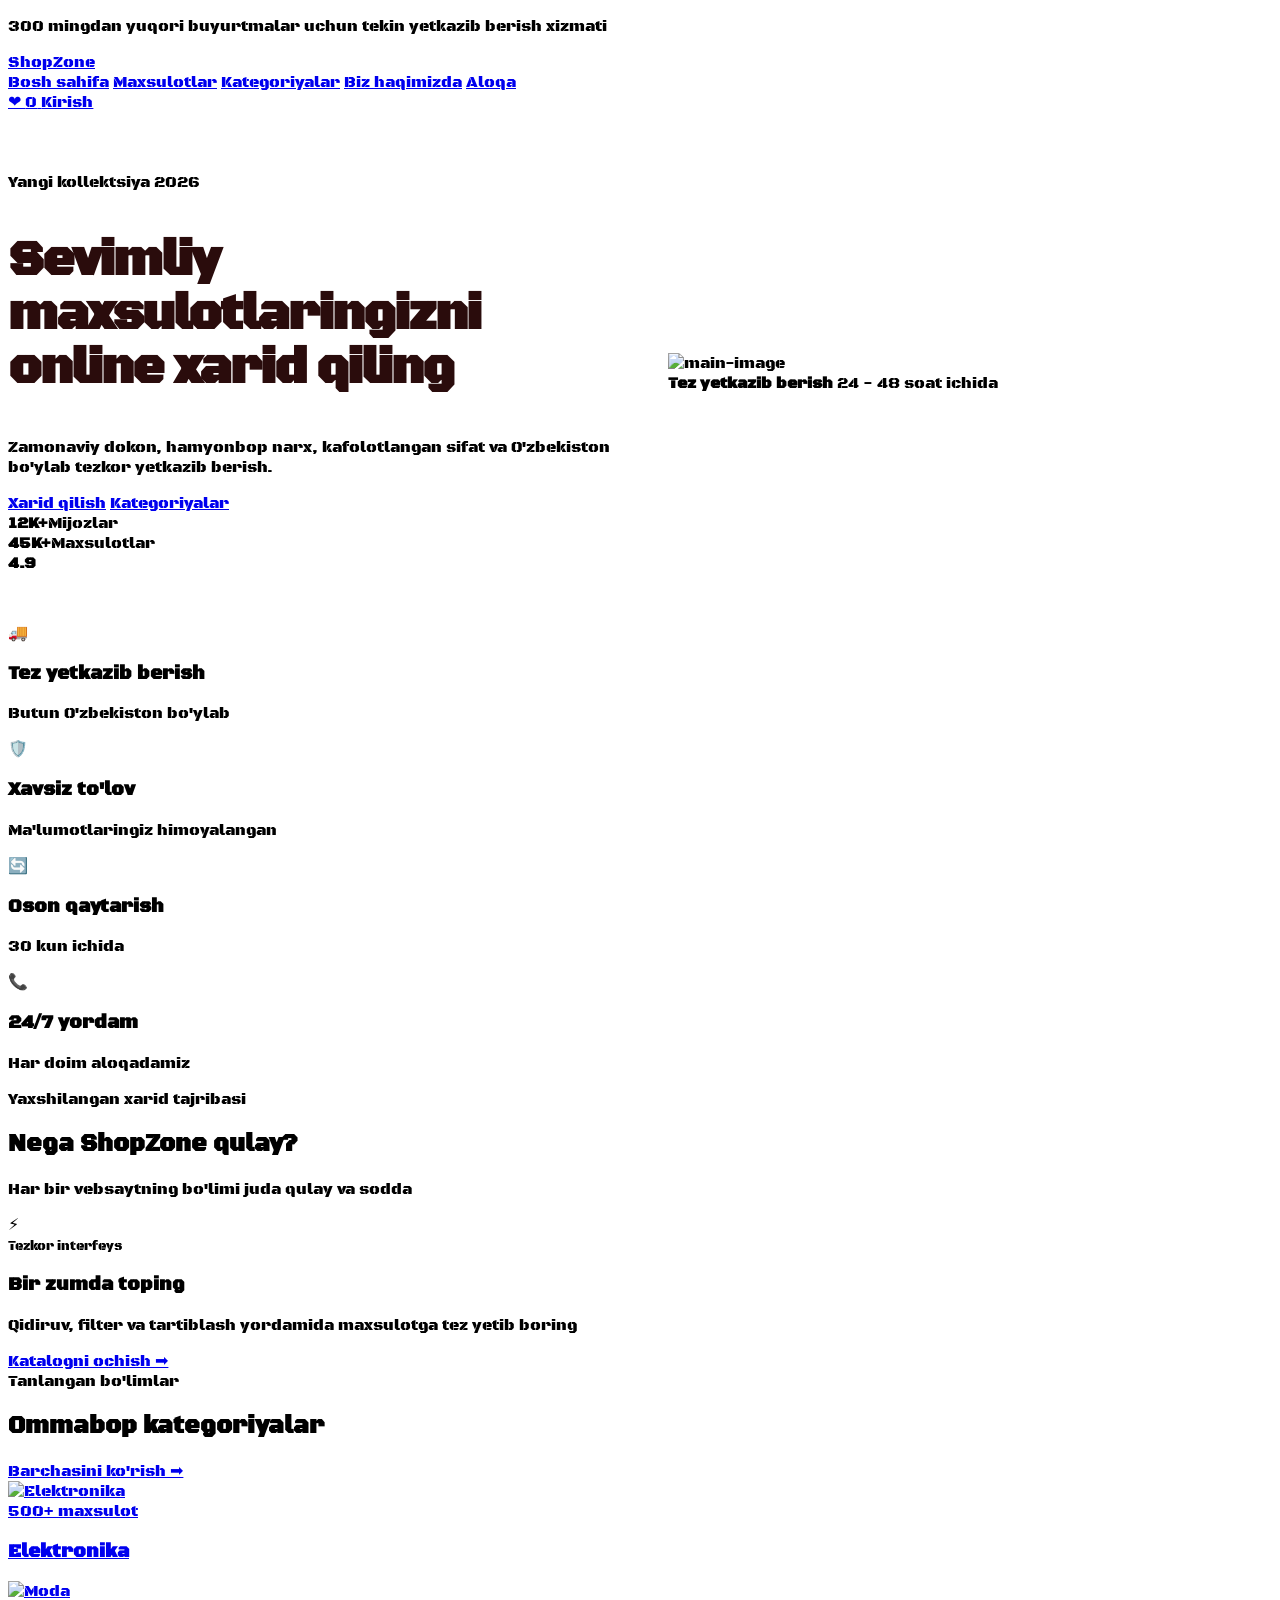
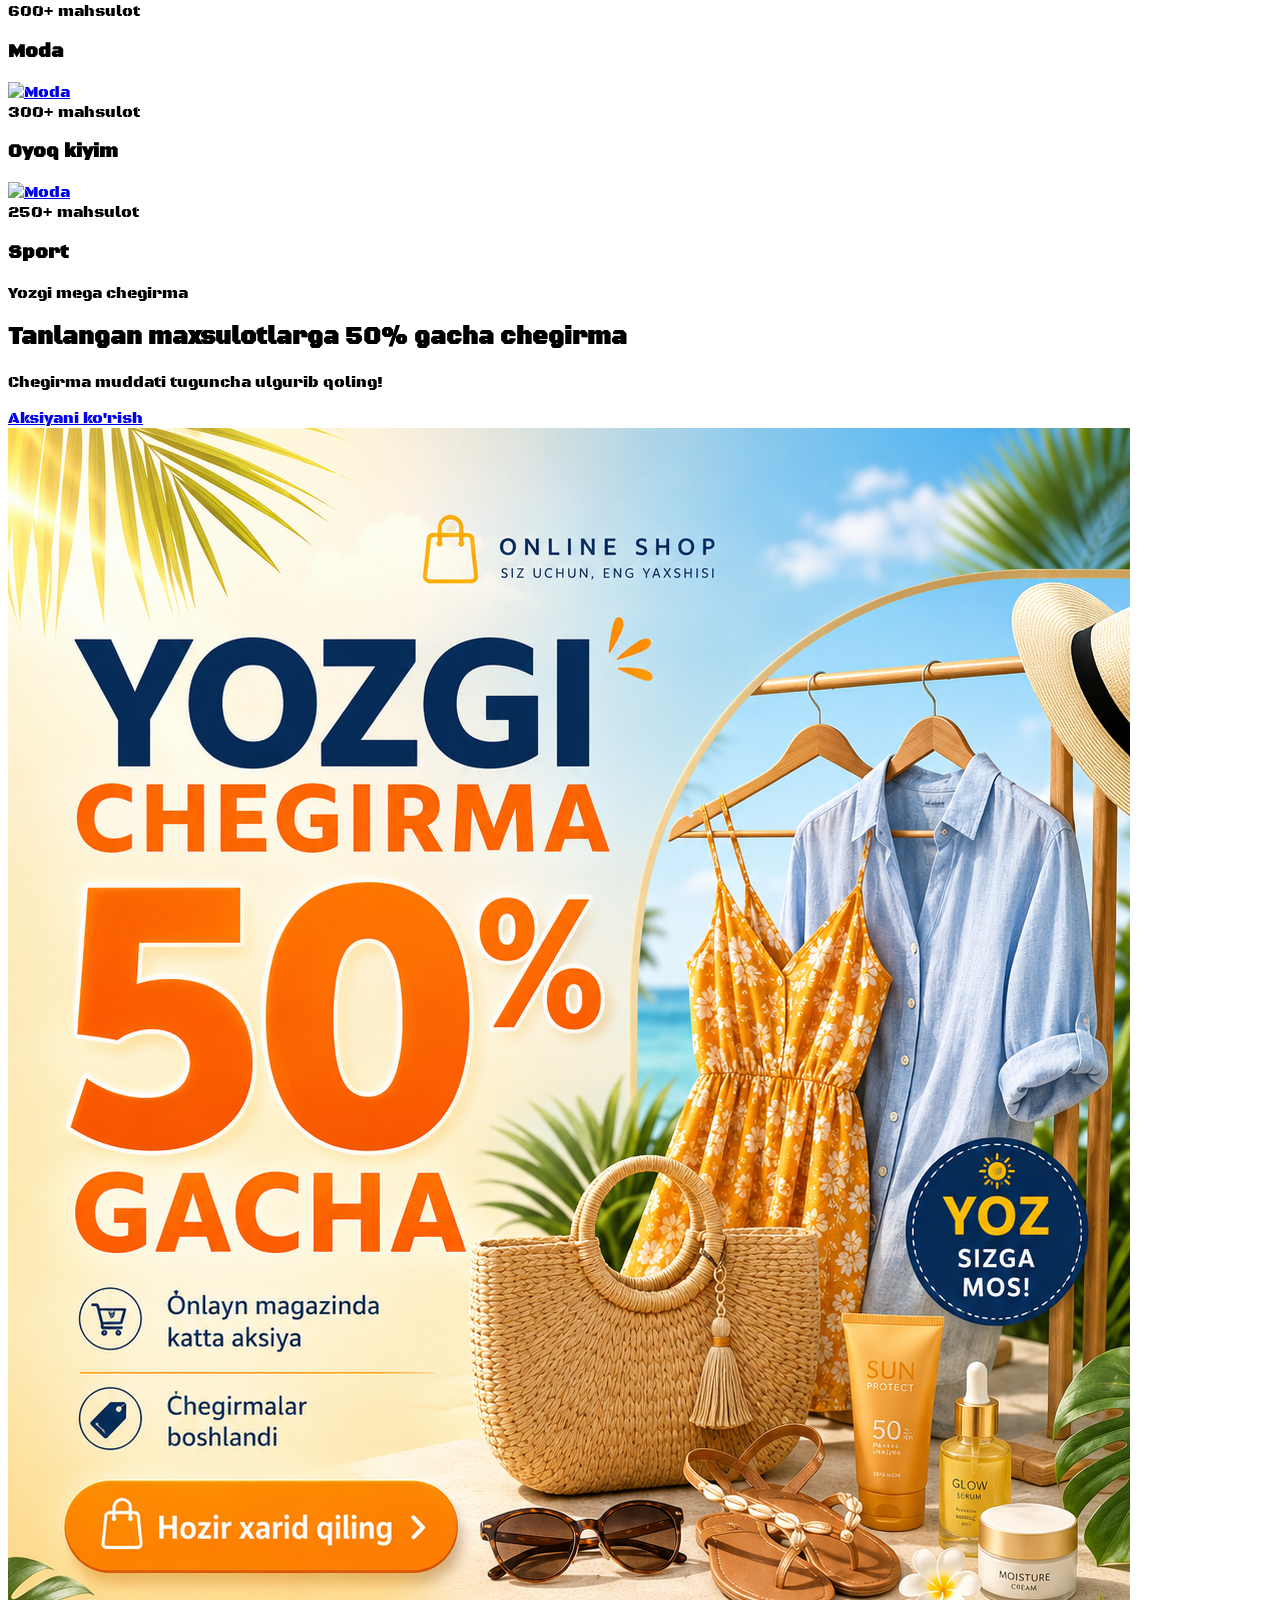
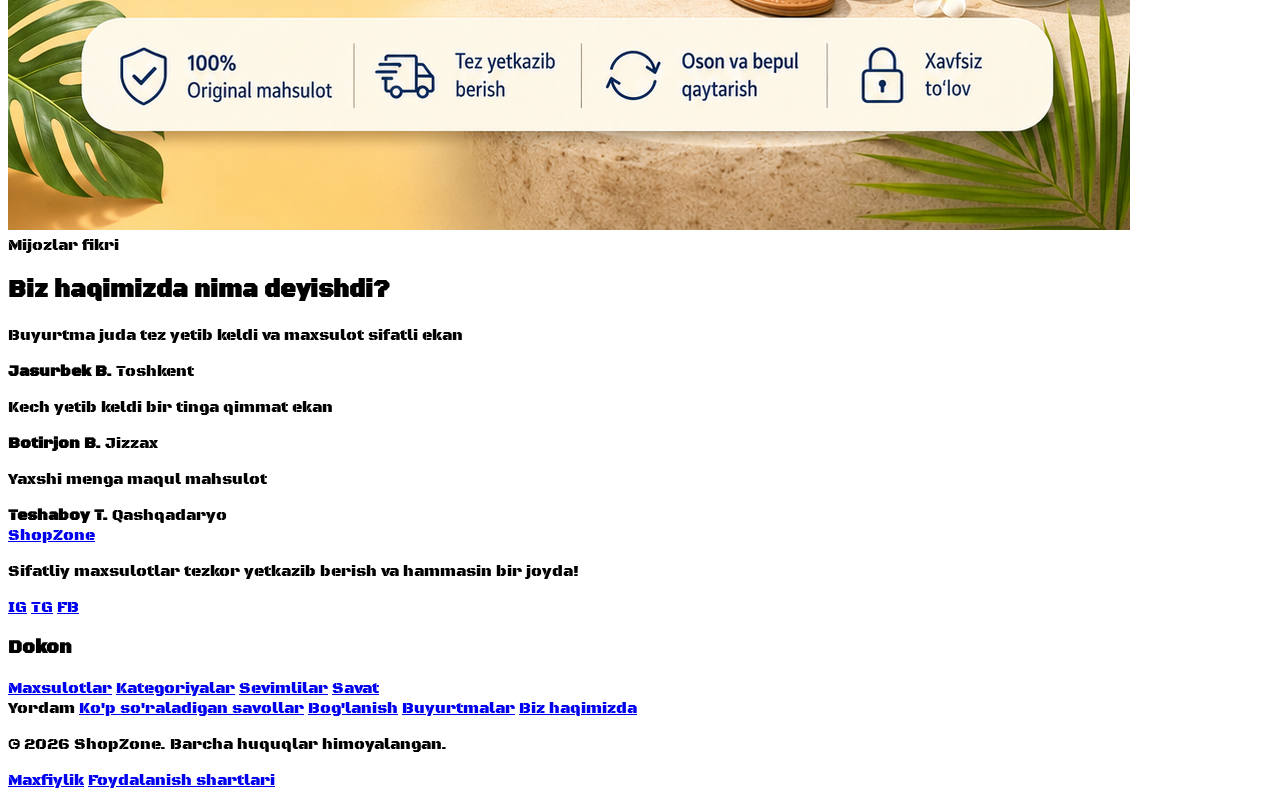
==== index.html @ ae43d374 "first commit" ====
<!DOCTYPE html>
<html lang="en">
<head>
    <meta charset="UTF-8">
    <meta name="viewport" content="width=device-width, initial-scale=1.0">
    <title>Bosh sahifa | ShopZone</title>
    <link rel="stylesheet" href="styles.css">
    <link rel="preconnect" href="https://fonts.googleapis.com">
    <link rel="preconnect" href="https://fonts.gstatic.com" crossorigin>
    <link href="https://fonts.googleapis.com/css2?family=Black+Ops+One&display=swap" rel="stylesheet">
</head>
<body class="home-page">
    <div>
        <p> 300 mingdan yuqori buyurtmalar uchun tekin yetkazib berish xizmati</p>
    </div>
    <header class="main-header">
        <a href="#" class="main-logo">Shop<span>Zone</span></a>
        <nav class="navbar">
            <a href="index.html">Bosh sahifa</a>
            <a href="#">Maxsulotlar</a>
            <a href="#">Kategoriyalar</a>
            <a href="#">Biz haqimizda</a>
            <a href="#">Aloqa</a>
        </nav>
        <div class="header-actions">
            <a href="#" class="header-icon" aria-label="Sevimlilar">❤️
                <span class="wishlist-count">0</span>
            </a>
            <a href="#login.html">Kirish</a>
        </div>
    </header>

    <main>
        <section class="hero-container">
            <div class="hero-text">
                <span class="eyebrow">
                    Yangi kollektsiya 2026
                    <h1>Sevimliy maxsulotlaringizni online xarid qiling</h1>
                    <p>Zamonaviy dokon, hamyonbop narx, kafolotlangan sifat va 
                        O'zbekiston bo'ylab tezkor yetkazib berish.</p>
                    <div class="hero-buttons">
                        <a href="#products.html" class="primary-btn">Xarid qilish</a>
                        <a href="#categories.html" class="secondary-btn">Kategoriyalar</a>
                        <div class="hero-stats">
                            <div><strong>12K+</strong><span>Mijozlar</span></div>
                            <div><strong>45K+</strong><span>Maxsulotlar</span></div>
                            <div><strong>4.9</strong><span></span></div>
                        </div>
                    </div>
                </span>
            </div>
            <div class="hero-image">
                <img src="https://encrypted-tbn0.gstatic.com/images?q=tbn:ANd9GcSJVjdfNf40AwaxAmTg4VoYuDFyxDxo_qXLVg&s" alt="main-image">
                <div class="floating-card floating-card-one"><strong>Tez yetkazib berish</strong>
                    <span>24 - 48 soat ichida</span>
                </div>
            </div>
        </section>

        <section class="benefits container">
            <article>
                <span>🚚</span>
                <div>
                    <h3>Tez yetkazib berish</h3>
                    <p>Butun O'zbekiston bo'ylab</p>
                </div>
            </article>
            <article>
                <span>🛡️</span>
                <div>
                    <h3>Xavsiz to'lov</h3>
                    <p>Ma'lumotlaringiz himoyalangan</p>
                </div>
            </article>
            <article>
                <span>🔄</span>
                <div>
                    <h3>Oson qaytarish</h3>
                    <p>30 kun ichida</p>
                </div>
            </article>
            <article>
                <span>📞</span>
                <div>
                    <h3>24/7 yordam</h3>
                    <p>Har doim aloqadamiz</p>
                </div>
            </article>
        </section>

        <section class="section design-showcase container">
            <div class="section-heading">
                <div>
                    <span class="eyebrow">Yaxshilangan xarid tajribasi</span>
                    <h2>Nega ShopZone qulay?</h2>
                </div>
                <p class="section-intro">Har bir vebsaytning bo'limi juda qulay va sodda</p>
            </div>

            <div class="design-future-grid">
                <article class="design-future-card">
                    <span class="future-icon">⚡</span>
                    <div>
                        <small>Tezkor interfeys</small>
                        <h3>Bir zumda toping</h3>
                        <p>Qidiruv, filter va tartiblash yordamida maxsulotga tez yetib boring</p>
                    </div>
                    <a href="#products.html">Katalogni ochish <span aria-hidden="true">➡️</span></a>
                </article>
            </div>
        </section>

        <section class="section container">
            <div class="section-heading">
                <div>
                    <span class="eyebrow">Tanlangan bo'limlar</span>
                    <h2>Ommabop kategoriyalar</h2>
                    <a href="#categories.html">Barchasini ko'rish ➡️</a>
                </div>
                <div class="category-grid">
                    <a href="#" class="category-card large-category">
                        <img src="https://media.bazaarvoice.com/Shutterstock_1875797686.png" alt="Elektronika">
                        <div>
                            <span>500+ maxsulot</span>
                            <h3>Elektronika</h3>
                        </div>
                    </a>
                    <a href="#" class="category-card">
                        <img src="https://tomandlorenzo.com/wp-content/uploads/2026/02/BOSS-Fall-2026-Menswear-Collection-Runway-TLO-1.jpg" alt="Moda">
                    </a>
                    <div>
                        <span>600+ mahsulot</span>
                        <h3>Moda</h3>
                    </div>
                    <a href="#" class="category-card">
                        <img src="https://hips.hearstapps.com/hmg-prod/images/mhl-opener-run-shoes-311-67edd9f20e75a.jpg?crop=0.655xw:0.983xh;0.168xw,0&resize=1120:*" alt="Moda">
                    </a>
                    <div>
                        <span>300+ mahsulot</span>
                        <h3>Oyoq kiyim</h3>
                    </div>
                    <a href="#" class="category-card">
                        <img src="https://encrypted-tbn0.gstatic.com/images?q=tbn:ANd9GcTLEkcduol9xiPxnnrKMlS5aoY_lcQ_M_TSwEepSw7bE2GSBwhyiGZF1RkJ&s=10" alt="Moda">
                    </a>
                    <div>
                        <span>250+ mahsulot</span>
                        <h3>Sport</h3>
                    </div>
                </div>
            </div>
        </section>

        <section class="sale-banner container">
            <div>
                <span class="eyebrow">
                    Yozgi mega chegirma
                </span>
                <h2>Tanlangan maxsulotlarga 50% gacha chegirma</h2>
                <p>Chegirma muddati tuguncha ulgurib qoling!</p>
                <a href="#products.html" class="primary-btn">Aksiyani ko'rish</a>
                <div>
                    <img src="media/images/summer_discpunt.png" alt="">
                </div>
            </div>
        </section>

        <section class="section container">
            <div class="section-heading centered">
                <div>
                    <span class="eyebrow">Mijozlar fikri</span>
                    <h2>Biz haqimizda nima deyishdi?</h2>
                </div>
            </div>
            <div class="comments">
                <article>
                    <div class="starts">
                        <p>Buyurtma juda tez yetib keldi va maxsulot sifatli ekan</p>
                        <div>
                            <strong>Jasurbek B.</strong>
                            <span>Toshkent</span>
                        </div>             
                    </div>
                </article>
                <article>
                    <div class="starts">
                        <p>Kech yetib keldi bir tinga qimmat ekan</p>
                        <div>
                            <strong>Botirjon B.</strong>
                            <span>Jizzax</span>
                        </div>             
                    </div>
                </article>
                <article>
                    <div class="starts">
                        <p>Yaxshi menga maqul mahsulot</p>
                        <div>
                            <strong>Teshaboy T.</strong>
                            <span>Qashqadaryo</span>
                        </div>             
                    </div>
                </article>
            </div>
        </section>
    </main>


    <footer class="site-footer">
        <div class="footer-grid">
            <a class="logo footer-logo" href="index.html">
                Shop<span>Zone</span>
            </a>
            <p>Sifatliy maxsulotlar tezkor yetkazib berish va hammasin bir joyda!</p>
            <div class="social-links">
                <a href="#" aria-label="Instagram">IG</a>
                <a href="#" aria-label="Telegram">TG</a>
                <a href="#" aria-label="Facebook">FB</a>
            </div>
        </div>
        <div>
            <h3>Dokon</h3>
            <a href="#">Maxsulotlar</a>
            <a href="#">Kategoriyalar</a>
            <a href="#">Sevimlilar</a>
            <a href="#">Savat</a>
        </div>
        <div
            <h3>Yordam</h3>
            <a href="#faq.html">Ko'p so'raladigan savollar</a>
            <a href="#contact.html">Bog'lanish</a>
            <a href="#orders.html">Buyurtmalar</a>
            <a href="#about.html">Biz haqimizda</a>
        </div>
        <div class="footer-bottom">
            <p>&copy 2026 ShopZone. Barcha huquqlar himoyalangan.</p>
            <div>
                <a href="#">Maxfiylik</a>
                <a href="#">Foydalanish shartlari</a>
            </div>
        </div>
    </footer>
</body>
</html>
---- styles.css ----
body {
  font-family: "Black Ops One", system-ui;
  font-weight: 400;
  font-style: normal;
}


/* index.html stillari  uchun */

.hero-container {
  display: grid;
  grid-template-columns: 1fr 1fr;
  gap: 55px;
  align-items: center;
  padding: 60px 0 50px;
}

.hero-text h1{
  max-width: 650px;
  color: rgb(42, 12, 12);
  font-size: 50px;
  line-height: 1.08;
  letter-spacing: -2px;
}

.hero h1 span{
  color: brown;
}






/* about.html stillari  uchun */
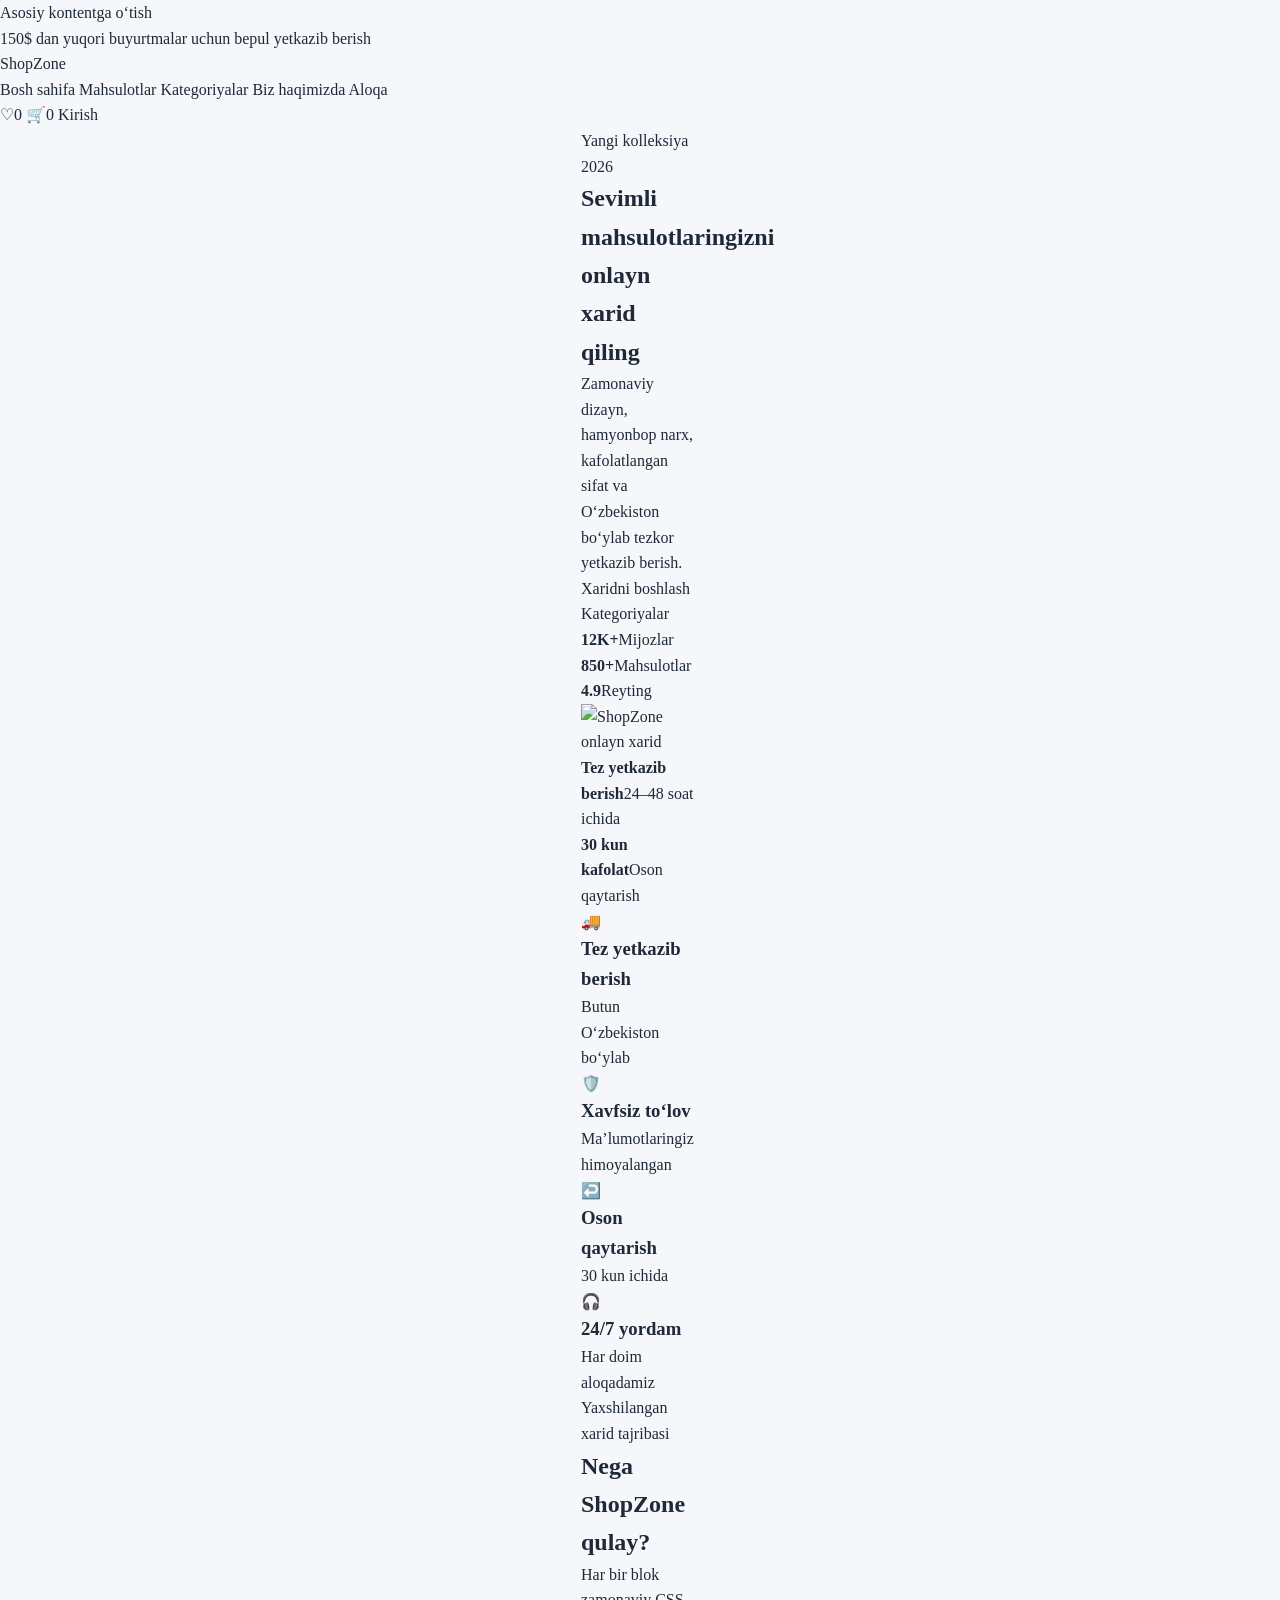
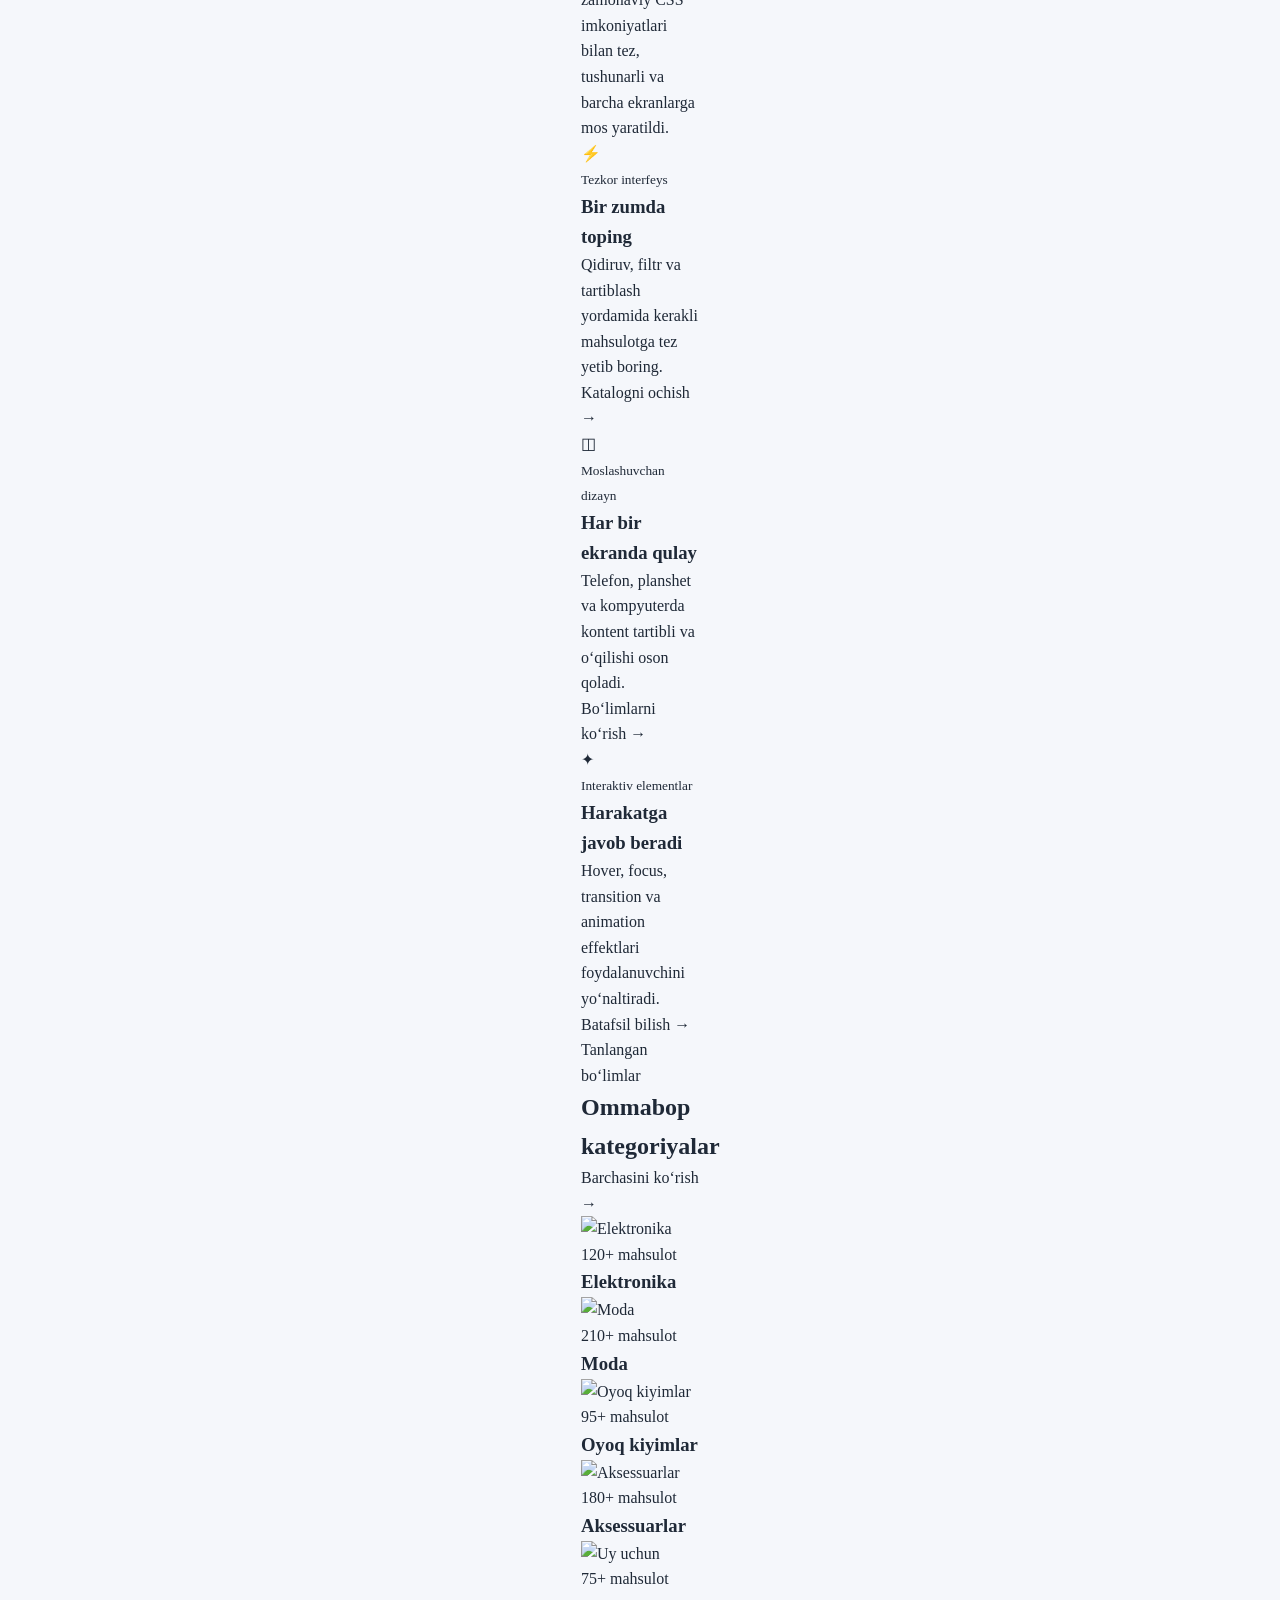
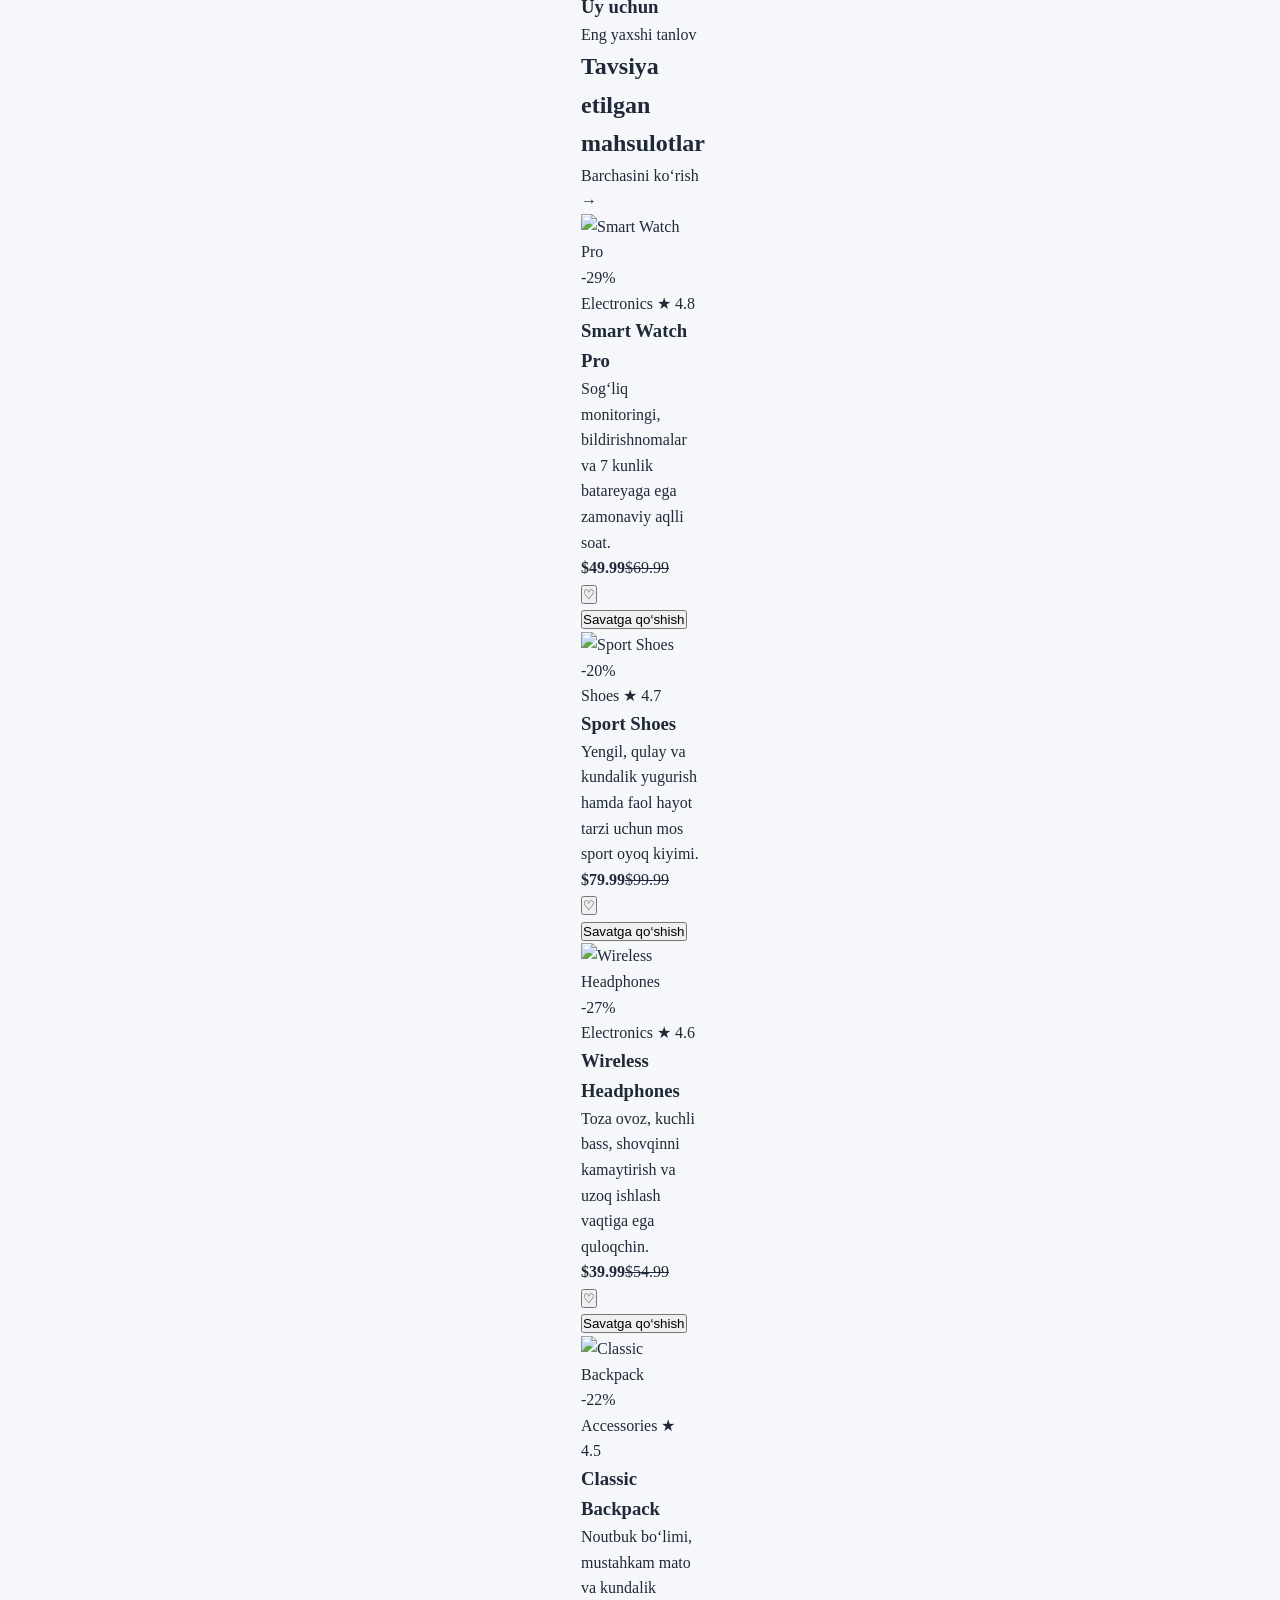
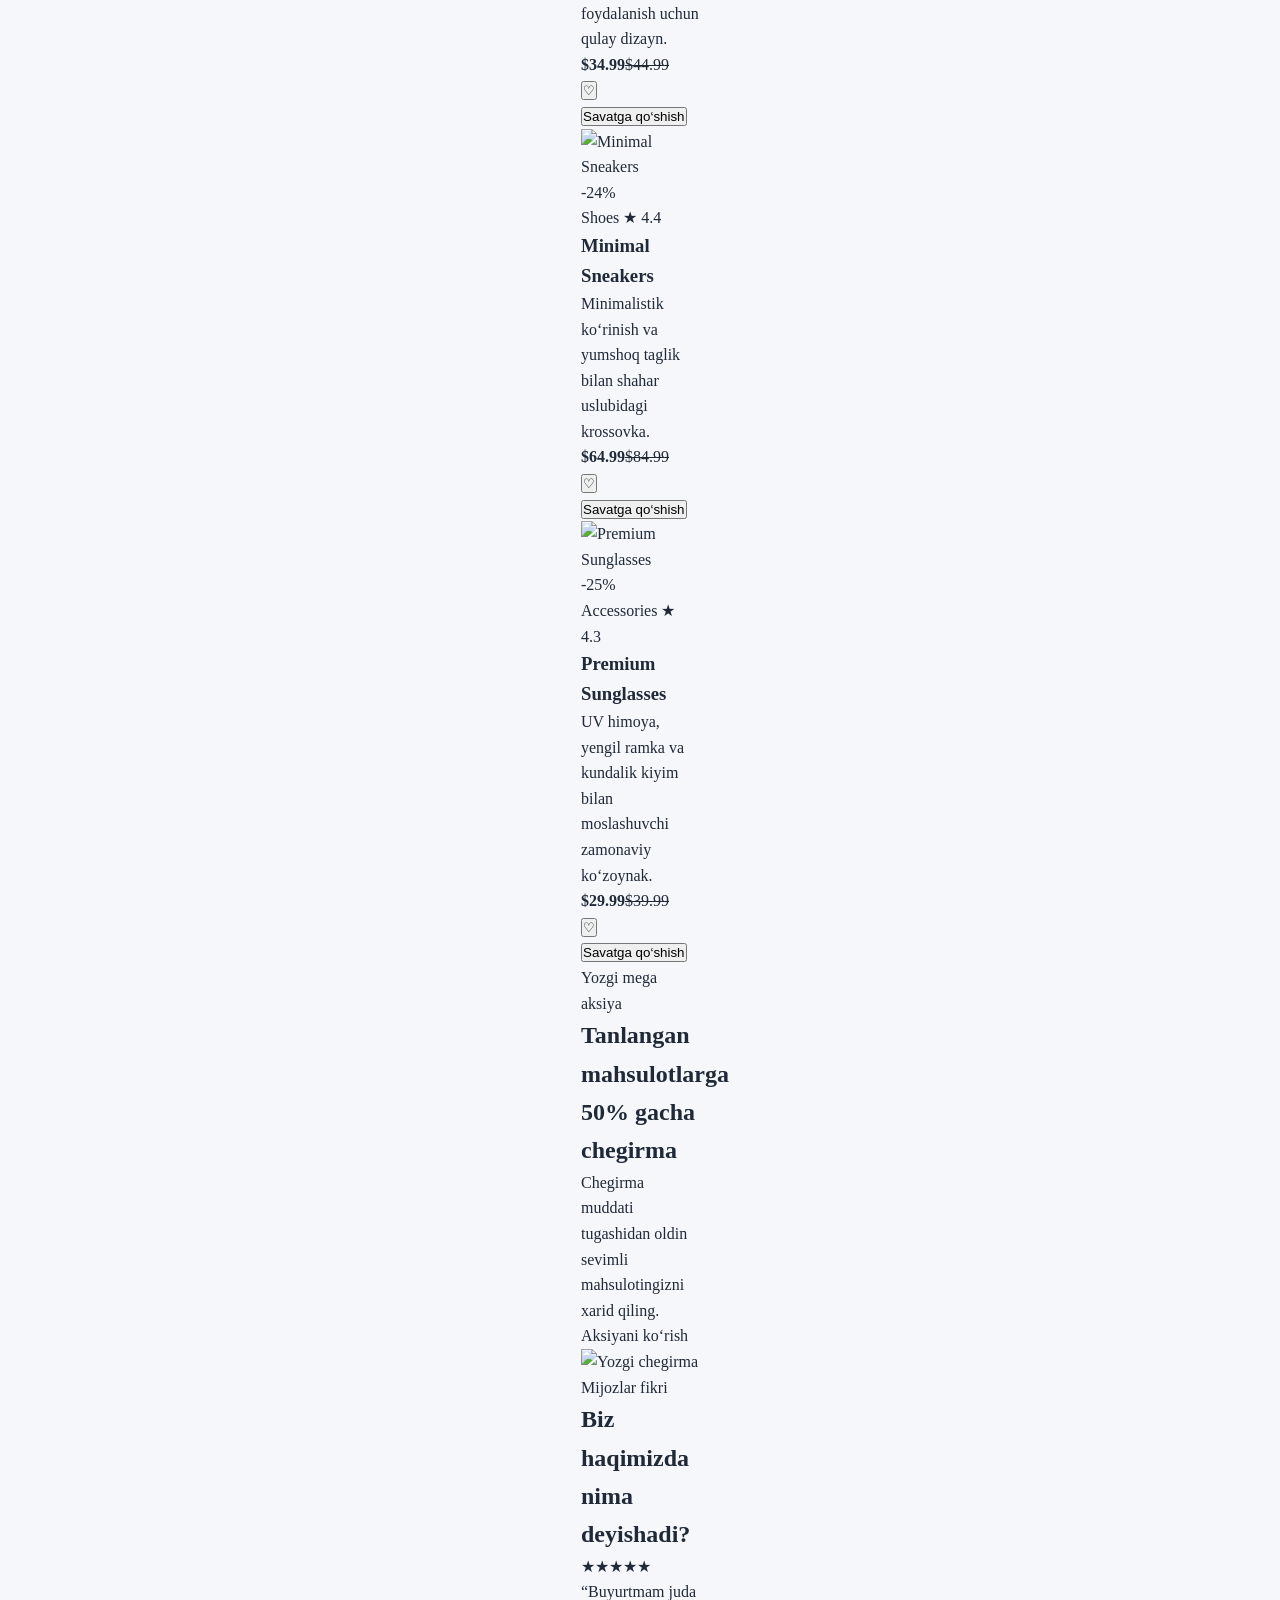
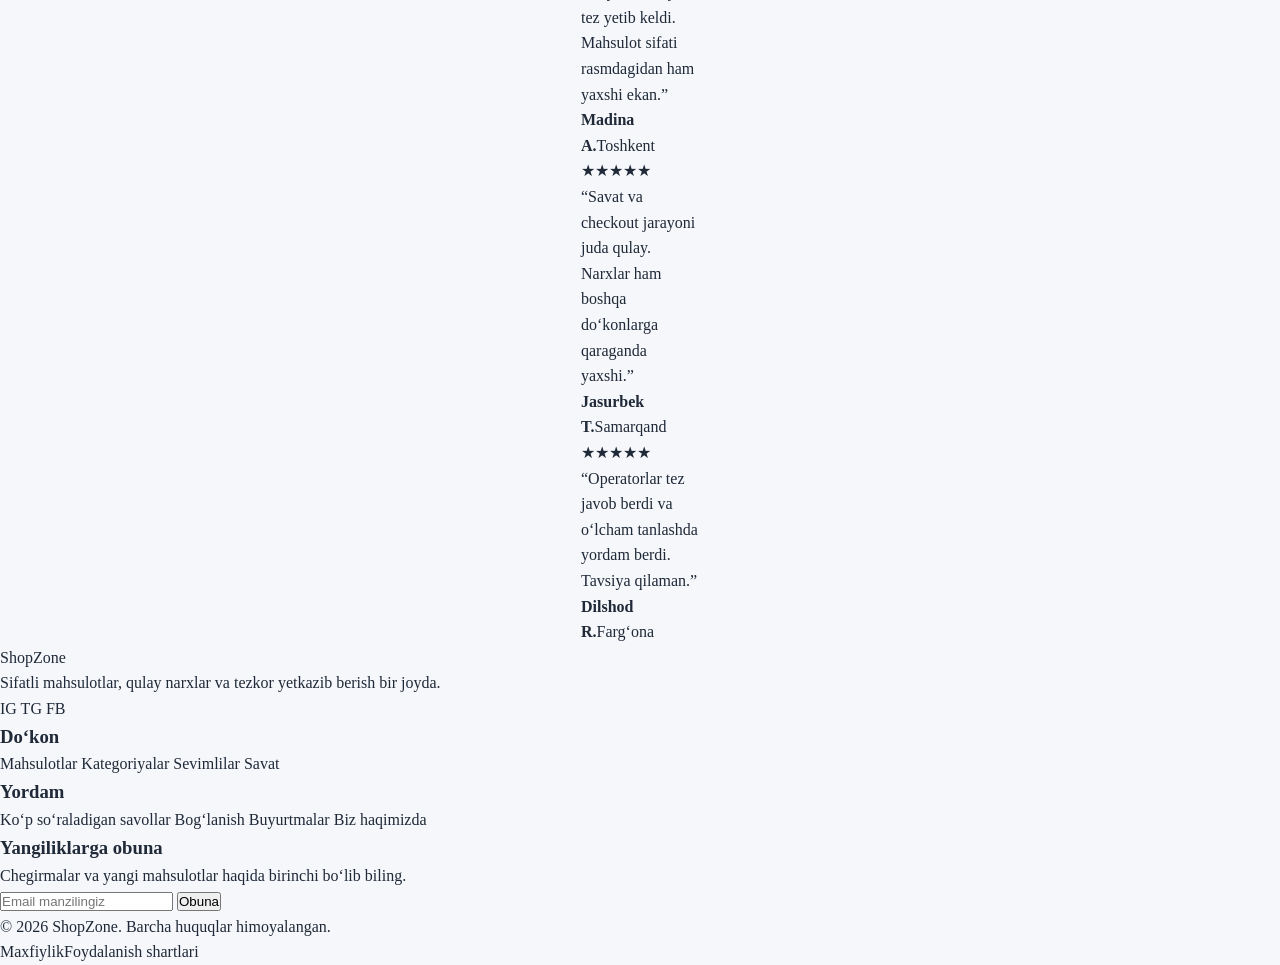
==== commit a2b4010e: "Update index.html and styles.css" ====
--- a/index.html
+++ b/index.html
@@ -1,242 +1,337 @@
 <!DOCTYPE html>
-<html lang="en">
+<html lang="uz">
 <head>
-    <meta charset="UTF-8">
-    <meta name="viewport" content="width=device-width, initial-scale=1.0">
-    <title>Bosh sahifa | ShopZone</title>
-    <link rel="stylesheet" href="styles.css">
-    <link rel="preconnect" href="https://fonts.googleapis.com">
-    <link rel="preconnect" href="https://fonts.gstatic.com" crossorigin>
-    <link href="https://fonts.googleapis.com/css2?family=Black+Ops+One&display=swap" rel="stylesheet">
+  <meta charset="UTF-8">
+  <meta name="viewport" content="width=device-width, initial-scale=1.0">
+  <meta name="description" content="ShopZone elektron magazin frontend loyihasi">
+  <title>Bosh sahifa | ShopZone</title>
+  <link rel="preconnect" href="https://fonts.googleapis.com">
+  <link rel="preconnect" href="https://fonts.gstatic.com" crossorigin>
+  <link href="https://fonts.googleapis.com/css2?family=Poppins:wght@400;500;600;700;800&display=swap" rel="stylesheet">
+  <link rel="stylesheet" href="styles.css">
 </head>
 <body class="home-page">
+  <a class="skip-link" href="#main-content">Asosiy kontentga o‘tish</a>
+
+  <div class="announcement-bar">
+    <p>150$ dan yuqori buyurtmalar uchun bepul yetkazib berish</p>
+  </div>
+  <header id="main-header">
+    <a class="logo" href="index.html">Shop<span>Zone</span></a>
+    <nav class="navbar" id="mainNavbar" aria-label="Asosiy navigatsiya">
+      <a href="index.html">Bosh sahifa</a>
+      <a href="products.html">Mahsulotlar</a>
+      <a href="categories.html">Kategoriyalar</a>
+      <a href="about.html">Biz haqimizda</a>
+      <a href="contact.html">Aloqa</a>
+    </nav>
+    <div class="header-actions">
+      <a href="wishlist.html" class="header-icon" aria-label="Sevimlilar">♡<span class="wishlist-count">0</span></a>
+      <a href="cart.html" class="header-icon" aria-label="Savat">🛒<span class="cart-count">0</span></a>
+      <a href="login.html" class="login-btn">Kirish</a>
+    </div>
+  </header>
+
+<main id="main-content">
+
+  <section class="hero container">
+    <div class="hero-text">
+      <span class="eyebrow">Yangi kolleksiya 2026</span>
+      <h1>Sevimli mahsulotlaringizni <span>onlayn xarid qiling</span></h1>
+      <p>Zamonaviy dizayn, hamyonbop narx, kafolatlangan sifat va O‘zbekiston bo‘ylab tezkor yetkazib berish.</p>
+      <div class="hero-buttons">
+        <a href="products.html" class="primary-btn">Xaridni boshlash</a>
+        <a href="categories.html" class="secondary-btn">Kategoriyalar</a>
+      </div>
+      <div class="hero-stats">
+        <div><strong>12K+</strong><span>Mijozlar</span></div>
+        <div><strong>850+</strong><span>Mahsulotlar</span></div>
+        <div><strong>4.9</strong><span>Reyting</span></div>
+      </div>
+    </div>
+    <div class="hero-image">
+      <img loading="eager" fetchpriority="high" src="https://images.unsplash.com/photo-1555529669-e69e7aa0ba9a?w=1200" alt="ShopZone onlayn xarid">
+      <div class="floating-card floating-card-one"><strong>Tez yetkazib berish</strong><span>24–48 soat ichida</span></div>
+      <div class="floating-card floating-card-two"><strong>30 kun kafolat</strong><span>Oson qaytarish</span></div>
+    </div>
+  </section>
+
+  <section class="benefits container">
+    <article><span>🚚</span><div><h3>Tez yetkazib berish</h3><p>Butun O‘zbekiston bo‘ylab</p></div></article>
+    <article><span>🛡️</span><div><h3>Xavfsiz to‘lov</h3><p>Ma’lumotlaringiz himoyalangan</p></div></article>
+    <article><span>↩️</span><div><h3>Oson qaytarish</h3><p>30 kun ichida</p></div></article>
+    <article><span>🎧</span><div><h3>24/7 yordam</h3><p>Har doim aloqadamiz</p></div></article>
+  </section>
+
+
+  <section class="section design-showcase container" aria-labelledby="designShowcaseTitle">
+    <div class="section-heading">
+      <div>
+        <span class="eyebrow">Yaxshilangan xarid tajribasi</span>
+        <h2 id="designShowcaseTitle">Nega ShopZone qulay?</h2>
+      </div>
+      <p class="section-intro">Har bir blok zamonaviy CSS imkoniyatlari bilan tez, tushunarli va barcha ekranlarga mos yaratildi.</p>
+    </div>
+
+    <div class="design-feature-grid">
+      <article class="design-feature-card" data-accent="blue">
+        <span class="feature-icon" aria-hidden="true">⚡</span>
+        <div>
+          <small>Tezkor interfeys</small>
+          <h3>Bir zumda toping</h3>
+          <p>Qidiruv, filtr va tartiblash yordamida kerakli mahsulotga tez yetib boring.</p>
+        </div>
+        <a href="products.html">Katalogni ochish <span aria-hidden="true">→</span></a>
+      </article>
+
+      <article class="design-feature-card" data-accent="violet">
+        <span class="feature-icon" aria-hidden="true">◫</span>
+        <div>
+          <small>Moslashuvchan dizayn</small>
+          <h3>Har bir ekranda qulay</h3>
+          <p>Telefon, planshet va kompyuterda kontent tartibli va o‘qilishi oson qoladi.</p>
+        </div>
+        <a href="categories.html">Bo‘limlarni ko‘rish <span aria-hidden="true">→</span></a>
+      </article>
+
+      <article class="design-feature-card" data-accent="orange">
+        <span class="feature-icon" aria-hidden="true">✦</span>
+        <div>
+          <small>Interaktiv elementlar</small>
+          <h3>Harakatga javob beradi</h3>
+          <p>Hover, focus, transition va animation effektlari foydalanuvchini yo‘naltiradi.</p>
+        </div>
+        <a href="about.html">Batafsil bilish <span aria-hidden="true">→</span></a>
+      </article>
+    </div>
+  </section>
+
+  <section class="section container">
+    <div class="section-heading">
+      <div><span class="eyebrow">Tanlangan bo‘limlar</span><h2>Ommabop kategoriyalar</h2></div>
+      <a href="categories.html">Barchasini ko‘rish →</a>
+    </div>
+    <div class="category-grid">
+      <a href="products.html?category=Electronics" class="category-card large-category">
+        <img loading="lazy" src="https://images.unsplash.com/photo-1498049794561-7780e7231661?w=900" alt="Elektronika">
+        <div><span>120+ mahsulot</span><h3>Elektronika</h3></div>
+      </a>
+      <a href="products.html?category=Fashion" class="category-card">
+        <img loading="lazy" src="https://images.unsplash.com/photo-1445205170230-053b83016050?w=900" alt="Moda">
+        <div><span>210+ mahsulot</span><h3>Moda</h3></div>
+      </a>
+      <a href="products.html?category=Shoes" class="category-card">
+        <img loading="lazy" src="https://images.unsplash.com/photo-1543163521-1bf539c55dd2?w=900" alt="Oyoq kiyimlar">
+        <div><span>95+ mahsulot</span><h3>Oyoq kiyimlar</h3></div>
+      </a>
+      <a href="products.html?category=Accessories" class="category-card">
+        <img loading="lazy" src="https://images.unsplash.com/photo-1523779917675-b6ed3a42a561?w=900" alt="Aksessuarlar">
+        <div><span>180+ mahsulot</span><h3>Aksessuarlar</h3></div>
+      </a>
+      <a href="products.html?category=Home" class="category-card">
+        <img loading="lazy" src="https://images.unsplash.com/photo-1618221195710-dd6b41faaea6?w=900" alt="Uy uchun">
+        <div><span>75+ mahsulot</span><h3>Uy uchun</h3></div>
+      </a>
+    </div>
+  </section>
+
+  <section class="section container">
+    <div class="section-heading">
+      <div><span class="eyebrow">Eng yaxshi tanlov</span><h2>Tavsiya etilgan mahsulotlar</h2></div>
+      <a href="products.html">Barchasini ko‘rish →</a>
+    </div>
+    <div class="product-grid">
+
+      <article class="product-card" data-category="Electronics" data-name="smart watch pro" data-price="49.99">
+        <a class="product-image-link" href="product-detail.html?id=1">
+          <img loading="lazy" src="https://images.unsplash.com/photo-1523275335684-37898b6baf30?w=900" alt="Smart Watch Pro">
+          <span class="discount-badge">-29%</span>
+        </a>
+        <div class="product-card-body">
+          <div class="product-meta">
+            <span>Electronics</span>
+            <span>★ 4.8</span>
+          </div>
+          <h3><a href="product-detail.html?id=1">Smart Watch Pro</a></h3>
+          <p>Sog‘liq monitoringi, bildirishnomalar va 7 kunlik batareyaga ega zamonaviy aqlli soat.</p>
+          <div class="product-price-row">
+            <div><strong>$49.99</strong><del>$69.99</del></div>
+            <button class="icon-btn wishlist-toggle" data-product-id="1" aria-label="Sevimlilarga qo‘shish">♡</button>
+          </div>
+          <button class="primary-btn full-width add-to-cart" data-product-id="1">Savatga qo‘shish</button>
+        </div>
+      </article>
+    
+
+      <article class="product-card" data-category="Shoes" data-name="sport shoes" data-price="79.99">
+        <a class="product-image-link" href="product-detail.html?id=2">
+          <img loading="lazy" src="https://images.unsplash.com/photo-1542291026-7eec264c27ff?w=900" alt="Sport Shoes">
+          <span class="discount-badge">-20%</span>
+        </a>
+        <div class="product-card-body">
+          <div class="product-meta">
+            <span>Shoes</span>
+            <span>★ 4.7</span>
+          </div>
+          <h3><a href="product-detail.html?id=2">Sport Shoes</a></h3>
+          <p>Yengil, qulay va kundalik yugurish hamda faol hayot tarzi uchun mos sport oyoq kiyimi.</p>
+          <div class="product-price-row">
+            <div><strong>$79.99</strong><del>$99.99</del></div>
+            <button class="icon-btn wishlist-toggle" data-product-id="2" aria-label="Sevimlilarga qo‘shish">♡</button>
+          </div>
+          <button class="primary-btn full-width add-to-cart" data-product-id="2">Savatga qo‘shish</button>
+        </div>
+      </article>
+    
+
+      <article class="product-card" data-category="Electronics" data-name="wireless headphones" data-price="39.99">
+        <a class="product-image-link" href="product-detail.html?id=3">
+          <img loading="lazy" src="https://images.unsplash.com/photo-1505740420928-5e560c06d30e?w=900" alt="Wireless Headphones">
+          <span class="discount-badge">-27%</span>
+        </a>
+        <div class="product-card-body">
+          <div class="product-meta">
+            <span>Electronics</span>
+            <span>★ 4.6</span>
+          </div>
+          <h3><a href="product-detail.html?id=3">Wireless Headphones</a></h3>
+          <p>Toza ovoz, kuchli bass, shovqinni kamaytirish va uzoq ishlash vaqtiga ega quloqchin.</p>
+          <div class="product-price-row">
+            <div><strong>$39.99</strong><del>$54.99</del></div>
+            <button class="icon-btn wishlist-toggle" data-product-id="3" aria-label="Sevimlilarga qo‘shish">♡</button>
+          </div>
+          <button class="primary-btn full-width add-to-cart" data-product-id="3">Savatga qo‘shish</button>
+        </div>
+      </article>
+    
+
+      <article class="product-card" data-category="Accessories" data-name="classic backpack" data-price="34.99">
+        <a class="product-image-link" href="product-detail.html?id=4">
+          <img loading="lazy" src="https://images.unsplash.com/photo-1553062407-98eeb64c6a62?w=900" alt="Classic Backpack">
+          <span class="discount-badge">-22%</span>
+        </a>
+        <div class="product-card-body">
+          <div class="product-meta">
+            <span>Accessories</span>
+            <span>★ 4.5</span>
+          </div>
+          <h3><a href="product-detail.html?id=4">Classic Backpack</a></h3>
+          <p>Noutbuk bo‘limi, mustahkam mato va kundalik foydalanish uchun qulay dizayn.</p>
+          <div class="product-price-row">
+            <div><strong>$34.99</strong><del>$44.99</del></div>
+            <button class="icon-btn wishlist-toggle" data-product-id="4" aria-label="Sevimlilarga qo‘shish">♡</button>
+          </div>
+          <button class="primary-btn full-width add-to-cart" data-product-id="4">Savatga qo‘shish</button>
+        </div>
+      </article>
+    
+
+      <article class="product-card" data-category="Shoes" data-name="minimal sneakers" data-price="64.99">
+        <a class="product-image-link" href="product-detail.html?id=5">
+          <img loading="lazy" src="https://images.unsplash.com/photo-1549298916-b41d501d3772?w=900" alt="Minimal Sneakers">
+          <span class="discount-badge">-24%</span>
+        </a>
+        <div class="product-card-body">
+          <div class="product-meta">
+            <span>Shoes</span>
+            <span>★ 4.4</span>
+          </div>
+          <h3><a href="product-detail.html?id=5">Minimal Sneakers</a></h3>
+          <p>Minimalistik ko‘rinish va yumshoq taglik bilan shahar uslubidagi krossovka.</p>
+          <div class="product-price-row">
+            <div><strong>$64.99</strong><del>$84.99</del></div>
+            <button class="icon-btn wishlist-toggle" data-product-id="5" aria-label="Sevimlilarga qo‘shish">♡</button>
+          </div>
+          <button class="primary-btn full-width add-to-cart" data-product-id="5">Savatga qo‘shish</button>
+        </div>
+      </article>
+    
+
+      <article class="product-card" data-category="Accessories" data-name="premium sunglasses" data-price="29.99">
+        <a class="product-image-link" href="product-detail.html?id=6">
+          <img loading="lazy" src="https://images.unsplash.com/photo-1511499767150-a48a237f0083?w=900" alt="Premium Sunglasses">
+          <span class="discount-badge">-25%</span>
+        </a>
+        <div class="product-card-body">
+          <div class="product-meta">
+            <span>Accessories</span>
+            <span>★ 4.3</span>
+          </div>
+          <h3><a href="product-detail.html?id=6">Premium Sunglasses</a></h3>
+          <p>UV himoya, yengil ramka va kundalik kiyim bilan moslashuvchi zamonaviy ko‘zoynak.</p>
+          <div class="product-price-row">
+            <div><strong>$29.99</strong><del>$39.99</del></div>
+            <button class="icon-btn wishlist-toggle" data-product-id="6" aria-label="Sevimlilarga qo‘shish">♡</button>
+          </div>
+          <button class="primary-btn full-width add-to-cart" data-product-id="6">Savatga qo‘shish</button>
+        </div>
+      </article>
+    
+    </div>
+  </section>
+
+  <section class="sale-banner container">
     <div>
-        <p> 300 mingdan yuqori buyurtmalar uchun tekin yetkazib berish xizmati</p>
-    </div>
-    <header class="main-header">
-        <a href="#" class="main-logo">Shop<span>Zone</span></a>
-        <nav class="navbar">
-            <a href="index.html">Bosh sahifa</a>
-            <a href="#">Maxsulotlar</a>
-            <a href="#">Kategoriyalar</a>
-            <a href="#">Biz haqimizda</a>
-            <a href="#">Aloqa</a>
-        </nav>
-        <div class="header-actions">
-            <a href="#" class="header-icon" aria-label="Sevimlilar">❤️
-                <span class="wishlist-count">0</span>
-            </a>
-            <a href="#login.html">Kirish</a>
-        </div>
-    </header>
-
-    <main>
-        <section class="hero-container">
-            <div class="hero-text">
-                <span class="eyebrow">
-                    Yangi kollektsiya 2026
-                    <h1>Sevimliy maxsulotlaringizni online xarid qiling</h1>
-                    <p>Zamonaviy dokon, hamyonbop narx, kafolotlangan sifat va 
-                        O'zbekiston bo'ylab tezkor yetkazib berish.</p>
-                    <div class="hero-buttons">
-                        <a href="#products.html" class="primary-btn">Xarid qilish</a>
-                        <a href="#categories.html" class="secondary-btn">Kategoriyalar</a>
-                        <div class="hero-stats">
-                            <div><strong>12K+</strong><span>Mijozlar</span></div>
-                            <div><strong>45K+</strong><span>Maxsulotlar</span></div>
-                            <div><strong>4.9</strong><span></span></div>
-                        </div>
-                    </div>
-                </span>
-            </div>
-            <div class="hero-image">
-                <img src="https://encrypted-tbn0.gstatic.com/images?q=tbn:ANd9GcSJVjdfNf40AwaxAmTg4VoYuDFyxDxo_qXLVg&s" alt="main-image">
-                <div class="floating-card floating-card-one"><strong>Tez yetkazib berish</strong>
-                    <span>24 - 48 soat ichida</span>
-                </div>
-            </div>
-        </section>
-
-        <section class="benefits container">
-            <article>
-                <span>🚚</span>
-                <div>
-                    <h3>Tez yetkazib berish</h3>
-                    <p>Butun O'zbekiston bo'ylab</p>
-                </div>
-            </article>
-            <article>
-                <span>🛡️</span>
-                <div>
-                    <h3>Xavsiz to'lov</h3>
-                    <p>Ma'lumotlaringiz himoyalangan</p>
-                </div>
-            </article>
-            <article>
-                <span>🔄</span>
-                <div>
-                    <h3>Oson qaytarish</h3>
-                    <p>30 kun ichida</p>
-                </div>
-            </article>
-            <article>
-                <span>📞</span>
-                <div>
-                    <h3>24/7 yordam</h3>
-                    <p>Har doim aloqadamiz</p>
-                </div>
-            </article>
-        </section>
-
-        <section class="section design-showcase container">
-            <div class="section-heading">
-                <div>
-                    <span class="eyebrow">Yaxshilangan xarid tajribasi</span>
-                    <h2>Nega ShopZone qulay?</h2>
-                </div>
-                <p class="section-intro">Har bir vebsaytning bo'limi juda qulay va sodda</p>
-            </div>
-
-            <div class="design-future-grid">
-                <article class="design-future-card">
-                    <span class="future-icon">⚡</span>
-                    <div>
-                        <small>Tezkor interfeys</small>
-                        <h3>Bir zumda toping</h3>
-                        <p>Qidiruv, filter va tartiblash yordamida maxsulotga tez yetib boring</p>
-                    </div>
-                    <a href="#products.html">Katalogni ochish <span aria-hidden="true">➡️</span></a>
-                </article>
-            </div>
-        </section>
-
-        <section class="section container">
-            <div class="section-heading">
-                <div>
-                    <span class="eyebrow">Tanlangan bo'limlar</span>
-                    <h2>Ommabop kategoriyalar</h2>
-                    <a href="#categories.html">Barchasini ko'rish ➡️</a>
-                </div>
-                <div class="category-grid">
-                    <a href="#" class="category-card large-category">
-                        <img src="https://media.bazaarvoice.com/Shutterstock_1875797686.png" alt="Elektronika">
-                        <div>
-                            <span>500+ maxsulot</span>
-                            <h3>Elektronika</h3>
-                        </div>
-                    </a>
-                    <a href="#" class="category-card">
-                        <img src="https://tomandlorenzo.com/wp-content/uploads/2026/02/BOSS-Fall-2026-Menswear-Collection-Runway-TLO-1.jpg" alt="Moda">
-                    </a>
-                    <div>
-                        <span>600+ mahsulot</span>
-                        <h3>Moda</h3>
-                    </div>
-                    <a href="#" class="category-card">
-                        <img src="https://hips.hearstapps.com/hmg-prod/images/mhl-opener-run-shoes-311-67edd9f20e75a.jpg?crop=0.655xw:0.983xh;0.168xw,0&resize=1120:*" alt="Moda">
-                    </a>
-                    <div>
-                        <span>300+ mahsulot</span>
-                        <h3>Oyoq kiyim</h3>
-                    </div>
-                    <a href="#" class="category-card">
-                        <img src="https://encrypted-tbn0.gstatic.com/images?q=tbn:ANd9GcTLEkcduol9xiPxnnrKMlS5aoY_lcQ_M_TSwEepSw7bE2GSBwhyiGZF1RkJ&s=10" alt="Moda">
-                    </a>
-                    <div>
-                        <span>250+ mahsulot</span>
-                        <h3>Sport</h3>
-                    </div>
-                </div>
-            </div>
-        </section>
-
-        <section class="sale-banner container">
-            <div>
-                <span class="eyebrow">
-                    Yozgi mega chegirma
-                </span>
-                <h2>Tanlangan maxsulotlarga 50% gacha chegirma</h2>
-                <p>Chegirma muddati tuguncha ulgurib qoling!</p>
-                <a href="#products.html" class="primary-btn">Aksiyani ko'rish</a>
-                <div>
-                    <img src="media/images/summer_discpunt.png" alt="">
-                </div>
-            </div>
-        </section>
-
-        <section class="section container">
-            <div class="section-heading centered">
-                <div>
-                    <span class="eyebrow">Mijozlar fikri</span>
-                    <h2>Biz haqimizda nima deyishdi?</h2>
-                </div>
-            </div>
-            <div class="comments">
-                <article>
-                    <div class="starts">
-                        <p>Buyurtma juda tez yetib keldi va maxsulot sifatli ekan</p>
-                        <div>
-                            <strong>Jasurbek B.</strong>
-                            <span>Toshkent</span>
-                        </div>             
-                    </div>
-                </article>
-                <article>
-                    <div class="starts">
-                        <p>Kech yetib keldi bir tinga qimmat ekan</p>
-                        <div>
-                            <strong>Botirjon B.</strong>
-                            <span>Jizzax</span>
-                        </div>             
-                    </div>
-                </article>
-                <article>
-                    <div class="starts">
-                        <p>Yaxshi menga maqul mahsulot</p>
-                        <div>
-                            <strong>Teshaboy T.</strong>
-                            <span>Qashqadaryo</span>
-                        </div>             
-                    </div>
-                </article>
-            </div>
-        </section>
-    </main>
-
-
-    <footer class="site-footer">
-        <div class="footer-grid">
-            <a class="logo footer-logo" href="index.html">
-                Shop<span>Zone</span>
-            </a>
-            <p>Sifatliy maxsulotlar tezkor yetkazib berish va hammasin bir joyda!</p>
-            <div class="social-links">
-                <a href="#" aria-label="Instagram">IG</a>
-                <a href="#" aria-label="Telegram">TG</a>
-                <a href="#" aria-label="Facebook">FB</a>
-            </div>
-        </div>
-        <div>
-            <h3>Dokon</h3>
-            <a href="#">Maxsulotlar</a>
-            <a href="#">Kategoriyalar</a>
-            <a href="#">Sevimlilar</a>
-            <a href="#">Savat</a>
-        </div>
-        <div
-            <h3>Yordam</h3>
-            <a href="#faq.html">Ko'p so'raladigan savollar</a>
-            <a href="#contact.html">Bog'lanish</a>
-            <a href="#orders.html">Buyurtmalar</a>
-            <a href="#about.html">Biz haqimizda</a>
-        </div>
-        <div class="footer-bottom">
-            <p>&copy 2026 ShopZone. Barcha huquqlar himoyalangan.</p>
-            <div>
-                <a href="#">Maxfiylik</a>
-                <a href="#">Foydalanish shartlari</a>
-            </div>
-        </div>
-    </footer>
+      <span class="eyebrow">Yozgi mega aksiya</span>
+      <h2>Tanlangan mahsulotlarga 50% gacha chegirma</h2>
+      <p>Chegirma muddati tugashidan oldin sevimli mahsulotingizni xarid qiling.</p>
+      <a href="products.html" class="primary-btn">Aksiyani ko‘rish</a>
+    </div>
+    <img loading="lazy" src="https://images.unsplash.com/photo-1607082349566-187342175e2f?w=900" alt="Yozgi chegirma">
+  </section>
+
+  <section class="section container">
+    <div class="section-heading centered">
+      <div><span class="eyebrow">Mijozlar fikri</span><h2>Biz haqimizda nima deyishadi?</h2></div>
+    </div>
+    <div class="testimonial-grid">
+      <article><div class="stars">★★★★★</div><p>“Buyurtmam juda tez yetib keldi. Mahsulot sifati rasmdagidan ham yaxshi ekan.”</p><div><strong>Madina A.</strong><span>Toshkent</span></div></article>
+      <article><div class="stars">★★★★★</div><p>“Savat va checkout jarayoni juda qulay. Narxlar ham boshqa do‘konlarga qaraganda yaxshi.”</p><div><strong>Jasurbek T.</strong><span>Samarqand</span></div></article>
+      <article><div class="stars">★★★★★</div><p>“Operatorlar tez javob berdi va o‘lcham tanlashda yordam berdi. Tavsiya qilaman.”</p><div><strong>Dilshod R.</strong><span>Farg‘ona</span></div></article>
+    </div>
+  </section>
+
+</main>
+
+  <footer class="site-footer">
+    <div class="footer-grid">
+      <div>
+        <a class="logo footer-logo" href="index.html">Shop<span>Zone</span></a>
+        <p>Sifatli mahsulotlar, qulay narxlar va tezkor yetkazib berish bir joyda.</p>
+        <div class="social-links">
+          <a href="#" aria-label="Instagram">IG</a>
+          <a href="#" aria-label="Telegram">TG</a>
+          <a href="#" aria-label="Facebook">FB</a>
+        </div>
+      </div>
+      <div>
+        <h3>Do‘kon</h3>
+        <a href="products.html">Mahsulotlar</a>
+        <a href="categories.html">Kategoriyalar</a>
+        <a href="wishlist.html">Sevimlilar</a>
+        <a href="cart.html">Savat</a>
+      </div>
+      <div>
+        <h3>Yordam</h3>
+        <a href="faq.html">Ko‘p so‘raladigan savollar</a>
+        <a href="contact.html">Bog‘lanish</a>
+        <a href="orders.html">Buyurtmalar</a>
+        <a href="about.html">Biz haqimizda</a>
+      </div>
+      <div>
+        <h3>Yangiliklarga obuna</h3>
+        <p>Chegirmalar va yangi mahsulotlar haqida birinchi bo‘lib biling.</p>
+        <form class="newsletter-form" id="newsletterForm">
+          <input type="email" placeholder="Email manzilingiz" required>
+          <button type="submit">Obuna</button>
+        </form>
+      </div>
+    </div>
+    <div class="footer-bottom">
+      <p>&copy; 2026 ShopZone. Barcha huquqlar himoyalangan.</p>
+      <div><a href="#">Maxfiylik</a><a href="#">Foydalanish shartlari</a></div>
+    </div>
+  </footer>
+
 </body>
-</html>+</html>
--- a/styles.css
+++ b/styles.css
@@ -1,35 +1,62 @@
-body {
-  font-family: "Black Ops One", system-ui;
-  font-weight: 400;
-  font-style: normal;
+:root {
+  --primary: #2563eb;
+  --primary-dark: #1d4ed8;
+  --secodary: #111827;
+  --success: #16a34a;
+  --danger: #dc2626;
+  --warning: #f59e0b;
+  --text:#1f2937;
+  --muted:#6b7280;
+  --light: #f5f7fb;
+  --white: #ffffff;
+  --border: #e5e7eb;
+  --shadow: 0 18px 50px rgba(15, 23, 42, 0.08);
+  --radius: 22px;
 }
 
-
-/* index.html stillari  uchun */
-
-.hero-container {
-  display: grid;
-  grid-template-columns: 1fr 1fr;
-  gap: 55px;
-  align-items: center;
-  padding: 60px 0 50px;
+* {
+  margin: 0;
+  padding: 0;
+  box-sizing: border-box;
 }
 
-.hero-text h1{
-  max-width: 650px;
-  color: rgb(42, 12, 12);
-  font-size: 50px;
-  line-height: 1.08;
-  letter-spacing: -2px;
+html {
+  scroll-behavior: smooth;
 }
 
-.hero h1 span{
-  color: brown;
+body {
+  background: var(--light);
+  color: var(--text);
+  line-height: 1.6;
 }
 
+img {
+  max-width: 100%;
+  display: block;
+}
 
+a {
+  color: inherit;
+  text-decoration: none;
+}
 
+button
+input
+select
+textarea {
+  font: inherit;
+}
 
+button {
+  cursor: pointer;
+}
 
+main {
+  min-height: 65vh;
+}
 
-/* about.html stillari  uchun */
+.container {
+  width: min(118px, calc(100% - 40px));
+  margin-inline: auto;
+}
+
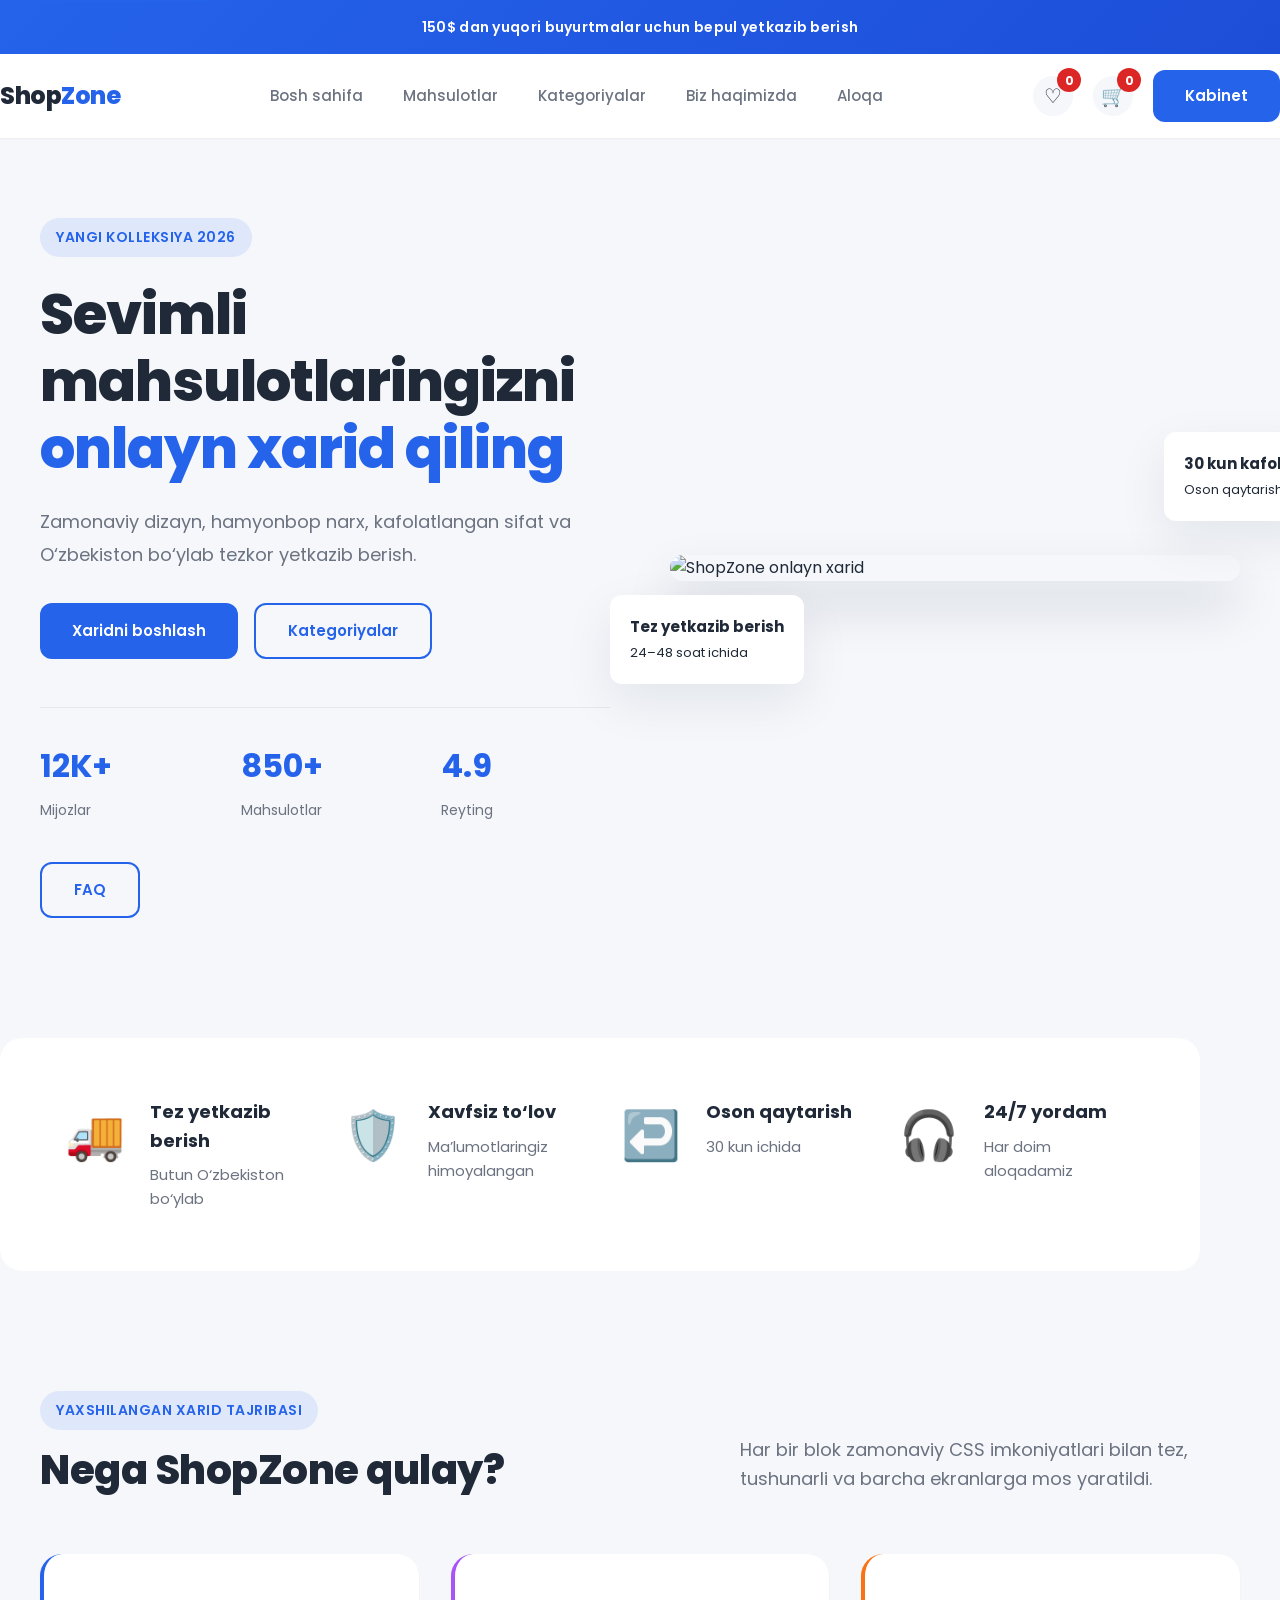
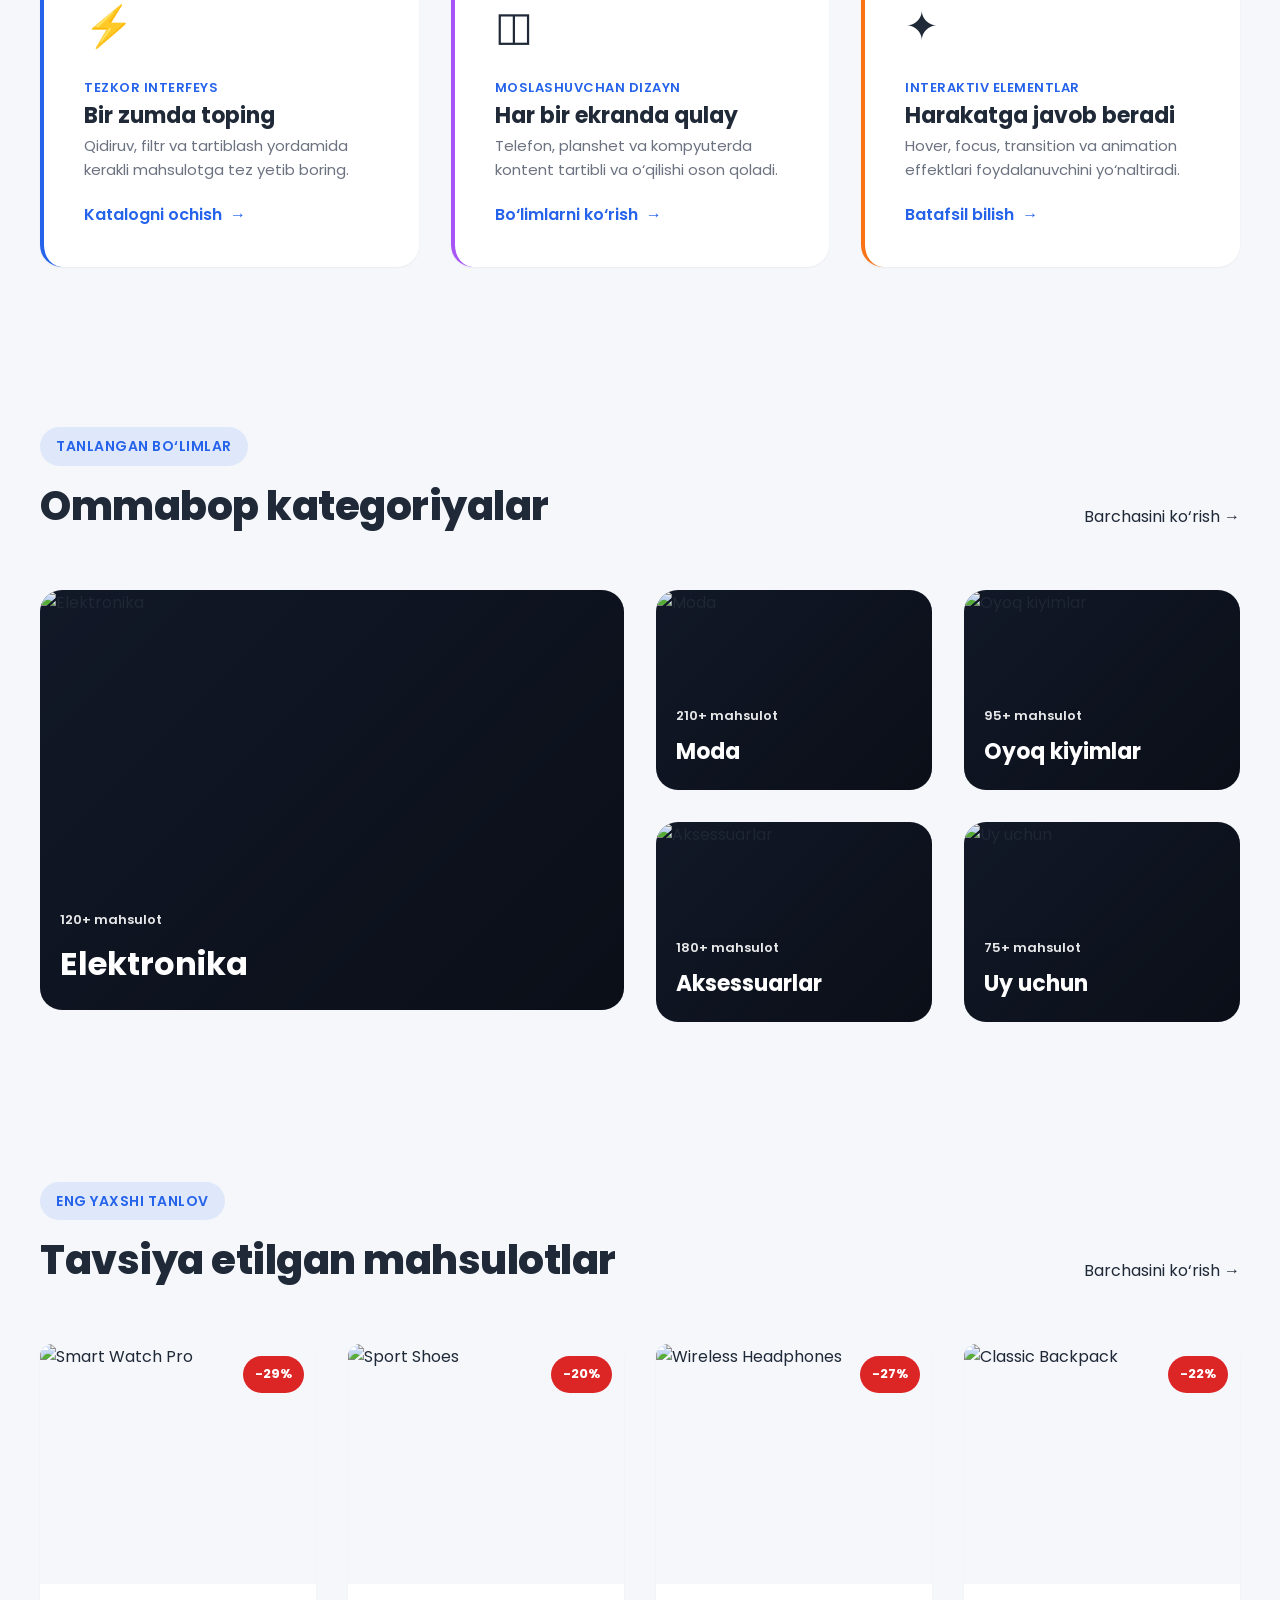
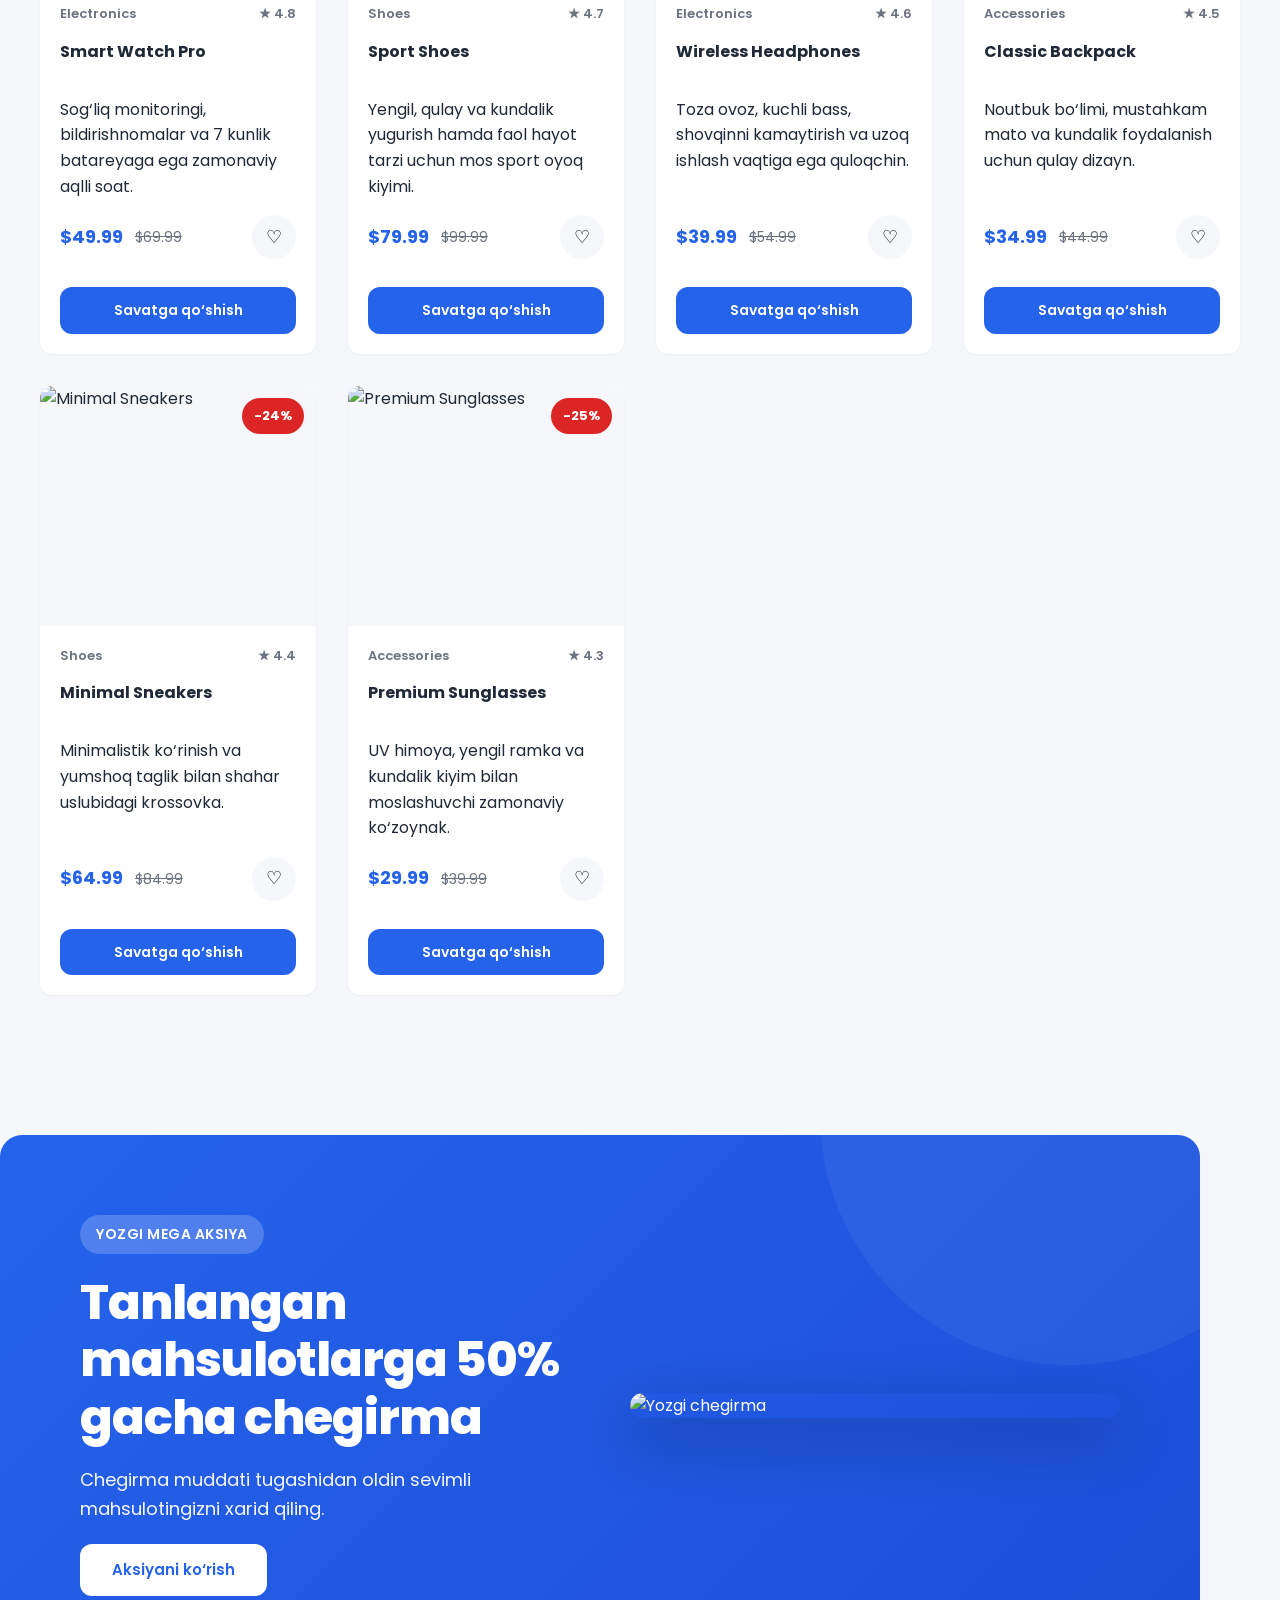
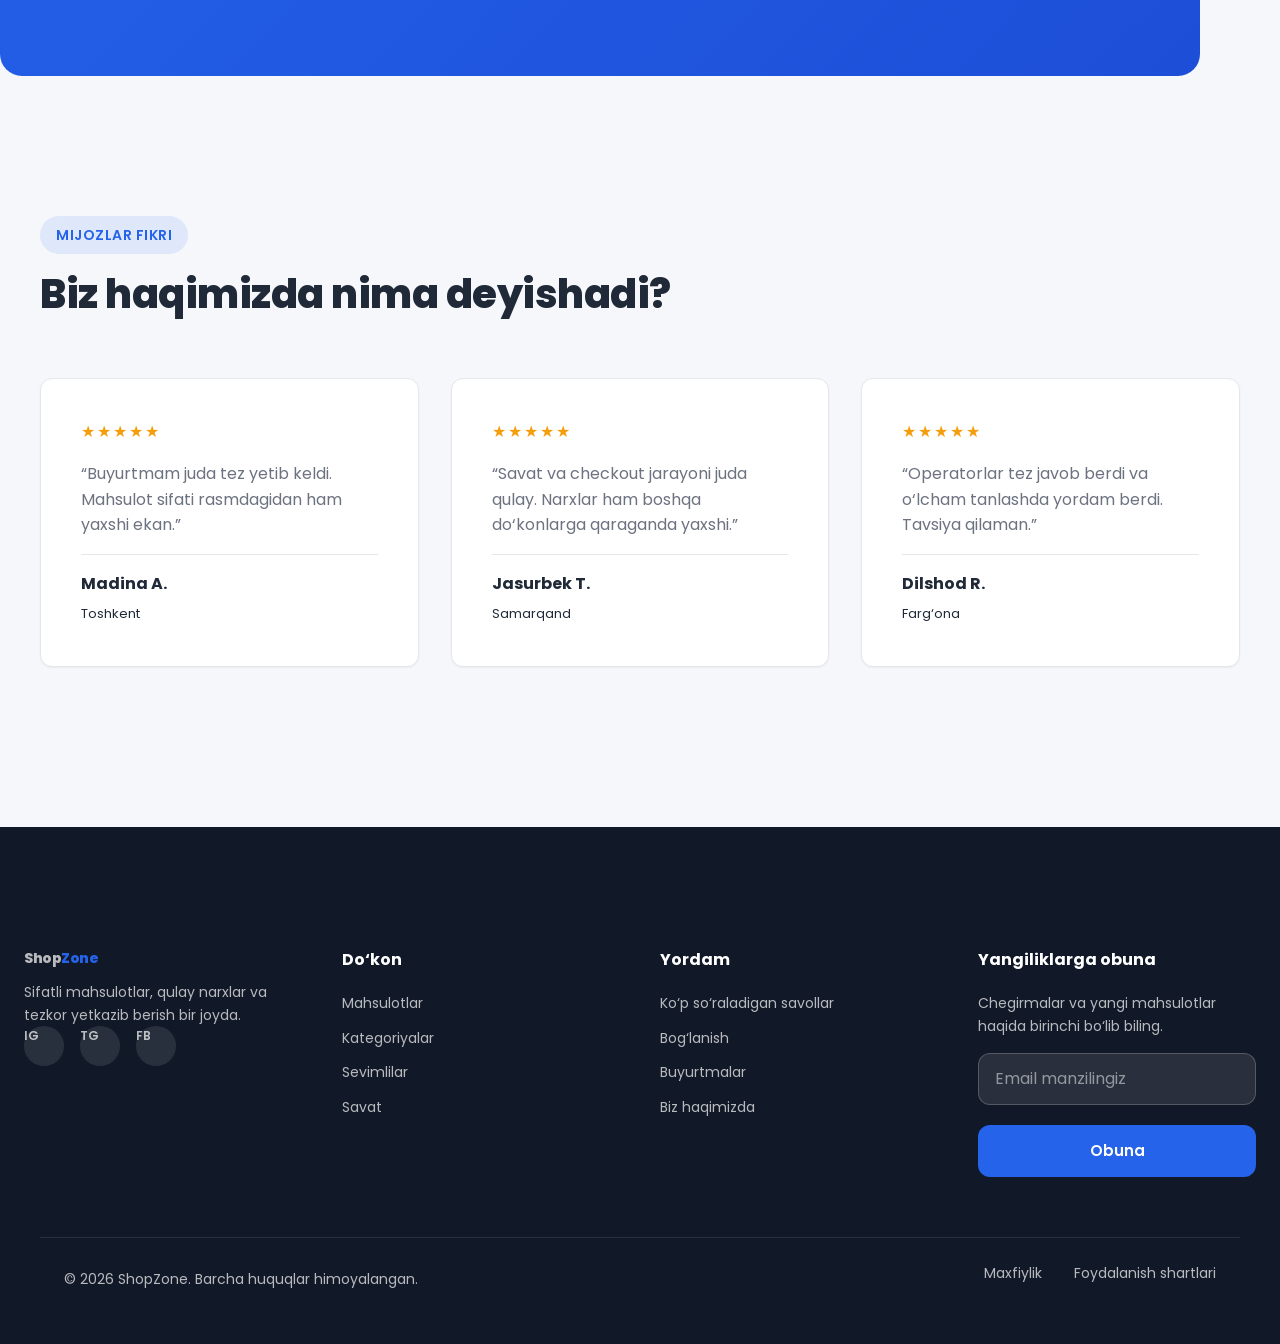
==== commit 858b5ee4: "added new pages" ====
--- a/index.html
+++ b/index.html
@@ -28,7 +28,7 @@
     <div class="header-actions">
       <a href="wishlist.html" class="header-icon" aria-label="Sevimlilar">♡<span class="wishlist-count">0</span></a>
       <a href="cart.html" class="header-icon" aria-label="Savat">🛒<span class="cart-count">0</span></a>
-      <a href="login.html" class="login-btn">Kirish</a>
+      <a href="account.html" class="login-btn">Kabinet</a>
     </div>
   </header>
 
@@ -48,6 +48,9 @@
         <div><strong>850+</strong><span>Mahsulotlar</span></div>
         <div><strong>4.9</strong><span>Reyting</span></div>
       </div>
+      <div class="hero-buttons" style="margin-top: 16px;">
+        <a href="faq.html" class="secondary-btn">FAQ</a>
+      </div>
     </div>
     <div class="hero-image">
       <img loading="eager" fetchpriority="high" src="https://images.unsplash.com/photo-1555529669-e69e7aa0ba9a?w=1200" alt="ShopZone onlayn xarid">
@@ -333,5 +336,6 @@
     </div>
   </footer>
 
+  <script src="router.js"></script>
 </body>
 </html>
--- a/styles.css
+++ b/styles.css
@@ -1,17 +1,22 @@
 :root {
   --primary: #2563eb;
   --primary-dark: #1d4ed8;
-  --secodary: #111827;
+  --secondary: #111827;
   --success: #16a34a;
   --danger: #dc2626;
   --warning: #f59e0b;
-  --text:#1f2937;
-  --muted:#6b7280;
+  --text: #1f2937;
+  --muted: #6b7280;
   --light: #f5f7fb;
   --white: #ffffff;
   --border: #e5e7eb;
   --shadow: 0 18px 50px rgba(15, 23, 42, 0.08);
+  --shadow-sm: 0 1px 2px rgba(0, 0, 0, 0.05);
+  --shadow-lg: 0 25px 50px rgba(15, 23, 42, 0.15);
   --radius: 22px;
+  --radius-sm: 12px;
+  --radius-lg: 32px;
+  --transition: all 0.3s cubic-bezier(0.4, 0, 0.2, 1);
 }
 
 * {
@@ -22,41 +27,1982 @@
 
 html {
   scroll-behavior: smooth;
+  font-size: 16px;
 }
 
 body {
+  min-height: 100vh;
   background: var(--light);
   color: var(--text);
   line-height: 1.6;
+  font-family: 'Poppins', sans-serif;
+  -webkit-font-smoothing: antialiased;
+  -moz-osx-font-smoothing: grayscale;
 }
 
 img {
+  display: block;
   max-width: 100%;
-  display: block;
+  height: auto;
 }
 
 a {
   color: inherit;
   text-decoration: none;
-}
-
-button
-input
-select
+  transition: var(--transition);
+}
+
+button,
+input,
+select,
+textarea,
+.btn {
+  font: inherit;
+}
+
+button,
+.btn,
+.icon-btn,
+.wishlist-toggle,
+.newsletter-form button {
+  transition: var(--transition);
+  cursor: pointer;
+}
+
+button,
+input,
 textarea {
-  font: inherit;
-}
-
-button {
+  border: none;
+}
+
+input,
+textarea {
+  width: 100%;
+  padding: 12px 16px;
+  border: 1px solid var(--border);
+  border-radius: var(--radius-sm);
+}
+
+input:focus,
+textarea:focus {
+  outline: none;
+  border-color: var(--primary);
+  box-shadow: 0 0 0 3px rgba(37, 99, 235, 0.1);
+}
+
+.skip-link {
+  position: absolute;
+  top: -40px;
+  left: 0;
+  background: var(--primary);
+  color: var(--white);
+  padding: 8px 16px;
+  z-index: 100;
+  border-radius: 0 0 var(--radius-sm) 0;
+}
+
+.skip-link:focus {
+  top: 0;
+}
+
+.container {
+  max-width: 1200px;
+  margin: 0 auto;
+  padding: 0 24px;
+}
+
+@media (max-width: 768px) {
+  .container {
+    padding: 0 16px;
+  }
+}
+
+.announcement-bar {
+  background: linear-gradient(135deg, var(--primary) 0%, var(--primary-dark) 100%);
+  color: var(--white);
+  text-align: center;
+  padding: 16px 24px;
+  font-size: 14px;
+  font-weight: 600;
+  letter-spacing: 0.3px;
+}
+
+#main-header {
+  background: var(--white);
+  box-shadow: var(--shadow-sm);
+  position: sticky;
+  top: 0;
+  z-index: 50;
+  padding: 16px 0;
+  display: flex;
+  align-items: center;
+  justify-content: space-between;
+  flex-wrap: wrap;
+  gap: 16px;
+}
+
+.logo,
+.section-heading a,
+.design-feature-card a,
+.footer-bottom a {
+  transition: var(--transition);
+}
+
+.logo {
+  font-size: 24px;
+  font-weight: 800;
+  letter-spacing: -0.5px;
+}
+
+.logo span {
+  color: var(--primary);
+}
+
+.logo:hover {
+  transform: scale(1.05);
+}
+
+.navbar {
+  display: flex;
+  gap: 40px;
+  flex: 1;
+  justify-content: center;
+  flex-wrap: wrap;
+}
+
+.navbar a {
+  position: relative;
+  padding: 8px 0;
+  font-size: 15px;
+  font-weight: 500;
+  color: var(--muted);
+}
+
+.navbar a::after,
+.section-heading a::after {
+  content: '';
+  position: absolute;
+  bottom: 0;
+  left: 0;
+  width: 0;
+  height: 2px;
+  background: var(--primary);
+  transition: width 0.3s ease;
+}
+
+.navbar a:hover,
+.section-heading a:hover,
+.footer-bottom a:hover,
+.site-footer a:hover,
+.design-feature-card a:hover {
+  color: var(--primary);
+}
+
+.navbar a:hover::after,
+.section-heading a:hover::after {
+  width: 100%;
+}
+
+.header-actions {
+  display: flex;
+  gap: 20px;
+  align-items: center;
+}
+
+.header-icon,
+.icon-btn,
+.wishlist-toggle {
+  display: inline-flex;
+  align-items: center;
+  justify-content: center;
+  font-size: 20px;
+  background: var(--light);
+  border-radius: 50%;
+  transition: var(--transition);
+}
+
+.header-icon {
+  width: 40px;
+  height: 40px;
+  position: relative;
+}
+
+.header-icon:hover,
+.icon-btn:hover,
+.wishlist-toggle:hover {
+  background: var(--primary);
+  color: var(--white);
+  transform: scale(1.1);
+}
+
+.header-icon span {
+  position: absolute;
+  top: -8px;
+  right: -8px;
+  width: 24px;
+  height: 24px;
+  border-radius: 50%;
+  background: var(--danger);
+  color: var(--white);
+  display: flex;
+  align-items: center;
+  justify-content: center;
+  font-size: 12px;
+  font-weight: 700;
+}
+
+.login-btn,
+.primary-btn,
+.secondary-btn,
+.newsletter-form button {
+  display: inline-flex;
+  align-items: center;
+  justify-content: center;
+  gap: 8px;
+  padding: 14px 32px;
+  border-radius: var(--radius-sm);
+  font-size: 15px;
+  font-weight: 600;
+  text-decoration: none;
+  white-space: nowrap;
+}
+
+.primary-btn,
+.login-btn,
+.newsletter-form button {
+  background: var(--primary);
+  color: var(--white);
+}
+
+.secondary-btn {
+  border: 2px solid var(--primary);
+  background: var(--light);
+  color: var(--primary);
+}
+
+.primary-btn:hover,
+.login-btn:hover,
+.secondary-btn:hover,
+.newsletter-form button:hover {
+  transform: translateY(-2px);
+}
+
+.primary-btn:hover,
+.login-btn:hover,
+.newsletter-form button:hover {
+  background: var(--primary-dark);
+  box-shadow: 0 10px 25px rgba(37, 99, 235, 0.3);
+}
+
+.secondary-btn:hover {
+  background: var(--primary);
+  color: var(--white);
+}
+
+.primary-btn.full-width,
+.hero-buttons a.full-width {
+  width: 100%;
+}
+
+.icon-btn,
+.wishlist-toggle {
+  width: 44px;
+  height: 44px;
+}
+
+.wishlist-toggle {
+  padding: 8px;
+  font-size: 18px;
+  background: var(--light);
+  border-radius: 50%;
+}
+
+.hero {
+  display: grid;
+  grid-template-columns: 1fr 1fr;
+  gap: 60px;
+  align-items: center;
+  padding: 80px 0;
+  min-height: 600px;
+}
+
+.hero-text {
+  display: flex;
+  flex-direction: column;
+  gap: 24px;
+}
+
+.eyebrow {
+  display: inline-block;
+  width: fit-content;
+  padding: 8px 16px;
+  border-radius: 50px;
+  background: rgba(37, 99, 235, 0.1);
+  color: var(--primary);
+  font-size: 14px;
+  font-weight: 600;
+  letter-spacing: 0.5px;
+  text-transform: uppercase;
+}
+
+.hero-text h1 {
+  font-size: 56px;
+  line-height: 1.2;
+  font-weight: 800;
+  letter-spacing: -1px;
+}
+
+.hero-text h1 span {
+  color: var(--primary);
+}
+
+.hero-text > p {
+  font-size: 18px;
+  color: var(--muted);
+  line-height: 1.8;
+}
+
+.hero-buttons {
+  display: flex;
+  gap: 16px;
+  flex-wrap: wrap;
+  margin-top: 8px;
+}
+
+.hero-stats {
+  display: grid;
+  grid-template-columns: repeat(3, 1fr);
+  gap: 32px;
+  margin-top: 24px;
+  padding-top: 32px;
+  border-top: 1px solid var(--border);
+}
+
+.hero-stats div {
+  display: flex;
+  flex-direction: column;
+  gap: 8px;
+}
+
+.hero-stats strong {
+  font-size: 32px;
+  color: var(--primary);
+}
+
+.hero-stats span,
+.section-intro,
+.benefits p,
+.design-feature-card p,
+.product-card > p,
+.testimonial-grid p,
+.site-footer p,
+.footer-bottom,
+.footer-bottom a {
+  color: var(--muted);
+}
+
+.hero-stats span {
+  font-size: 14px;
+}
+
+.hero-image {
+  position: relative;
+  display: flex;
+  align-items: center;
+  justify-content: center;
+}
+
+.hero-image img {
+  width: 100%;
+  border-radius: var(--radius);
+  box-shadow: var(--shadow-lg);
+  animation: floatImage 3s ease-in-out infinite;
+}
+
+.floating-card {
+  position: absolute;
+  background: var(--white);
+  padding: 20px;
+  border-radius: var(--radius-sm);
+  box-shadow: var(--shadow);
+  display: flex;
+  flex-direction: column;
+  gap: 4px;
+  z-index: 10;
+  animation: slideInUp 0.6s ease-out;
+}
+
+.floating-card strong {
+  font-size: 15px;
+}
+
+.floating-card span {
+  font-size: 13px;
+}
+
+.floating-card-one {
+  top: 40px;
+  left: -60px;
+  animation-delay: 0.2s;
+}
+
+.floating-card-two {
+  bottom: 60px;
+  right: -80px;
+  animation-delay: 0.4s;
+}
+
+.benefits {
+  display: grid;
+  grid-template-columns: repeat(auto-fit, minmax(200px, 1fr));
+  gap: 32px;
+  margin: 40px 0;
+  padding: 60px;
+  background: var(--white);
+  border-radius: var(--radius);
+}
+
+.benefits article,
+.testimonial-grid article,
+.design-feature-card,
+.product-card,
+.sale-banner > div,
+.site-footer,
+.footer-grid {
+  transition: var(--transition);
+}
+
+.benefits article {
+  display: flex;
+  gap: 20px;
+  align-items: flex-start;
+}
+
+.benefits article:hover {
+  transform: translateY(-5px);
+}
+
+.benefits span {
+  font-size: 48px;
+  min-width: 70px;
+  display: flex;
+  align-items: center;
+  justify-content: center;
+  animation: bounceIn 0.6s cubic-bezier(0.68, -0.55, 0.265, 1.55);
+}
+
+.benefits h3 {
+  font-size: 18px;
+  font-weight: 700;
+  margin-bottom: 8px;
+}
+
+.benefits p {
+  font-size: 15px;
+}
+
+.section {
+  padding: 80px 0;
+}
+
+.section-heading {
+  display: flex;
+  justify-content: space-between;
+  align-items: flex-end;
+  gap: 32px;
+  margin-bottom: 60px;
+}
+
+.section-heading > div {
+  display: flex;
+  flex-direction: column;
+  gap: 16px;
+}
+
+.section-heading h2 {
+  font-size: 40px;
+  font-weight: 800;
+  letter-spacing: -0.5px;
+  line-height: 1.2;
+}
+
+.section-intro {
+  font-size: 18px;
+  max-width: 500px;
+}
+
+.design-feature-grid,
+.product-grid,
+.category-grid,
+.testimonial-grid,
+.footer-grid {
+  display: grid;
+  gap: 32px;
+}
+
+.design-feature-grid {
+  grid-template-columns: repeat(auto-fit, minmax(280px, 1fr));
+}
+
+.design-feature-card {
+  background: var(--white);
+  padding: 40px;
+  border-radius: var(--radius);
+  border-left: 4px solid var(--border);
+  display: flex;
+  flex-direction: column;
+  gap: 20px;
+  box-shadow: var(--shadow-sm);
+}
+
+.design-feature-card[data-accent="blue"] { border-left-color: #2563eb; }
+.design-feature-card[data-accent="violet"] { border-left-color: #a855f7; }
+.design-feature-card[data-accent="orange"] { border-left-color: #f97316; }
+
+.design-feature-card:hover {
+  transform: translateY(-8px);
+  box-shadow: var(--shadow);
+  border-left-width: 8px;
+}
+
+.feature-icon {
+  font-size: 40px;
+  display: inline-block;
+}
+
+.design-feature-card small {
+  display: block;
+  color: var(--primary);
+  font-weight: 600;
+  font-size: 13px;
+  text-transform: uppercase;
+  letter-spacing: 0.5px;
+}
+
+.design-feature-card h3 {
+  font-size: 22px;
+  font-weight: 700;
+}
+
+.design-feature-card p {
+  font-size: 15px;
+  color: var(--muted);
+  flex: 1;
+}
+
+.design-feature-card a {
+  display: inline-flex;
+  align-items: center;
+  gap: 8px;
+  width: fit-content;
+  color: var(--primary);
+  font-weight: 600;
+}
+
+.design-feature-card a:hover span {
+  transform: translateX(4px);
+}
+
+.category-grid {
+  grid-template-columns: repeat(4, 1fr);
+}
+
+.category-card {
+  position: relative;
+  height: 200px;
+  border-radius: var(--radius);
+  overflow: hidden;
   cursor: pointer;
-}
-
-main {
-  min-height: 65vh;
-}
-
-.container {
-  width: min(118px, calc(100% - 40px));
-  margin-inline: auto;
-}
-
+  display: flex;
+  align-items: flex-end;
+  background: var(--secondary);
+}
+
+.category-card img {
+  position: absolute;
+  inset: 0;
+  width: 100%;
+  height: 100%;
+  object-fit: cover;
+  transition: var(--transition);
+  z-index: 1;
+}
+
+.category-card::before {
+  content: '';
+  position: absolute;
+  inset: 0;
+  background: linear-gradient(135deg, rgba(0, 0, 0, 0) 0%, rgba(0, 0, 0, 0.4) 100%);
+  z-index: 2;
+  transition: var(--transition);
+}
+
+.category-card:hover::before {
+  background: linear-gradient(135deg, rgba(37, 99, 235, 0.2) 0%, rgba(37, 99, 235, 0.6) 100%);
+}
+
+.category-card > div {
+  position: relative;
+  z-index: 3;
+  padding: 20px;
+  color: var(--white);
+  display: flex;
+  flex-direction: column;
+  gap: 8px;
+}
+
+.category-card span {
+  font-size: 13px;
+  font-weight: 600;
+  opacity: 0.9;
+}
+
+.category-card h3 {
+  font-size: 22px;
+  font-weight: 700;
+}
+
+.category-card:hover img {
+  transform: scale(1.1);
+}
+
+.category-card.large-category {
+  grid-column: span 2;
+  grid-row: span 2;
+  min-height: 420px;
+}
+
+.category-card.large-category h3 {
+  font-size: 32px;
+}
+
+.product-grid {
+  grid-template-columns: repeat(auto-fill, minmax(260px, 1fr));
+  margin-top: 40px;
+}
+
+.product-card {
+  background: var(--white);
+  border-radius: var(--radius-sm);
+  overflow: hidden;
+  box-shadow: var(--shadow-sm);
+  display: flex;
+  flex-direction: column;
+}
+
+.product-card:hover {
+  transform: translateY(-8px);
+  box-shadow: var(--shadow);
+}
+
+.product-image-link {
+  position: relative;
+  display: block;
+  height: 240px;
+  overflow: hidden;
+  background: var(--light);
+}
+
+.product-image-link img {
+  width: 100%;
+  height: 100%;
+  object-fit: cover;
+}
+
+.product-card:hover .product-image-link img {
+  transform: scale(1.08);
+}
+
+.discount-badge {
+  position: absolute;
+  top: 12px;
+  right: 12px;
+  background: var(--danger);
+  color: var(--white);
+  padding: 8px 12px;
+  border-radius: 50px;
+  font-size: 13px;
+  font-weight: 700;
+  z-index: 5;
+}
+
+.product-card-body {
+  padding: 20px;
+  display: flex;
+  flex-direction: column;
+  gap: 16px;
+  flex: 1;
+}
+
+.product-meta {
+  display: flex;
+  justify-content: space-between;
+  align-items: center;
+  font-size: 13px;
+  color: var(--muted);
+  font-weight: 600;
+}
+
+.product-meta span {
+  display: flex;
+  align-items: center;
+  gap: 4px;
+}
+
+.product-card h3 {
+  font-size: 16px;
+  font-weight: 700;
+  line-height: 1.4;
+  min-height: 40px;
+}
+
+.product-card h3 a:hover {
+  color: var(--primary);
+}
+
+.product-card > p {
+  font-size: 14px;
+  line-height: 1.5;
+}
+
+.product-price-row {
+  display: flex;
+  justify-content: space-between;
+  align-items: center;
+  margin-top: auto;
+}
+
+.product-price-row > div {
+  display: flex;
+  gap: 12px;
+  align-items: center;
+}
+
+.product-price-row strong {
+  font-size: 18px;
+  color: var(--primary);
+  font-weight: 700;
+}
+
+.product-price-row del {
+  font-size: 14px;
+  color: var(--muted);
+  text-decoration: line-through;
+}
+
+.product-card .primary-btn {
+  margin-top: 12px;
+  padding: 12px 16px;
+  font-size: 14px;
+}
+
+.sale-banner {
+  display: grid;
+  grid-template-columns: 1fr 1fr;
+  gap: 60px;
+  align-items: center;
+  padding: 80px;
+  border-radius: var(--radius);
+  position: relative;
+  overflow: hidden;
+  margin: 60px 0;
+  background: linear-gradient(135deg, var(--primary) 0%, var(--primary-dark) 100%);
+  color: var(--white);
+}
+
+.sale-banner::before {
+  content: '';
+  position: absolute;
+  top: -50%;
+  right: -10%;
+  width: 500px;
+  height: 500px;
+  background: rgba(255, 255, 255, 0.05);
+  border-radius: 50%;
+  animation: float 6s ease-in-out infinite;
+}
+
+.sale-banner > div,
+.site-footer .newsletter-form {
+  position: relative;
+  z-index: 2;
+  display: flex;
+  flex-direction: column;
+  gap: 20px;
+}
+
+.sale-banner .eyebrow {
+  background: rgba(255, 255, 255, 0.2);
+  color: var(--white);
+}
+
+.sale-banner h2 {
+  font-size: 48px;
+  font-weight: 800;
+  line-height: 1.2;
+  letter-spacing: -1px;
+}
+
+.sale-banner p {
+  font-size: 18px;
+  opacity: 0.95;
+}
+
+.sale-banner img {
+  border-radius: var(--radius);
+  box-shadow: 0 20px 60px rgba(0, 0, 0, 0.3);
+}
+
+.sale-banner .primary-btn {
+  background: var(--white);
+  color: var(--primary);
+  width: fit-content;
+}
+
+.sale-banner .primary-btn:hover {
+  background: var(--light);
+  color: var(--primary-dark);
+}
+
+.testimonial-grid {
+  grid-template-columns: repeat(auto-fit, minmax(320px, 1fr));
+}
+
+.testimonial-grid article {
+  background: var(--white);
+  padding: 40px;
+  border-radius: var(--radius-sm);
+  box-shadow: var(--shadow-sm);
+  display: flex;
+  flex-direction: column;
+  gap: 16px;
+  border: 1px solid var(--border);
+}
+
+.testimonial-grid article:hover {
+  transform: translateY(-4px);
+  box-shadow: var(--shadow);
+  border-color: var(--primary);
+}
+
+.stars {
+  color: var(--warning);
+  font-size: 16px;
+  letter-spacing: 2px;
+}
+
+.testimonial-grid > article > div:last-child {
+  margin-top: auto;
+  padding-top: 16px;
+  border-top: 1px solid var(--border);
+}
+
+.testimonial-grid strong {
+  display: block;
+  font-weight: 700;
+  margin-bottom: 4px;
+}
+
+.testimonial-grid span {
+  font-size: 13px;
+}
+
+.site-footer {
+  background: var(--secondary);
+  color: var(--white);
+  padding: 60px 0 24px;
+  margin-top: 80px;
+}
+
+.footer-grid {
+  grid-template-columns: repeat(4, 1fr);
+  gap: 40px;
+  padding: 60px 24px;
+  margin: 0 auto;
+}
+
+.footer-logo {
+  display: block;
+  font-size: 24px;
+  font-weight: 800;
+  margin-bottom: 16px;
+}
+
+.footer-logo span {
+  color: var(--primary);
+}
+
+.site-footer p,
+.site-footer a,
+.footer-bottom,
+.footer-bottom a {
+  font-size: 14px;
+}
+
+.site-footer p,
+.site-footer a,
+.footer-bottom,
+.footer-bottom a {
+  color: rgba(255, 255, 255, 0.7);
+}
+
+.social-links {
+  display: flex;
+  gap: 16px;
+}
+
+.social-links a {
+  width: 40px;
+  height: 40px;
+  display: inline-flex;
+  align-items: center;
+  justify-content: center;
+  background: rgba(255, 255, 255, 0.1);
+  border-radius: 50%;
+  font-weight: 600;
+  font-size: 12px;
+}
+
+.social-links a:hover {
+  background: var(--primary);
+  transform: translateY(-3px);
+}
+
+.site-footer h3 {
+  font-size: 16px;
+  font-weight: 700;
+  margin-bottom: 20px;
+}
+
+.site-footer a {
+  display: block;
+  margin-bottom: 12px;
+}
+
+.newsletter-form {
+  display: flex;
+  gap: 8px;
+  margin-top: 16px;
+  flex-wrap: wrap;
+}
+
+.newsletter-form input {
+  flex: 1;
+  background: rgba(255, 255, 255, 0.1);
+  border: 1px solid rgba(255, 255, 255, 0.2);
+  color: var(--white);
+}
+
+.newsletter-form input::placeholder {
+  color: rgba(255, 255, 255, 0.5);
+}
+
+.newsletter-form button {
+  min-width: 140px;
+}
+
+.footer-bottom {
+  display: flex;
+  justify-content: space-between;
+  align-items: center;
+  padding: 24px;
+  border-top: 1px solid rgba(255, 255, 255, 0.1);
+  max-width: 1200px;
+  margin: 0 auto;
+  color: rgba(255, 255, 255, 0.6);
+}
+
+.footer-bottom div {
+  display: flex;
+  gap: 32px;
+}
+
+@keyframes floatImage {
+  0%, 100% { transform: translateY(0); }
+  50% { transform: translateY(-20px); }
+}
+
+@keyframes slideInUp {
+  from { opacity: 0; transform: translateY(20px); }
+  to { opacity: 1; transform: translateY(0); }
+}
+
+@keyframes bounceIn {
+  0% { opacity: 0; transform: scale(0.3); }
+  50% { opacity: 1; transform: scale(1.05); }
+  100% { transform: scale(1); }
+}
+
+@keyframes float {
+  0%, 100% { transform: translateY(0); }
+  50% { transform: translateY(30px); }
+}
+
+/* ==========================================================================
+   PAGE LAYOUTS
+   ========================================================================== */
+.page-hero {
+  display: flex;
+  flex-direction: column;
+  gap: 24px;
+}
+
+.page-hero .section-heading {
+  margin-bottom: 0;
+}
+
+.category-grid {
+  grid-template-columns: repeat(auto-fit, minmax(220px, 1fr));
+}
+
+.category-tile {
+  background: var(--white);
+  border: 1px solid var(--border);
+  border-radius: var(--radius);
+  padding: 28px;
+  box-shadow: var(--shadow-sm);
+  display: flex;
+  flex-direction: column;
+  gap: 12px;
+  min-height: 220px;
+  justify-content: center;
+  transition: var(--transition);
+}
+
+.category-tile:hover {
+  transform: translateY(-6px);
+  box-shadow: var(--shadow);
+}
+
+.category-tile-icon {
+  width: 54px;
+  height: 54px;
+  border-radius: 16px;
+  display: inline-flex;
+  align-items: center;
+  justify-content: center;
+  background: rgba(37, 99, 235, 0.1);
+  font-size: 24px;
+}
+
+.category-tile h3 {
+  font-size: 20px;
+  font-weight: 700;
+}
+
+.category-tile p {
+  color: var(--muted);
+  font-size: 15px;
+}
+
+.text-link {
+  display: inline-flex;
+  align-items: center;
+  gap: 6px;
+  margin-top: auto;
+  color: var(--primary);
+  font-weight: 600;
+}
+
+.wishlist-actions {
+  display: flex;
+  gap: 12px;
+  flex-wrap: wrap;
+}
+
+.wishlist-actions .primary-btn,
+.wishlist-actions .secondary-btn {
+  flex: 1;
+  min-width: 140px;
+  padding: 12px 16px;
+  justify-content: center;
+}
+
+.secondary-btn.full-width,
+.primary-btn.full-width {
+  width: 100%;
+}
+
+.wishlist-product-card {
+  height: 100%;
+}
+
+.cart-layout {
+  display: grid;
+  grid-template-columns: minmax(0, 1.8fr) minmax(280px, 0.9fr);
+  gap: 24px;
+  align-items: start;
+}
+
+.cart-items {
+  display: flex;
+  flex-direction: column;
+  gap: 16px;
+}
+
+.cart-item {
+  display: grid;
+  grid-template-columns: 110px 1fr;
+  gap: 16px;
+  background: var(--white);
+  border: 1px solid var(--border);
+  border-radius: var(--radius);
+  padding: 16px;
+  box-shadow: var(--shadow-sm);
+}
+
+.cart-item-image {
+  display: block;
+  overflow: hidden;
+  border-radius: var(--radius-sm);
+  height: 110px;
+}
+
+.cart-item-image img {
+  width: 100%;
+  height: 100%;
+  object-fit: cover;
+}
+
+.cart-item-body {
+  display: flex;
+  flex-direction: column;
+  gap: 12px;
+}
+
+.cart-item-header {
+  display: flex;
+  justify-content: space-between;
+  align-items: flex-start;
+  gap: 12px;
+}
+
+.cart-item-header h3 {
+  font-size: 18px;
+  font-weight: 700;
+}
+
+.cart-item-header p {
+  font-size: 14px;
+  color: var(--muted);
+}
+
+.cart-item-meta {
+  display: flex;
+  justify-content: space-between;
+  align-items: center;
+  gap: 16px;
+  flex-wrap: wrap;
+}
+
+.cart-item-price {
+  display: flex;
+  flex-direction: column;
+  gap: 4px;
+}
+
+.cart-item-price strong {
+  font-size: 18px;
+  color: var(--primary);
+}
+
+.cart-item-price span {
+  font-size: 13px;
+  color: var(--muted);
+}
+
+.cart-remove-btn {
+  background: rgba(220, 38, 38, 0.08);
+  color: var(--danger);
+}
+
+.cart-remove-btn:hover {
+  background: var(--danger);
+  color: var(--white);
+}
+
+.cart-summary {
+  background: var(--white);
+  border: 1px solid var(--border);
+  border-radius: var(--radius);
+  padding: 24px;
+  box-shadow: var(--shadow-sm);
+  display: flex;
+  flex-direction: column;
+  gap: 16px;
+}
+
+.cart-summary h2 {
+  font-size: 20px;
+  font-weight: 700;
+}
+
+.summary-row {
+  display: flex;
+  justify-content: space-between;
+  align-items: center;
+  gap: 8px;
+  color: var(--muted);
+  font-size: 15px;
+}
+
+.summary-total {
+  padding-top: 12px;
+  border-top: 1px solid var(--border);
+  color: var(--text);
+  font-weight: 700;
+  font-size: 16px;
+}
+
+.visually-hidden {
+  position: absolute;
+  width: 1px;
+  height: 1px;
+  padding: 0;
+  margin: -1px;
+  overflow: hidden;
+  clip: rect(0, 0, 0, 0);
+  white-space: nowrap;
+  border: 0;
+}
+
+@media (max-width: 1024px) {
+  .navbar { gap: 28px; }
+  .category-grid { grid-template-columns: repeat(3, 1fr); }
+  .category-card.large-category {
+    grid-column: span 2;
+    grid-row: span 1;
+    min-height: 250px;
+  }
+  .category-card.large-category h3 { font-size: 24px; }
+  .footer-grid {
+    grid-template-columns: repeat(2, 1fr);
+    gap: 32px;
+    padding: 40px 24px;
+  }
+}
+
+@media (max-width: 768px) {
+  #main-header {
+    flex-direction: column;
+    padding: 12px 16px;
+  }
+
+  .navbar {
+    order: 3;
+    width: 100%;
+    gap: 20px;
+    justify-content: space-between;
+  }
+
+  .navbar a { font-size: 13px; }
+
+  .header-actions { order: 2; gap: 12px; }
+  .logo { order: 1; }
+
+  .section { padding: 60px 0; }
+  .section-heading { flex-direction: column; align-items: flex-start; gap: 16px; }
+  .section-heading h2 { font-size: 32px; }
+
+  .hero {
+    grid-template-columns: 1fr;
+    gap: 40px;
+    padding: 60px 0;
+    min-height: auto;
+  }
+
+  .hero-text h1 { font-size: 40px; }
+  .hero-stats { grid-template-columns: repeat(3, 1fr); gap: 16px; }
+
+  .floating-card,
+  .sale-banner::before {
+    display: none;
+  }
+
+  .benefits {
+    grid-template-columns: 1fr;
+    padding: 40px;
+    gap: 24px;
+  }
+
+  .benefits article { gap: 16px; }
+  .benefits span { font-size: 36px; }
+
+  .design-feature-grid { grid-template-columns: 1fr; gap: 24px; }
+  .design-feature-card { padding: 32px; }
+
+  .category-grid { grid-template-columns: repeat(2, 1fr); }
+  .category-card { height: 160px; }
+  .category-card.large-category { grid-column: span 2; min-height: 160px; }
+  .category-card.large-category h3 { font-size: 20px; }
+  .category-card span { font-size: 11px; }
+  .category-card h3 { font-size: 18px; }
+
+  .product-grid {
+    grid-template-columns: repeat(auto-fill, minmax(180px, 1fr));
+    gap: 16px;
+  }
+
+  .product-image-link { height: 180px; }
+  .product-card-body { padding: 16px; gap: 12px; }
+  .product-card h3 { font-size: 15px; }
+
+  .wishlist-actions {
+    flex-direction: column;
+  }
+
+  .cart-layout {
+    grid-template-columns: 1fr;
+  }
+
+  .cart-item {
+    grid-template-columns: 1fr;
+  }
+
+  .cart-item-image {
+    height: 200px;
+  }
+
+  .sale-banner {
+    grid-template-columns: 1fr;
+    gap: 40px;
+    padding: 40px;
+  }
+
+  .sale-banner h2 { font-size: 32px; }
+  .testimonial-grid { grid-template-columns: 1fr; }
+  .testimonial-grid article { padding: 24px; }
+
+  .footer-grid { grid-template-columns: 1fr; gap: 32px; padding: 32px 24px; }
+  .footer-bottom {
+    flex-direction: column;
+    gap: 16px;
+    text-align: center;
+  }
+
+  .footer-bottom div {
+    flex-direction: column;
+    gap: 16px;
+  }
+}
+
+@media (max-width: 480px) {
+  :root { font-size: 14px; }
+  .hero-text h1 { font-size: 32px; }
+  .section-heading h2 { font-size: 24px; }
+  .hero-buttons { flex-direction: column; }
+  .hero-buttons a { width: 100%; text-align: center; }
+  .hero-stats { grid-template-columns: 1fr; gap: 16px; }
+}
+
+.home-page {
+  /* Page-specific styles can be added here */
+}
+
+.fade-in-up {
+  animation: fadeInUp 0.6s ease-out;
+}
+
+.loading {
+  opacity: 0.6;
+  pointer-events: none;
+}
+
+*:focus-visible {
+  outline: 2px solid var(--primary);
+  outline-offset: 2px;
+}
+
+@media print {
+  .announcement-bar,
+  #main-header,
+  .site-footer {
+    display: none;
+  }
+
+  .container {
+    max-width: 100%;
+  }
+}
+
+@keyframes fadeInUp {
+  from { opacity: 0; transform: translateY(30px); }
+  to { opacity: 1; transform: translateY(0); }
+}
+
+/* ============================================================================
+   PRODUCT DETAIL
+   ============================================================================ */
+.product-detail-grid {
+  display: grid;
+  grid-template-columns: minmax(0, 1.1fr) minmax(320px, 0.9fr);
+  gap: 32px;
+  align-items: start;
+}
+
+.product-gallery {
+  display: flex;
+  flex-direction: column;
+  gap: 16px;
+}
+
+.detail-main-image {
+  height: 420px;
+}
+
+.thumbnail-list {
+  display: grid;
+  grid-template-columns: repeat(3, 1fr);
+  gap: 12px;
+}
+
+.thumbnail-btn {
+  padding: 0;
+  border: 2px solid var(--border);
+  border-radius: 12px;
+  overflow: hidden;
+  background: var(--white);
+  cursor: pointer;
+  transition: var(--transition);
+}
+
+.thumbnail-btn.active {
+  border-color: var(--primary);
+}
+
+.thumbnail-btn img {
+  width: 100%;
+  height: 90px;
+  object-fit: cover;
+}
+
+.detail-card {
+  background: var(--white);
+  border-radius: var(--radius);
+  box-shadow: var(--shadow-sm);
+  padding: 24px;
+  display: flex;
+  flex-direction: column;
+  gap: 16px;
+}
+
+.detail-card h1 {
+  font-size: 28px;
+  font-weight: 800;
+  line-height: 1.2;
+}
+
+.detail-section {
+  display: flex;
+  flex-direction: column;
+  gap: 8px;
+}
+
+.detail-section h3 {
+  font-size: 16px;
+  font-weight: 700;
+}
+
+.detail-section label {
+  font-size: 14px;
+  font-weight: 600;
+}
+
+.color-options {
+  display: flex;
+  gap: 12px;
+  flex-wrap: wrap;
+}
+
+.color-swatch {
+  width: 32px;
+  height: 32px;
+  border-radius: 50%;
+  border: 2px solid var(--border);
+  background: var(--primary);
+  cursor: pointer;
+  transition: var(--transition);
+}
+
+.color-swatch:hover {
+  transform: scale(1.1);
+}
+
+.color-swatch.active {
+  border-color: var(--text);
+  box-shadow: 0 0 0 2px var(--white), 0 0 0 4px var(--text);
+}
+
+.color-swatch.silver {
+  background: #cbd5e1;
+}
+
+.color-swatch.black {
+  background: #111827;
+}
+
+.color-swatch.blue {
+  background: #2563eb;
+}
+
+.quantity-select {
+  max-width: 120px;
+  padding: 12px 16px;
+  border: 1px solid var(--border);
+  border-radius: var(--radius-sm);
+  background: var(--white);
+  font-size: 14px;
+  cursor: pointer;
+}
+
+.quantity-control {
+  display: flex;
+  align-items: center;
+  gap: 8px;
+  border: 1px solid var(--border);
+  border-radius: var(--radius-sm);
+  background: var(--light);
+  padding: 6px;
+}
+
+.qty-btn {
+  display: inline-flex;
+  align-items: center;
+  justify-content: center;
+  width: 32px;
+  height: 32px;
+  border: 1px solid transparent;
+  background: var(--white);
+  border-radius: 8px;
+  font-size: 16px;
+  font-weight: 600;
+  color: var(--primary);
+  cursor: pointer;
+  transition: var(--transition);
+}
+
+.qty-btn:hover {
+  background: var(--primary);
+  color: var(--white);
+}
+
+.qty-btn:active {
+  transform: scale(0.95);
+}
+
+.qty-btn:disabled {
+  opacity: 0.5;
+  cursor: not-allowed;
+}
+
+.qty-display {
+  display: inline-flex;
+  align-items: center;
+  justify-content: center;
+  min-width: 32px;
+  font-weight: 600;
+  color: var(--text);
+  font-size: 14px;
+}
+
+.detail-actions {
+  display: flex;
+  gap: 12px;
+  flex-wrap: wrap;
+  align-items: center;
+}
+
+.info-list {
+  padding-left: 20px;
+  color: var(--muted);
+  display: grid;
+  gap: 8px;
+  font-size: 14px;
+}
+
+.info-list li {
+  line-height: 1.6;
+}
+
+@media (max-width: 768px) {
+  .product-detail-grid {
+    grid-template-columns: 1fr;
+  }
+
+  .detail-main-image {
+    height: 320px;
+  }
+
+  .detail-card {
+    padding: 20px;
+  }
+
+  .detail-card h1 {
+    font-size: 24px;
+  }
+}
+
+/* ==========================================================================
+   AUTH & CHECKOUT LAYOUTS
+   ========================================================================== */
+.auth-layout {
+  display: grid;
+  grid-template-columns: 1fr 420px;
+  gap: 32px;
+  align-items: start;
+}
+
+.auth-banner {
+  background: linear-gradient(135deg, rgba(37,99,235,0.06), rgba(37,99,235,0.02));
+  border-radius: var(--radius);
+  padding: 32px;
+  display: flex;
+  flex-direction: column;
+  gap: 12px;
+}
+
+.auth-card {
+  background: var(--white);
+  border-radius: var(--radius);
+  padding: 28px;
+  box-shadow: var(--shadow-sm);
+}
+
+.auth-form label,
+.checkout-form label {
+  display: block;
+  margin-top: 12px;
+  font-weight: 600;
+}
+
+.auth-form input,
+.checkout-form input {
+  margin-top: 8px;
+  padding: 12px 14px;
+  border: 1px solid var(--border);
+  border-radius: var(--radius-sm);
+  background: var(--white);
+}
+
+.checkout-grid {
+  display: grid;
+  grid-template-columns: 1fr 380px;
+  gap: 24px;
+}
+
+.checkout-form {
+  background: var(--white);
+  border-radius: var(--radius);
+  padding: 24px;
+  box-shadow: var(--shadow-sm);
+  display: flex;
+  flex-direction: column;
+  gap: 12px;
+}
+
+.checkout-form h2 {
+  margin-bottom: 8px;
+}
+
+.payment-methods {
+  display: flex;
+  gap: 12px;
+  margin-top: 8px;
+}
+
+.card-fields {
+  display: none;
+  gap: 12px;
+}
+
+.card-row {
+  display: grid;
+  grid-template-columns: 1fr 120px;
+  gap: 12px;
+}
+
+.remember-row,
+.agree-row {
+  display: flex;
+  align-items: center;
+  gap: 10px;
+  margin-top: 12px;
+  flex-wrap: wrap;
+}
+
+.remember-row input,
+.agree-row input {
+  margin-top: 0;
+}
+
+.social-login {
+  display: grid;
+  gap: 10px;
+  margin-top: 16px;
+}
+
+.social-login p {
+  text-align: center;
+  color: var(--muted);
+  margin: 0;
+}
+
+.social-login-btn {
+  display: inline-flex;
+  align-items: center;
+  justify-content: center;
+  gap: 10px;
+  width: 100%;
+}
+
+.social-login-btn svg {
+  width: 18px;
+  height: 18px;
+  flex-shrink: 0;
+}
+
+.checkout-summary {
+  background: var(--white);
+  border-radius: var(--radius);
+  padding: 20px;
+  box-shadow: var(--shadow-sm);
+  display: flex;
+  flex-direction: column;
+  gap: 12px;
+}
+
+.summary-item {
+  display: flex;
+  justify-content: space-between;
+  gap: 12px;
+}
+
+.summary-row {
+  display: flex;
+  justify-content: space-between;
+  border-top: 1px dashed var(--border);
+  padding-top: 12px;
+}
+
+.summary-total {
+  font-weight: 800;
+  font-size: 18px;
+}
+
+.auth-layout .auth-banner {
+  order: 1;
+}
+
+.auth-layout .auth-card {
+  order: 0;
+}
+
+@media (max-width: 900px) {
+  .auth-layout,
+  .checkout-grid {
+    grid-template-columns: 1fr;
+  }
+
+  .auth-banner { order: 2; }
+  .auth-card { order: 1; }
+}
+
+.about-story {
+  display: grid;
+  gap: 24px;
+}
+
+.about-story-card,
+.value-card,
+.contact-card,
+.contact-form-card,
+.faq-sidebar,
+.faq-item {
+  background: var(--white);
+  border: 1px solid var(--border);
+  border-radius: var(--radius);
+  box-shadow: var(--shadow-sm);
+}
+
+.about-story-card {
+  padding: 28px;
+  display: grid;
+  gap: 12px;
+}
+
+.about-story-card p {
+  color: var(--muted);
+  line-height: 1.8;
+}
+
+.about-values-grid {
+  display: grid;
+  grid-template-columns: repeat(2, minmax(0, 1fr));
+  gap: 20px;
+}
+
+.value-card {
+  padding: 24px;
+  display: grid;
+  gap: 8px;
+}
+
+.value-card h3 {
+  font-size: 18px;
+  font-weight: 700;
+}
+
+.value-card p {
+  color: var(--muted);
+  line-height: 1.7;
+}
+
+.contact-layout {
+  display: grid;
+  grid-template-columns: 0.95fr 1.05fr;
+  gap: 24px;
+  align-items: start;
+}
+
+.contact-cards {
+  display: grid;
+  gap: 16px;
+}
+
+.contact-card {
+  padding: 24px;
+  display: grid;
+  gap: 8px;
+}
+
+.contact-card h3 {
+  font-size: 18px;
+  font-weight: 700;
+}
+
+.contact-card p {
+  color: var(--muted);
+  line-height: 1.7;
+}
+
+.contact-form-card {
+  padding: 28px;
+}
+
+.contact-form-card h2 {
+  margin-bottom: 8px;
+}
+
+.contact-form {
+  display: grid;
+  gap: 12px;
+}
+
+.contact-form textarea {
+  margin-top: 8px;
+  padding: 12px 14px;
+  border: 1px solid var(--border);
+  border-radius: var(--radius-sm);
+  background: var(--white);
+  min-height: 140px;
+  resize: vertical;
+}
+
+.faq-layout {
+  display: grid;
+  grid-template-columns: 280px 1fr;
+  gap: 24px;
+  align-items: start;
+}
+
+.faq-sidebar {
+  padding: 24px;
+}
+
+.faq-sidebar h2 {
+  margin-bottom: 16px;
+  font-size: 20px;
+}
+
+.faq-sidebar ul {
+  list-style: none;
+  padding: 0;
+  margin: 0;
+  display: grid;
+  gap: 8px;
+}
+
+.faq-sidebar li {
+  padding: 10px 12px;
+  border-radius: var(--radius-sm);
+  color: var(--muted);
+  background: var(--light);
+}
+
+.faq-sidebar li.active {
+  color: var(--primary);
+  font-weight: 700;
+  background: rgba(37, 99, 235, 0.08);
+}
+
+.faq-list {
+  display: grid;
+  gap: 12px;
+}
+
+.faq-item {
+  padding: 20px 24px;
+}
+
+.faq-item summary {
+  cursor: pointer;
+  font-weight: 600;
+  color: var(--text);
+}
+
+.faq-item p {
+  margin-top: 12px;
+  color: var(--muted);
+  line-height: 1.7;
+}
+
+.not-found-card {
+  max-width: 720px;
+  margin: 0 auto;
+  text-align: center;
+  padding: 48px 32px;
+  background: var(--white);
+  border: 1px solid var(--border);
+  border-radius: var(--radius);
+  box-shadow: var(--shadow-sm);
+  display: grid;
+  gap: 16px;
+}
+
+.not-found-card h1 {
+  font-size: 72px;
+  line-height: 1;
+  color: var(--primary);
+}
+
+.not-found-card h2 {
+  font-size: 28px;
+}
+
+.not-found-card p {
+  color: var(--muted);
+  line-height: 1.8;
+}
+
+@media (max-width: 900px) {
+  .contact-layout,
+  .faq-layout {
+    grid-template-columns: 1fr;
+  }
+}
+
+@media (max-width: 768px) {
+  .about-values-grid {
+    grid-template-columns: 1fr;
+  }
+}
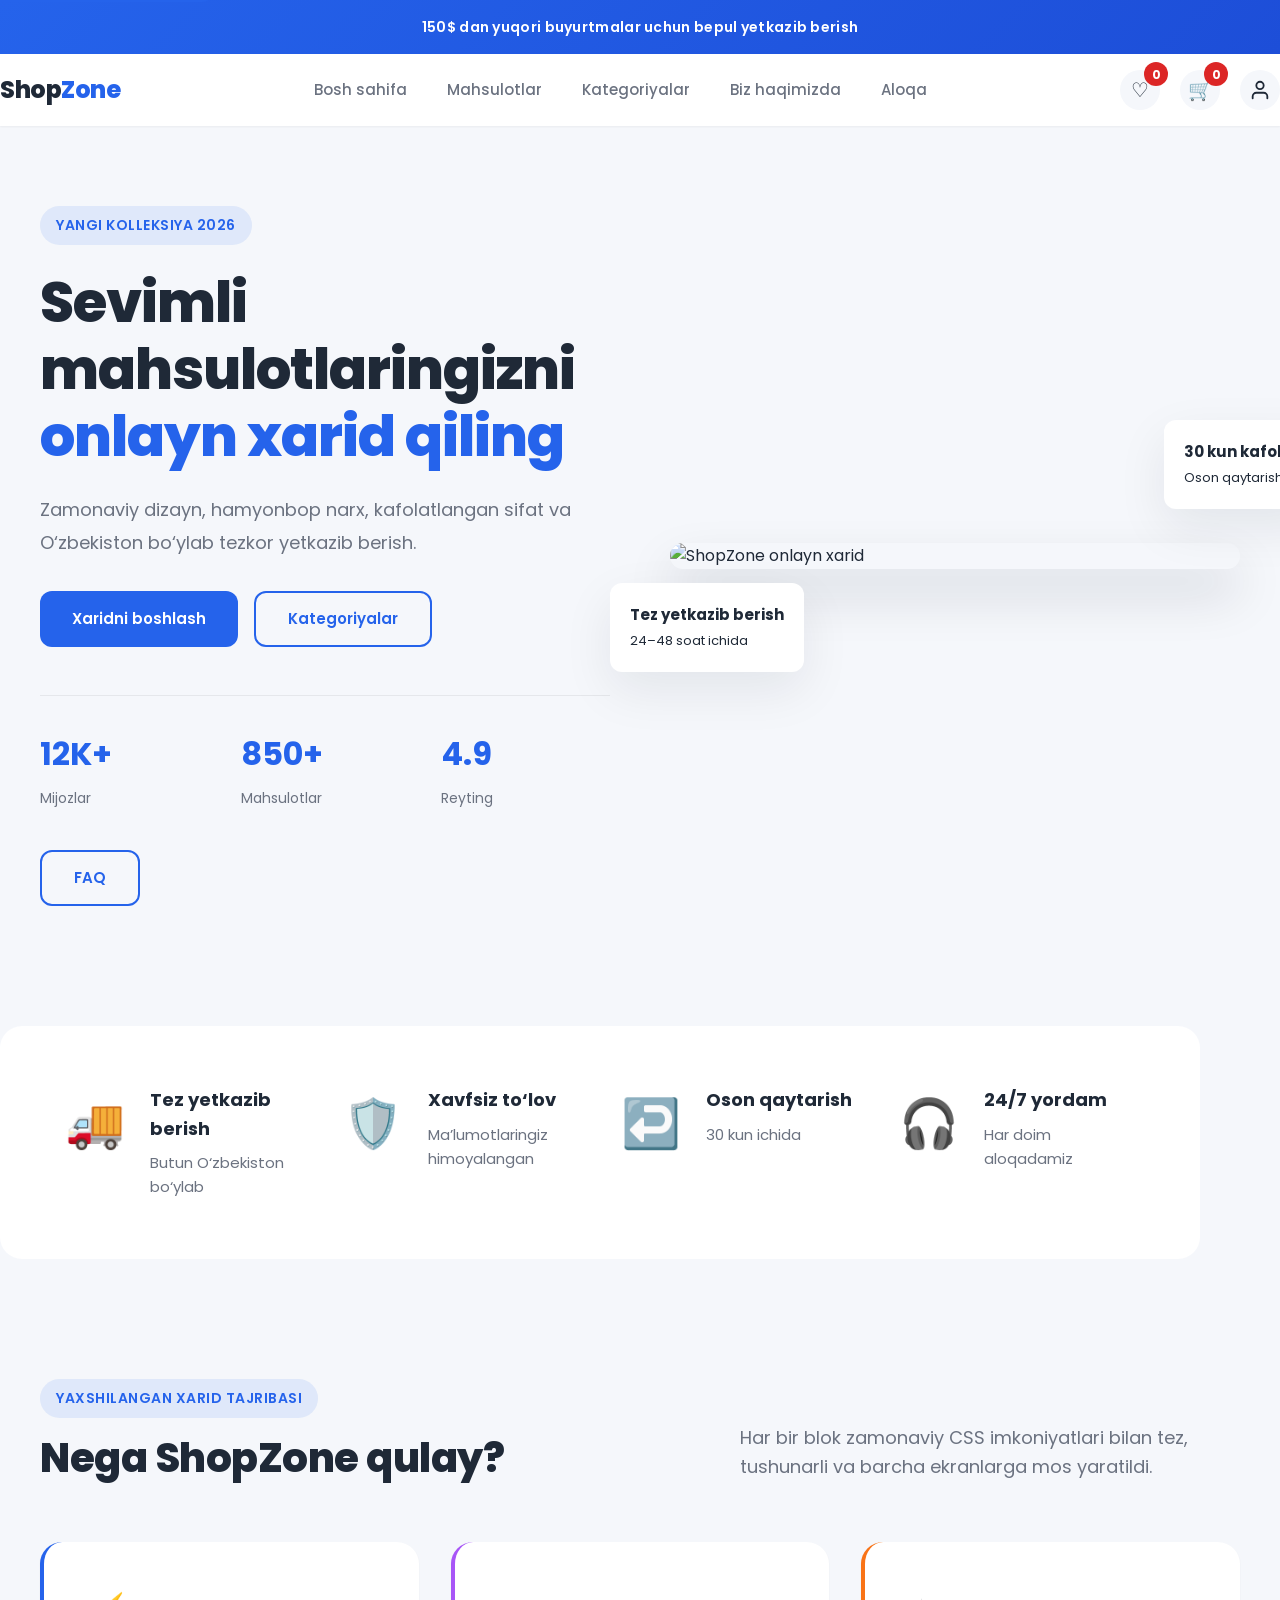
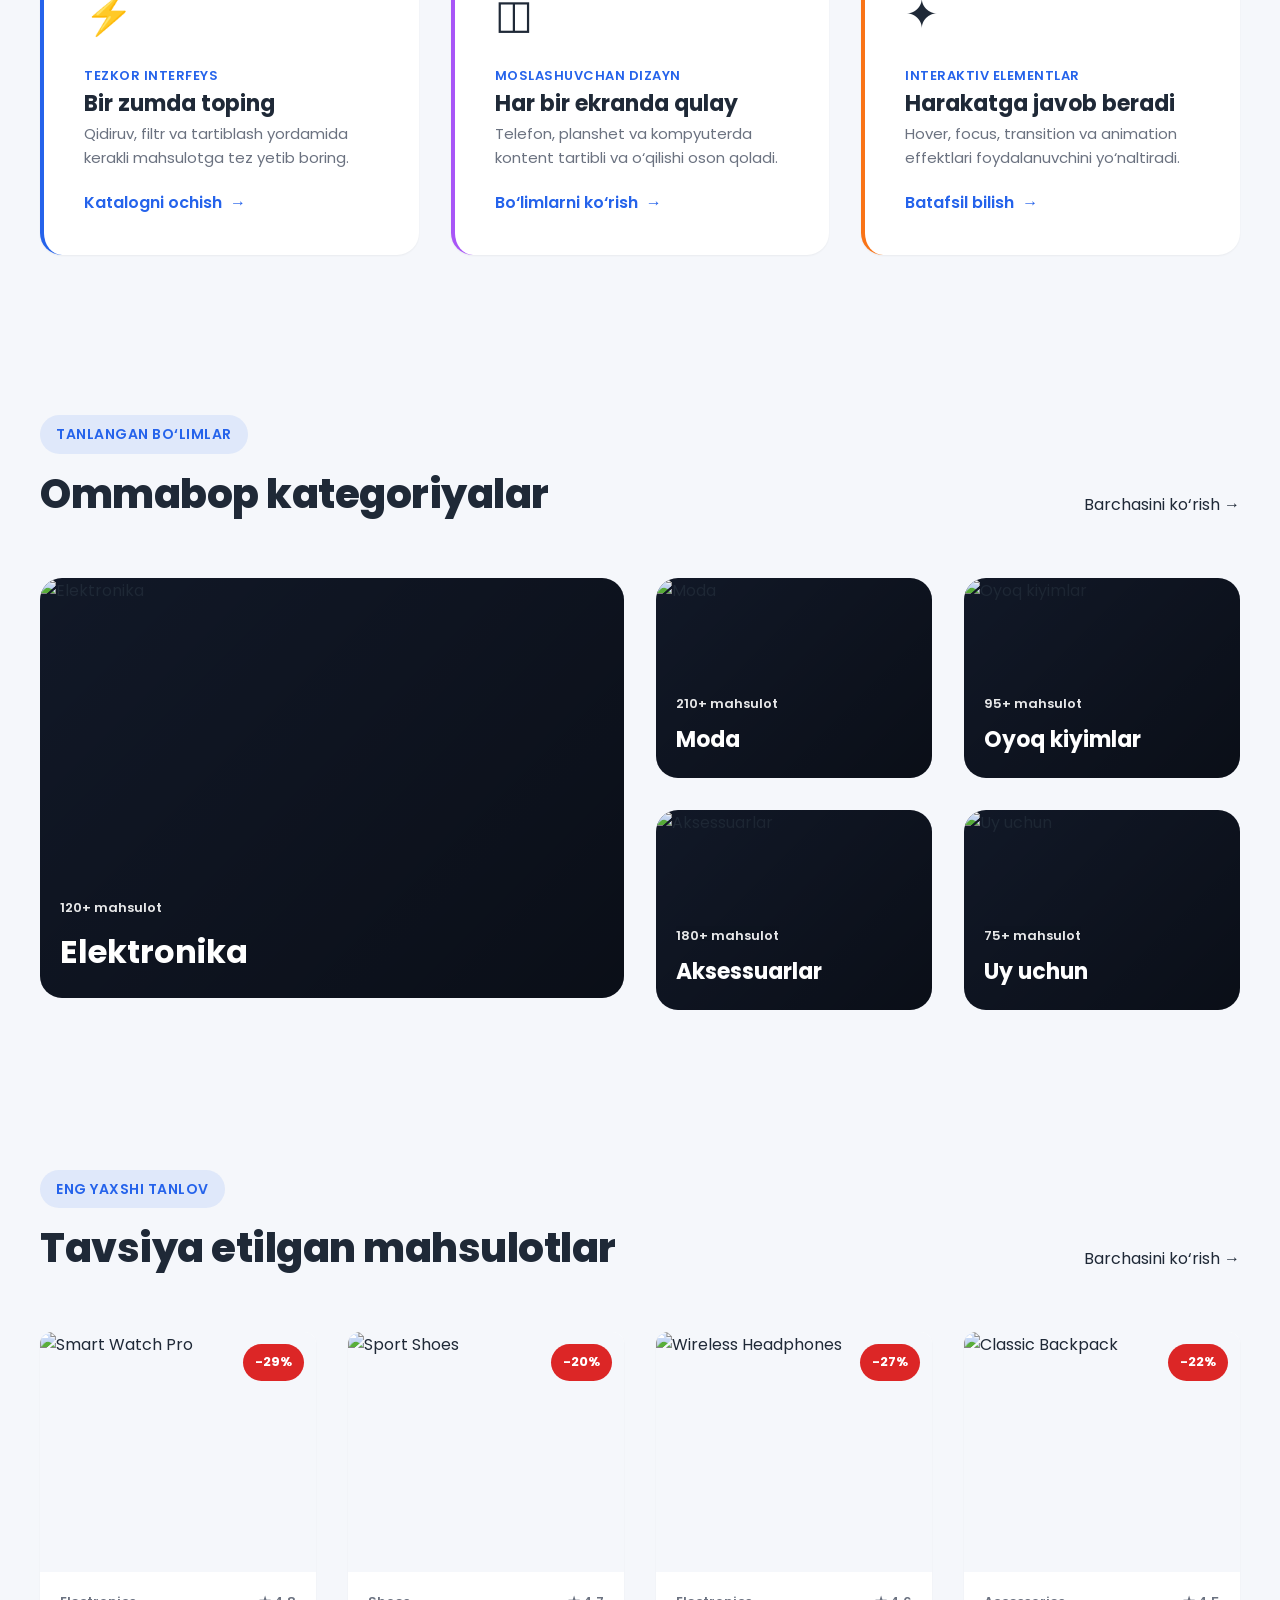
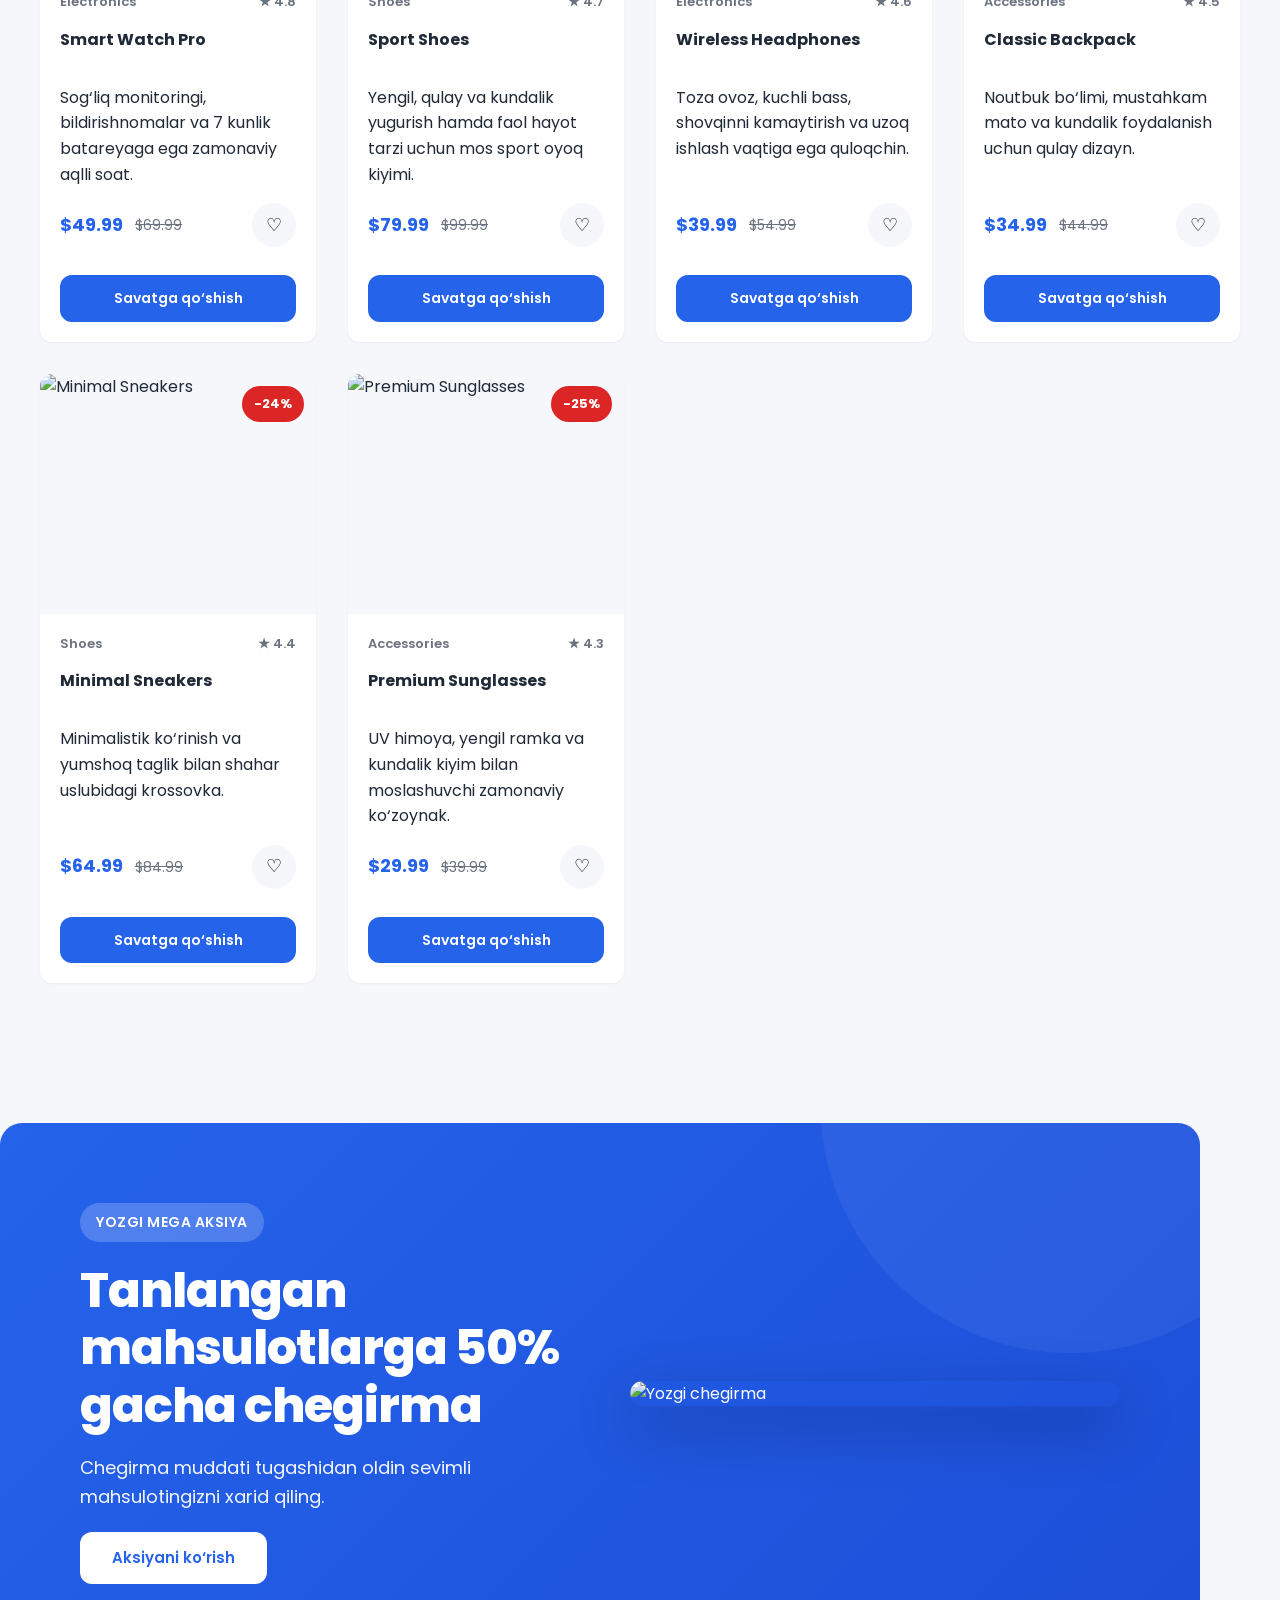
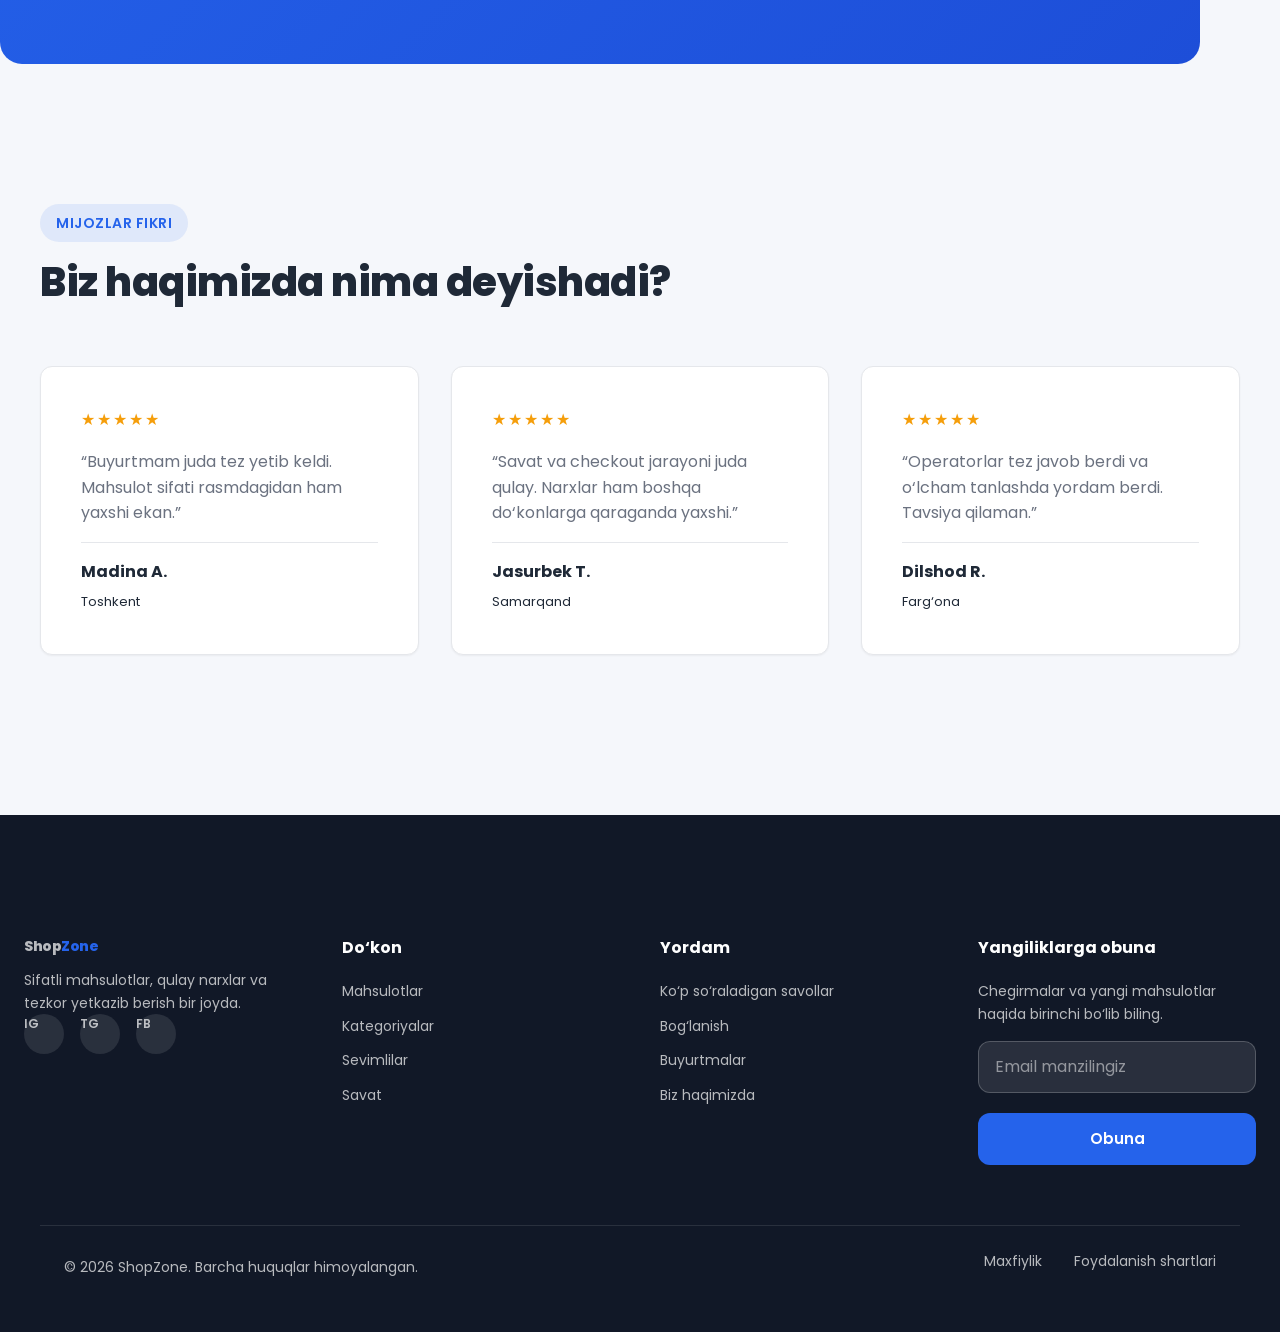
==== commit b346f0d9: "modifications" ====
--- a/index.html
+++ b/index.html
@@ -28,7 +28,9 @@
     <div class="header-actions">
       <a href="wishlist.html" class="header-icon" aria-label="Sevimlilar">♡<span class="wishlist-count">0</span></a>
       <a href="cart.html" class="header-icon" aria-label="Savat">🛒<span class="cart-count">0</span></a>
-      <a href="account.html" class="login-btn">Kabinet</a>
+      <a href="account.html" class="header-icon user-icon" aria-label="Shaxsiy kabinet">
+        <svg xmlns="http://www.w3.org/2000/svg" width="22" height="22" viewBox="0 0 24 24" fill="none" stroke="currentColor" stroke-width="2" stroke-linecap="round" stroke-linejoin="round"><path d="M20 21v-2a4 4 0 0 0-4-4H8a4 4 0 0 0-4 4v2"></path><circle cx="12" cy="7" r="4"></circle></svg>
+      </a>
     </div>
   </header>
 
--- a/styles.css
+++ b/styles.css
@@ -2006,3 +2006,535 @@
     grid-template-columns: 1fr;
   }
 }
+
+/* --- PREMIUM SEARCH PANEL --- */
+.search-panel {
+  display: flex;
+  flex-direction: column;
+  gap: 16px;
+  background: rgba(255, 255, 255, 0.85);
+  backdrop-filter: blur(12px);
+  -webkit-backdrop-filter: blur(12px);
+  padding: 24px;
+  border-radius: var(--radius);
+  box-shadow: var(--shadow-sm);
+  margin-bottom: 32px;
+  border: 1px solid rgba(229, 231, 235, 0.5);
+  position: relative;
+  overflow: hidden;
+}
+
+.search-panel::before {
+  content: '';
+  position: absolute;
+  top: 0;
+  left: 0;
+  width: 100%;
+  height: 4px;
+  background: linear-gradient(90deg, var(--primary), var(--primary-dark), #a855f7);
+}
+
+.search-input-wrapper {
+  position: relative;
+  display: flex;
+  align-items: center;
+}
+
+.search-icon {
+  position: absolute;
+  left: 16px;
+  color: var(--muted);
+}
+
+.search-input-wrapper input {
+  width: 100%;
+  padding: 16px 48px;
+  font-size: 16px;
+  border: 2px solid var(--border);
+  border-radius: var(--radius-sm);
+  transition: var(--transition);
+  background: var(--white);
+  box-shadow: inset 0 2px 4px rgba(0,0,0,0.02);
+}
+
+.search-input-wrapper input:focus {
+  background: var(--white);
+  border-color: var(--primary);
+  box-shadow: 0 0 0 4px rgba(37, 99, 235, 0.15);
+}
+
+.clear-search-btn {
+  position: absolute;
+  right: 16px;
+  background: transparent;
+  color: var(--muted);
+  display: flex;
+  align-items: center;
+  justify-content: center;
+  padding: 4px;
+  border-radius: 50%;
+  transition: var(--transition);
+  border: none;
+}
+
+.clear-search-btn:hover {
+  background: var(--border);
+  color: var(--danger);
+  transform: scale(1.1);
+}
+
+.search-filters {
+  display: flex;
+  gap: 12px;
+  flex-wrap: wrap;
+}
+
+.filter-btn {
+  padding: 8px 16px;
+  border-radius: 50px;
+  background: var(--white);
+  color: var(--muted);
+  font-size: 14px;
+  font-weight: 600;
+  border: 1px solid var(--border);
+  transition: var(--transition);
+  cursor: pointer;
+}
+
+.filter-btn:hover {
+  border-color: var(--primary);
+  color: var(--primary);
+  transform: translateY(-1px);
+}
+
+.filter-btn.active {
+  background: var(--primary);
+  color: var(--white);
+  border-color: var(--primary);
+  box-shadow: 0 4px 12px rgba(37, 99, 235, 0.3);
+}
+
+.search-status {
+  font-size: 14px;
+  color: var(--muted);
+  font-weight: 500;
+  margin-top: 8px;
+}
+
+/* --- PREMIUM DASHBOARD --- */
+.dashboard-heading {
+  margin-bottom: 40px;
+}
+
+.account-dashboard {
+  display: grid;
+  grid-template-columns: 320px 1fr;
+  gap: 32px;
+  align-items: start;
+}
+
+@media (max-width: 900px) {
+  .account-dashboard {
+    grid-template-columns: 1fr;
+  }
+}
+
+.dashboard-card {
+  background: rgba(255, 255, 255, 0.9);
+  backdrop-filter: blur(10px);
+  -webkit-backdrop-filter: blur(10px);
+  border-radius: var(--radius);
+  box-shadow: var(--shadow-sm);
+  overflow: hidden;
+  position: relative;
+  transition: var(--transition);
+  border: 1px solid rgba(229, 231, 235, 0.5);
+}
+
+.dashboard-card:hover {
+  box-shadow: var(--shadow);
+  transform: translateY(-2px);
+}
+
+.profile-main-card {
+  text-align: center;
+}
+
+.profile-header-bg {
+  height: 120px;
+  background: linear-gradient(135deg, var(--primary), #8b5cf6, #ec4899);
+  background-size: 200% 200%;
+  animation: gradientBG 5s ease infinite;
+}
+
+@keyframes gradientBG {
+  0% { background-position: 0% 50%; }
+  50% { background-position: 100% 50%; }
+  100% { background-position: 0% 50%; }
+}
+
+.avatar-wrapper {
+  position: relative;
+  width: 88px;
+  height: 88px;
+  margin: -44px auto 16px;
+}
+
+.avatar-circle.premium-glow {
+  width: 100%;
+  height: 100%;
+  background: var(--white);
+  border: 4px solid var(--white);
+  border-radius: 50%;
+  display: flex;
+  align-items: center;
+  justify-content: center;
+  color: var(--primary);
+  box-shadow: 0 8px 24px rgba(37, 99, 235, 0.25);
+  font-size: 24px;
+}
+
+.status-badge.online {
+  position: absolute;
+  bottom: 4px;
+  right: 4px;
+  width: 18px;
+  height: 18px;
+  background: var(--success);
+  border: 3px solid var(--white);
+  border-radius: 50%;
+  box-shadow: 0 2px 4px rgba(0,0,0,0.1);
+}
+
+.profile-info h2 {
+  font-size: 20px;
+  font-weight: 700;
+  margin-bottom: 8px;
+}
+
+.premium-tag {
+  display: inline-flex;
+  align-items: center;
+  gap: 4px;
+  background: rgba(139, 92, 246, 0.1);
+  color: #8b5cf6;
+  padding: 4px 12px;
+  border-radius: 50px;
+  font-size: 12px;
+  font-weight: 700;
+  margin-bottom: 24px;
+  border: 1px solid rgba(139, 92, 246, 0.2);
+}
+
+.profile-stats {
+  display: grid;
+  grid-template-columns: repeat(3, 1fr);
+  gap: 1px;
+  background: var(--border);
+  margin-bottom: 24px;
+}
+
+.stat-box {
+  background: var(--white);
+  padding: 16px 8px;
+  display: flex;
+  flex-direction: column;
+  gap: 4px;
+  transition: background 0.3s ease;
+}
+
+.stat-box:hover {
+  background: var(--light);
+}
+
+.stat-value {
+  font-size: 18px;
+  font-weight: 700;
+  color: var(--text);
+}
+
+.stat-label {
+  font-size: 12px;
+  color: var(--muted);
+  text-transform: uppercase;
+  letter-spacing: 0.5px;
+}
+
+.dashboard-nav {
+  display: flex;
+  flex-direction: column;
+  padding: 0 16px 16px;
+  gap: 4px;
+}
+
+.dashboard-nav a {
+  display: flex;
+  align-items: center;
+  gap: 12px;
+  padding: 12px 16px;
+  border-radius: var(--radius-sm);
+  color: var(--muted);
+  font-weight: 500;
+  transition: var(--transition);
+}
+
+.dashboard-nav a:hover {
+  background: var(--light);
+  color: var(--primary);
+  transform: translateX(4px);
+}
+
+.dashboard-nav a.active {
+  background: rgba(37, 99, 235, 0.1);
+  color: var(--primary);
+  font-weight: 600;
+}
+
+.dashboard-nav a.logout-link {
+  color: var(--danger);
+  margin-top: 16px;
+}
+
+.dashboard-nav a.logout-link:hover {
+  background: rgba(220, 38, 38, 0.1);
+  transform: translateX(4px);
+}
+
+.dashboard-content {
+  display: flex;
+  flex-direction: column;
+  gap: 24px;
+}
+
+.completion-card {
+  padding: 24px;
+  background: linear-gradient(to right, #ffffff, #f8fafc);
+}
+
+.completion-header {
+  display: flex;
+  justify-content: space-between;
+  align-items: center;
+  margin-bottom: 16px;
+}
+
+.completion-header h3 {
+  font-size: 16px;
+  display: flex;
+  align-items: center;
+  gap: 8px;
+}
+
+.completion-header span {
+  font-weight: 700;
+  color: var(--primary);
+  background: rgba(37, 99, 235, 0.1);
+  padding: 4px 10px;
+  border-radius: 50px;
+  font-size: 14px;
+}
+
+.progress-bar-bg {
+  height: 10px;
+  background: var(--border);
+  border-radius: 5px;
+  overflow: hidden;
+  margin-bottom: 12px;
+  box-shadow: inset 0 1px 3px rgba(0,0,0,0.1);
+}
+
+.progress-bar-fill {
+  height: 100%;
+  background: linear-gradient(90deg, var(--primary), #60a5fa, #34d399);
+  border-radius: 5px;
+  transition: width 1s cubic-bezier(0.4, 0, 0.2, 1);
+  box-shadow: 0 2px 4px rgba(59, 130, 246, 0.3);
+}
+
+.dashboard-grid {
+  display: grid;
+  grid-template-columns: 1fr 1fr;
+  gap: 24px;
+}
+
+@media (max-width: 1100px) {
+  .dashboard-grid {
+    grid-template-columns: 1fr;
+  }
+}
+
+.details-card, .activity-card {
+  padding: 24px;
+}
+
+.card-header-flex {
+  display: flex;
+  justify-content: space-between;
+  align-items: center;
+  margin-bottom: 24px;
+}
+
+.card-header-flex h3, .activity-card h3 {
+  font-size: 18px;
+  margin-bottom: 0;
+  display: flex;
+  align-items: center;
+  gap: 8px;
+}
+
+.activity-card h3 {
+  margin-bottom: 24px;
+}
+
+.detail-list {
+  list-style: none;
+  display: flex;
+  flex-direction: column;
+  gap: 24px;
+}
+
+.detail-list li {
+  display: flex;
+  align-items: flex-start;
+  gap: 16px;
+  padding-bottom: 16px;
+  border-bottom: 1px dashed var(--border);
+}
+
+.detail-list li:last-child {
+  border-bottom: none;
+  padding-bottom: 0;
+}
+
+.detail-icon {
+  font-size: 20px;
+  width: 44px;
+  height: 44px;
+  background: var(--light);
+  border-radius: 12px;
+  display: flex;
+  align-items: center;
+  justify-content: center;
+  color: var(--primary);
+  box-shadow: 0 2px 5px rgba(0,0,0,0.05);
+}
+
+.detail-text {
+  display: flex;
+  flex-direction: column;
+  gap: 4px;
+  flex: 1;
+}
+
+.detail-text .label {
+  font-size: 13px;
+  color: var(--muted);
+  text-transform: uppercase;
+  letter-spacing: 0.5px;
+}
+
+.detail-text strong {
+  font-size: 15px;
+  font-weight: 600;
+  color: var(--text);
+  line-height: 1.4;
+}
+
+.timeline {
+  display: flex;
+  flex-direction: column;
+  gap: 24px;
+  position: relative;
+}
+
+.timeline::before {
+  content: '';
+  position: absolute;
+  top: 8px;
+  left: 7px;
+  bottom: 0;
+  width: 2px;
+  background: var(--border);
+}
+
+.timeline-item {
+  position: relative;
+  display: flex;
+  gap: 20px;
+  transition: var(--transition);
+}
+
+.timeline-item:hover {
+  transform: translateX(4px);
+}
+
+.timeline-dot {
+  width: 16px;
+  height: 16px;
+  border-radius: 50%;
+  background: var(--white);
+  border: 4px solid var(--muted);
+  position: relative;
+  z-index: 1;
+  margin-top: 4px;
+  box-shadow: 0 0 0 4px var(--white);
+}
+
+.timeline-dot.success { border-color: var(--success); }
+.timeline-dot.primary { border-color: var(--primary); }
+.timeline-dot.warning { border-color: var(--warning); }
+
+.timeline-content {
+  display: flex;
+  flex-direction: column;
+  gap: 4px;
+  background: var(--light);
+  padding: 16px;
+  border-radius: var(--radius-sm);
+  flex: 1;
+}
+
+.timeline-content h4 {
+  font-size: 15px;
+  font-weight: 600;
+  color: var(--text);
+}
+
+.timeline-content p {
+  font-size: 13px;
+  color: var(--muted);
+  line-height: 1.5;
+}
+
+.timeline-content .time {
+  font-size: 12px;
+  color: #9ca3af;
+  margin-top: 8px;
+  display: flex;
+  align-items: center;
+  gap: 4px;
+}
+
+.timeline-content .time::before {
+  content: '🕒';
+  font-size: 10px;
+}
+
+@keyframes fadeInUp {
+  from {
+    opacity: 0;
+    transform: translateY(20px);
+  }
+  to {
+    opacity: 1;
+    transform: translateY(0);
+  }
+}
+
+.user-icon {
+  color: var(--text);
+}
+
+.user-icon:hover {
+  color: var(--primary);
+}
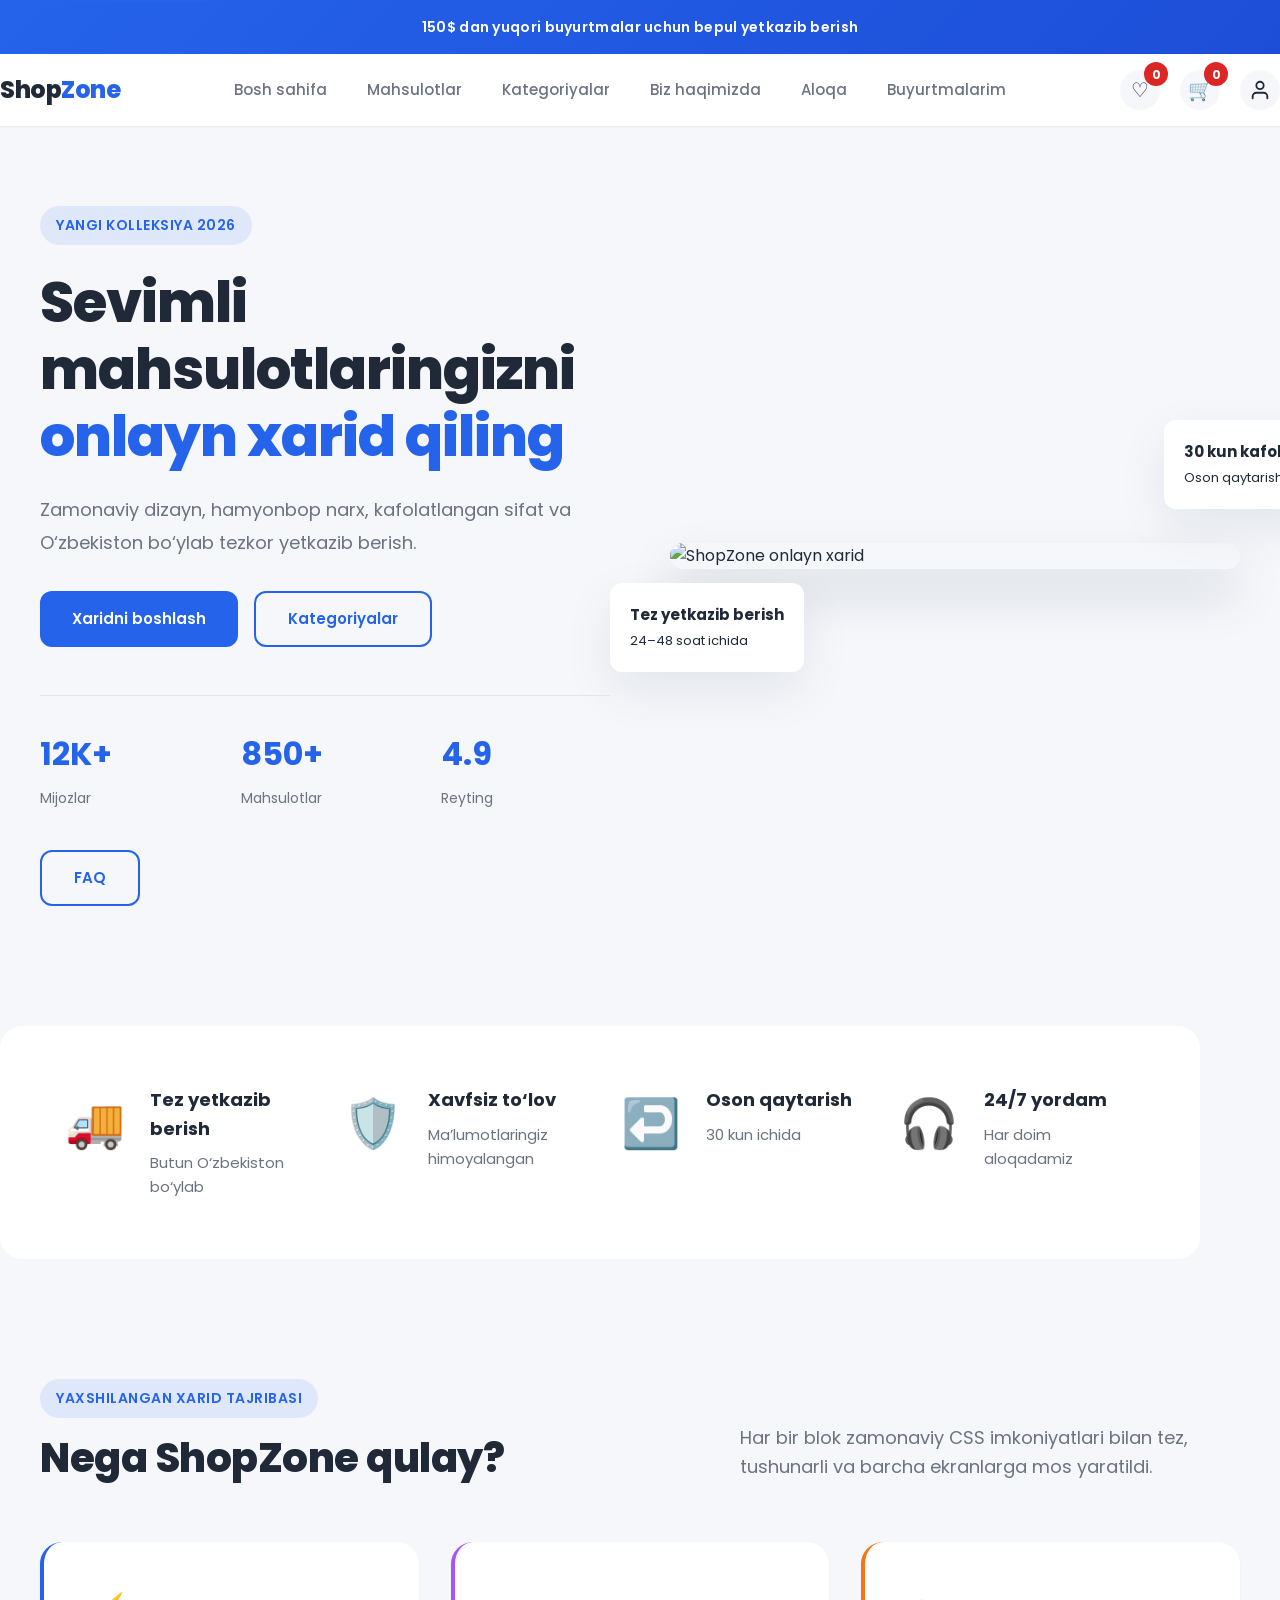
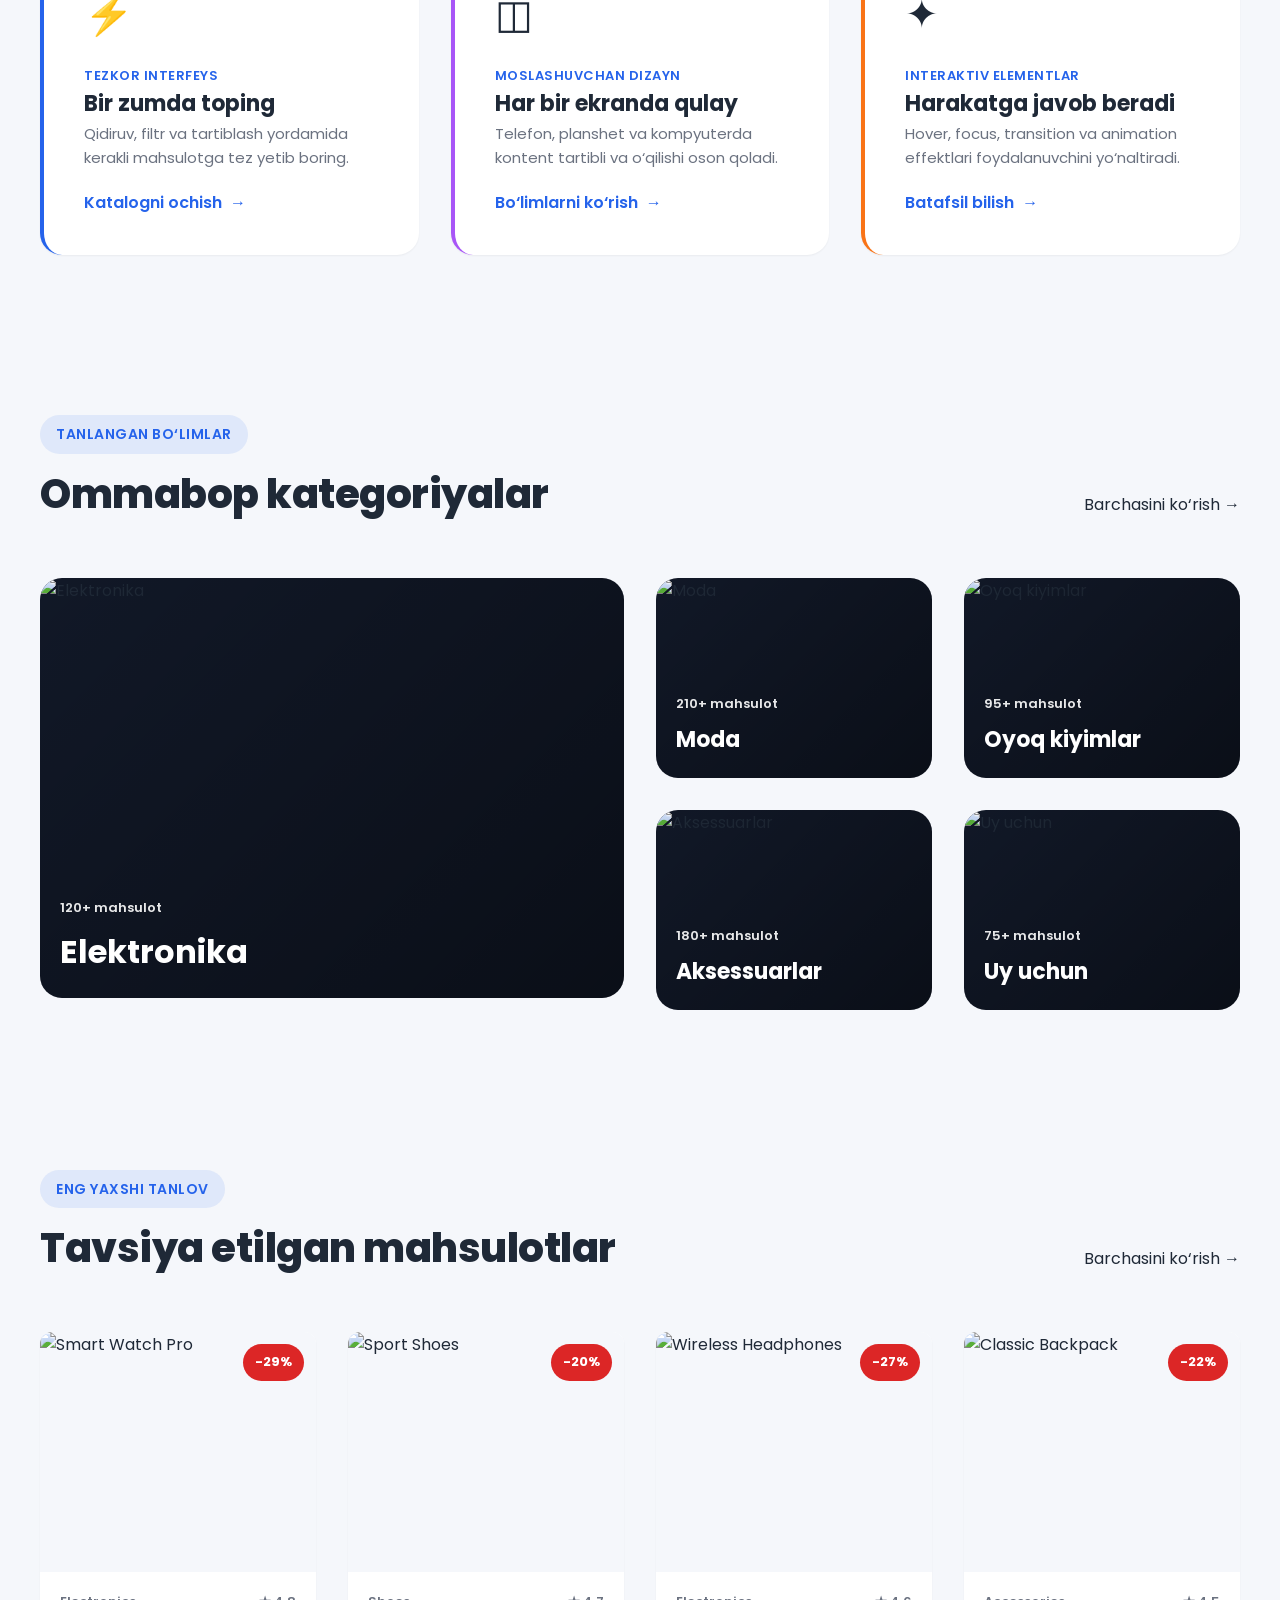
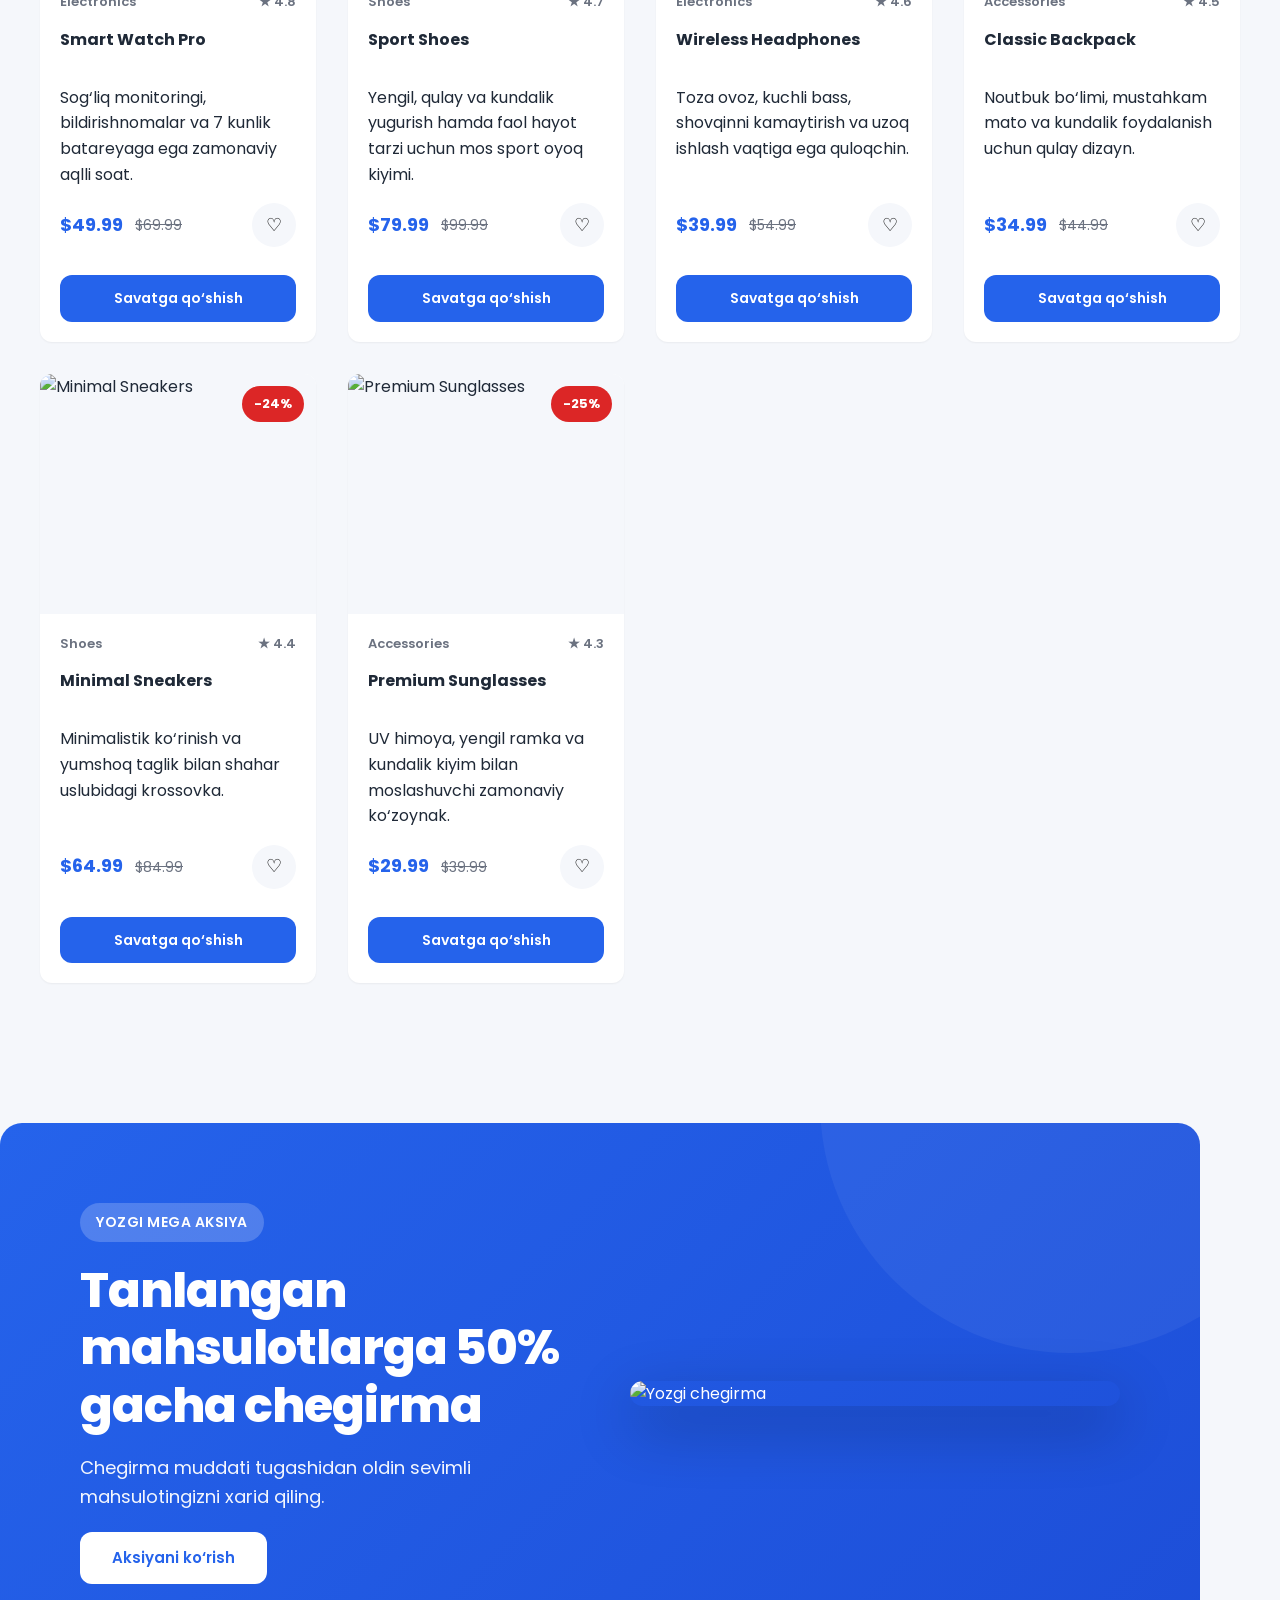
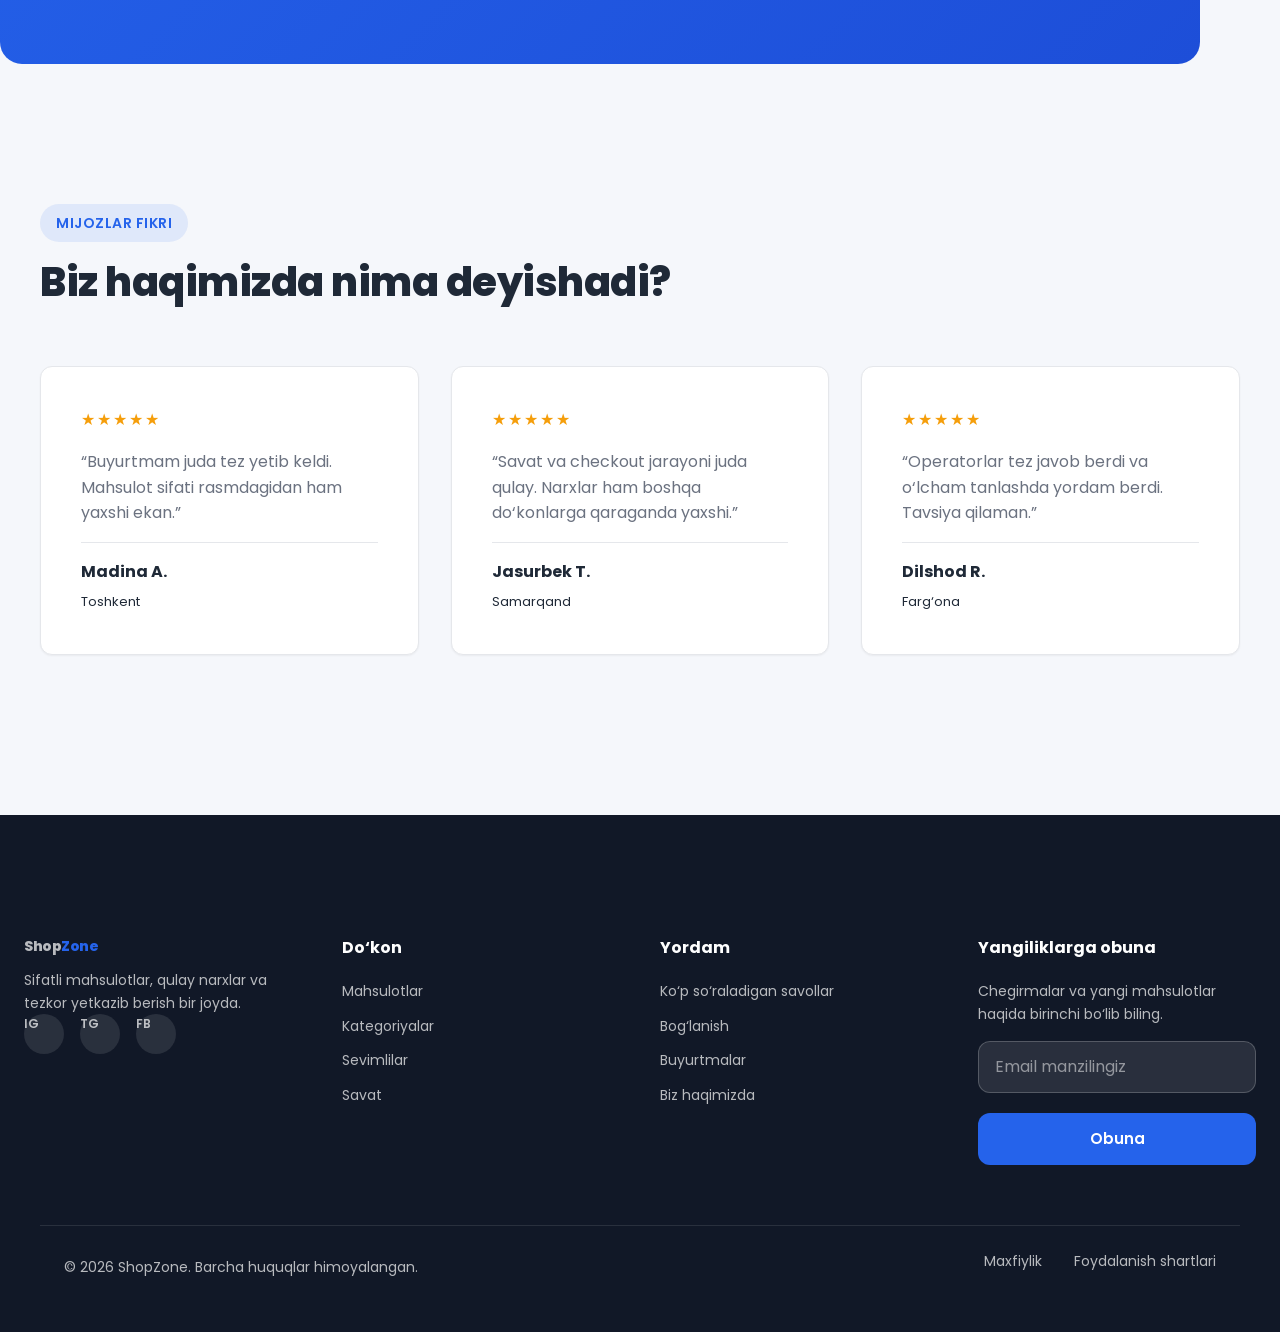
==== commit 6c36e052: "feat: implement orders modal across all pages with new orders management script" ====
--- a/index.html
+++ b/index.html
@@ -24,6 +24,7 @@
       <a href="categories.html">Kategoriyalar</a>
       <a href="about.html">Biz haqimizda</a>
       <a href="contact.html">Aloqa</a>
+      <a href="#" id="openOrdersBtn">Buyurtmalarim</a>
     </nav>
     <div class="header-actions">
       <a href="wishlist.html" class="header-icon" aria-label="Sevimlilar">♡<span class="wishlist-count">0</span></a>
@@ -338,6 +339,71 @@
     </div>
   </footer>
 
+    <!-- Orders Modal -->
+  <div id="ordersModal" class="orders-modal">
+    <div class="orders-modal-content">
+      <div class="orders-modal-header">
+        <h2>Mening buyurtmalarim</h2>
+        <button id="closeOrdersBtn" class="close-btn">&times;</button>
+      </div>
+      <div class="orders-list">
+        <div class="order-item">
+          <div class="order-summary" onclick="this.parentElement.classList.toggle('active')">
+            <div>
+              <strong>Buyurtma #1024</strong>
+              <span class="order-date">13-Iyul, 2026</span>
+            </div>
+            <div class="order-status-price">
+              <span class="status delivered">Yetkazib berilgan</span>
+              <strong>$129.98</strong>
+              <span class="toggle-icon">▼</span>
+            </div>
+          </div>
+          <div class="order-details">
+            <div class="order-product">
+              <img src="https://images.unsplash.com/photo-1523275335684-37898b6baf30?w=150" alt="Smart Watch Pro">
+              <div>
+                <h4>Smart Watch Pro</h4>
+                <p>Miqdor: 1 x $49.99</p>
+              </div>
+            </div>
+            <div class="order-product">
+              <img src="https://images.unsplash.com/photo-1542291026-7eec264c27ff?w=150" alt="Sport Shoes">
+              <div>
+                <h4>Sport Shoes</h4>
+                <p>Miqdor: 1 x $79.99</p>
+              </div>
+            </div>
+            <div class="order-total">Jami to'lov: <span>$129.98</span></div>
+          </div>
+        </div>
+        <div class="order-item">
+          <div class="order-summary" onclick="this.parentElement.classList.toggle('active')">
+            <div>
+              <strong>Buyurtma #1025</strong>
+              <span class="order-date">15-Iyul, 2026</span>
+            </div>
+            <div class="order-status-price">
+              <span class="status processing">Jarayonda</span>
+              <strong>$39.99</strong>
+              <span class="toggle-icon">▼</span>
+            </div>
+          </div>
+          <div class="order-details">
+            <div class="order-product">
+              <img src="https://images.unsplash.com/photo-1505740420928-5e560c06d30e?w=150" alt="Wireless Headphones">
+              <div>
+                <h4>Wireless Headphones</h4>
+                <p>Miqdor: 1 x $39.99</p>
+              </div>
+            </div>
+            <div class="order-total">Jami to'lov: <span>$39.99</span></div>
+          </div>
+        </div>
+      </div>
+    </div>
+  </div>
   <script src="router.js"></script>
+  <script src="orders.js"></script>
 </body>
 </html>
--- a/styles.css
+++ b/styles.css
@@ -2538,3 +2538,249 @@
 .user-icon:hover {
   color: var(--primary);
 }
+
+/* --- ORDERS MODAL (PREMIUM DESIGN) --- */
+.orders-modal {
+  position: fixed;
+  top: 0;
+  left: 0;
+  width: 100%;
+  height: 100%;
+  background: rgba(15, 23, 42, 0.6);
+  backdrop-filter: blur(8px);
+  -webkit-backdrop-filter: blur(8px);
+  z-index: 9999;
+  display: flex;
+  align-items: center;
+  justify-content: center;
+  opacity: 0;
+  pointer-events: none;
+  transition: opacity 0.4s ease;
+}
+
+.orders-modal.active {
+  opacity: 1;
+  pointer-events: auto;
+}
+
+.orders-modal-content {
+  background: var(--white, #ffffff);
+  width: 90%;
+  max-width: 600px;
+  max-height: 85vh;
+  border-radius: 24px;
+  box-shadow: 0 25px 50px -12px rgba(0, 0, 0, 0.25);
+  overflow: hidden;
+  display: flex;
+  flex-direction: column;
+  transform: translateY(30px) scale(0.95);
+  transition: transform 0.4s cubic-bezier(0.175, 0.885, 0.32, 1.275);
+}
+
+.orders-modal.active .orders-modal-content {
+  transform: translateY(0) scale(1);
+}
+
+.orders-modal-header {
+  padding: 24px;
+  background: linear-gradient(135deg, rgba(37, 99, 235, 0.05), rgba(139, 92, 246, 0.05));
+  border-bottom: 1px solid rgba(229, 231, 235, 0.5);
+  display: flex;
+  justify-content: space-between;
+  align-items: center;
+  position: relative;
+}
+
+.orders-modal-header h2 {
+  margin: 0;
+  font-size: 22px;
+  font-weight: 700;
+  color: var(--text, #1e293b);
+}
+
+.close-btn {
+  background: transparent;
+  border: none;
+  font-size: 28px;
+  color: var(--muted, #64748b);
+  cursor: pointer;
+  width: 40px;
+  height: 40px;
+  display: flex;
+  align-items: center;
+  justify-content: center;
+  border-radius: 50%;
+  transition: all 0.2s ease;
+}
+
+.close-btn:hover {
+  background: rgba(226, 232, 240, 0.8);
+  color: var(--danger, #ef4444);
+  transform: rotate(90deg);
+}
+
+.orders-list {
+  padding: 24px;
+  overflow-y: auto;
+  display: flex;
+  flex-direction: column;
+  gap: 16px;
+  scrollbar-width: thin;
+}
+
+.orders-list::-webkit-scrollbar {
+  width: 6px;
+}
+.orders-list::-webkit-scrollbar-thumb {
+  background-color: var(--border, #e5e7eb);
+  border-radius: 10px;
+}
+
+.order-item {
+  border: 1px solid rgba(229, 231, 235, 0.8);
+  border-radius: 16px;
+  overflow: hidden;
+  background: var(--white, #ffffff);
+  transition: all 0.3s ease;
+  box-shadow: 0 4px 6px -1px rgba(0, 0, 0, 0.02);
+}
+
+.order-item:hover {
+  box-shadow: 0 10px 15px -3px rgba(0, 0, 0, 0.05);
+  border-color: rgba(37, 99, 235, 0.3);
+}
+
+.order-summary {
+  padding: 16px 20px;
+  display: flex;
+  justify-content: space-between;
+  align-items: center;
+  cursor: pointer;
+  background: linear-gradient(to right, transparent, rgba(248, 250, 252, 0.5));
+  transition: background 0.3s ease;
+}
+
+.order-item.active .order-summary {
+  background: rgba(248, 250, 252, 1);
+  border-bottom: 1px solid rgba(229, 231, 235, 0.5);
+}
+
+.order-summary strong {
+  display: block;
+  font-size: 16px;
+  color: var(--text, #1e293b);
+  margin-bottom: 4px;
+}
+
+.order-date {
+  font-size: 13px;
+  color: var(--muted, #64748b);
+}
+
+.order-status-price {
+  text-align: right;
+  display: flex;
+  flex-direction: column;
+  align-items: flex-end;
+  gap: 4px;
+}
+
+.order-status-price strong {
+  font-size: 16px;
+  margin: 0;
+  color: var(--primary, #2563eb);
+}
+
+.status {
+  font-size: 12px;
+  font-weight: 600;
+  padding: 4px 10px;
+  border-radius: 50px;
+  display: inline-block;
+}
+
+.status.delivered {
+  background: rgba(16, 185, 129, 0.1);
+  color: #10b981;
+}
+
+.status.processing {
+  background: rgba(245, 158, 11, 0.1);
+  color: #f59e0b;
+}
+
+.toggle-icon {
+  font-size: 10px;
+  color: var(--muted, #64748b);
+  transition: transform 0.3s ease;
+  margin-top: 4px;
+}
+
+.order-item.active .toggle-icon {
+  transform: rotate(180deg);
+}
+
+.order-details {
+  max-height: 0;
+  overflow: hidden;
+  transition: max-height 0.4s cubic-bezier(0.4, 0, 0.2, 1), padding 0.4s ease;
+  background: rgba(248, 250, 252, 0.5);
+}
+
+.order-item.active .order-details {
+  max-height: 500px;
+  padding: 16px 20px;
+}
+
+.order-product {
+  display: flex;
+  gap: 16px;
+  margin-bottom: 16px;
+  padding-bottom: 16px;
+  border-bottom: 1px dashed rgba(229, 231, 235, 0.8);
+}
+
+.order-product:last-child,
+.order-product:nth-last-child(2) { /* if total is last child */
+  border-bottom: none;
+  margin-bottom: 0;
+  padding-bottom: 0;
+}
+
+.order-product img {
+  width: 60px;
+  height: 60px;
+  border-radius: 8px;
+  object-fit: cover;
+  box-shadow: 0 2px 4px rgba(0,0,0,0.05);
+}
+
+.order-product h4 {
+  margin: 0 0 4px 0;
+  font-size: 14px;
+  font-weight: 600;
+  color: var(--text, #1e293b);
+}
+
+.order-product p {
+  margin: 0;
+  font-size: 13px;
+  color: var(--muted, #64748b);
+}
+
+.order-total {
+  margin-top: 16px;
+  padding-top: 16px;
+  border-top: 1px solid rgba(229, 231, 235, 0.8);
+  display: flex;
+  justify-content: space-between;
+  align-items: center;
+  font-weight: 600;
+  font-size: 15px;
+  color: var(--text, #1e293b);
+}
+
+.order-total span {
+  font-size: 18px;
+  color: var(--primary, #2563eb);
+}
